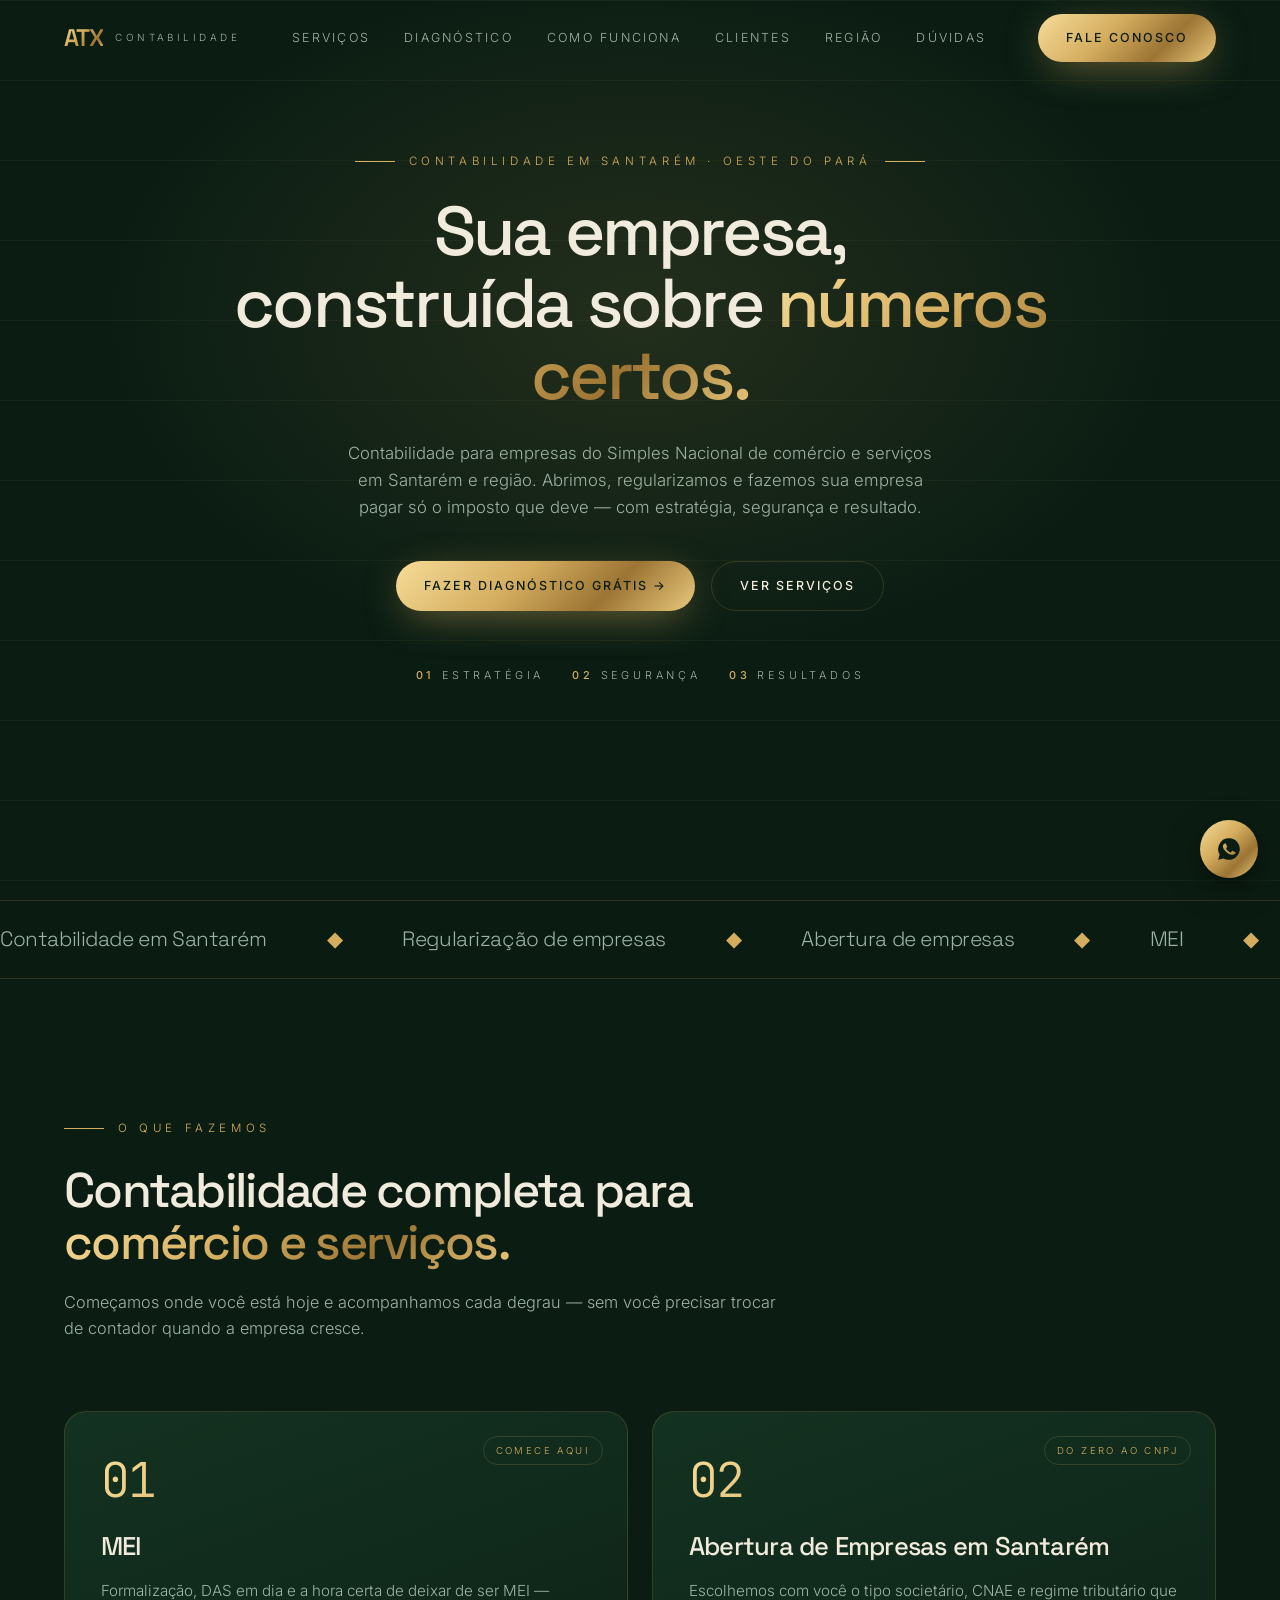
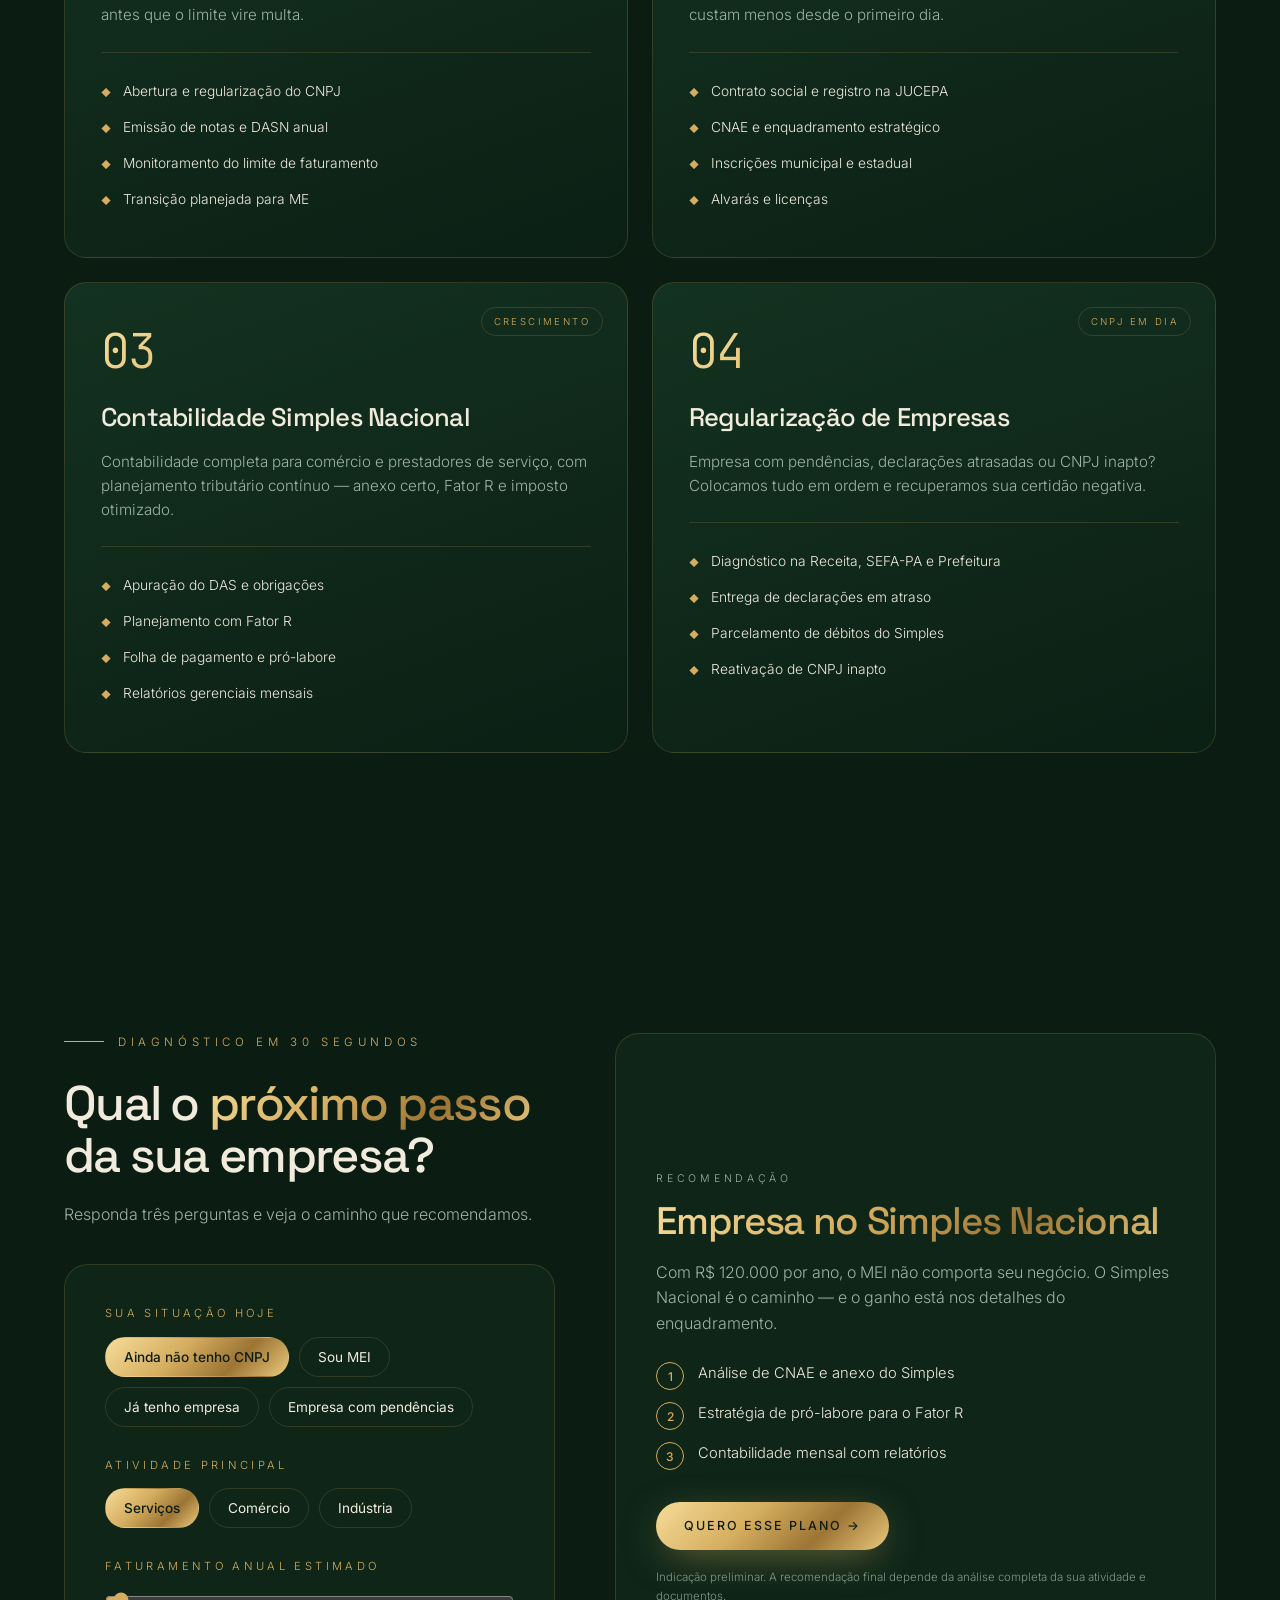
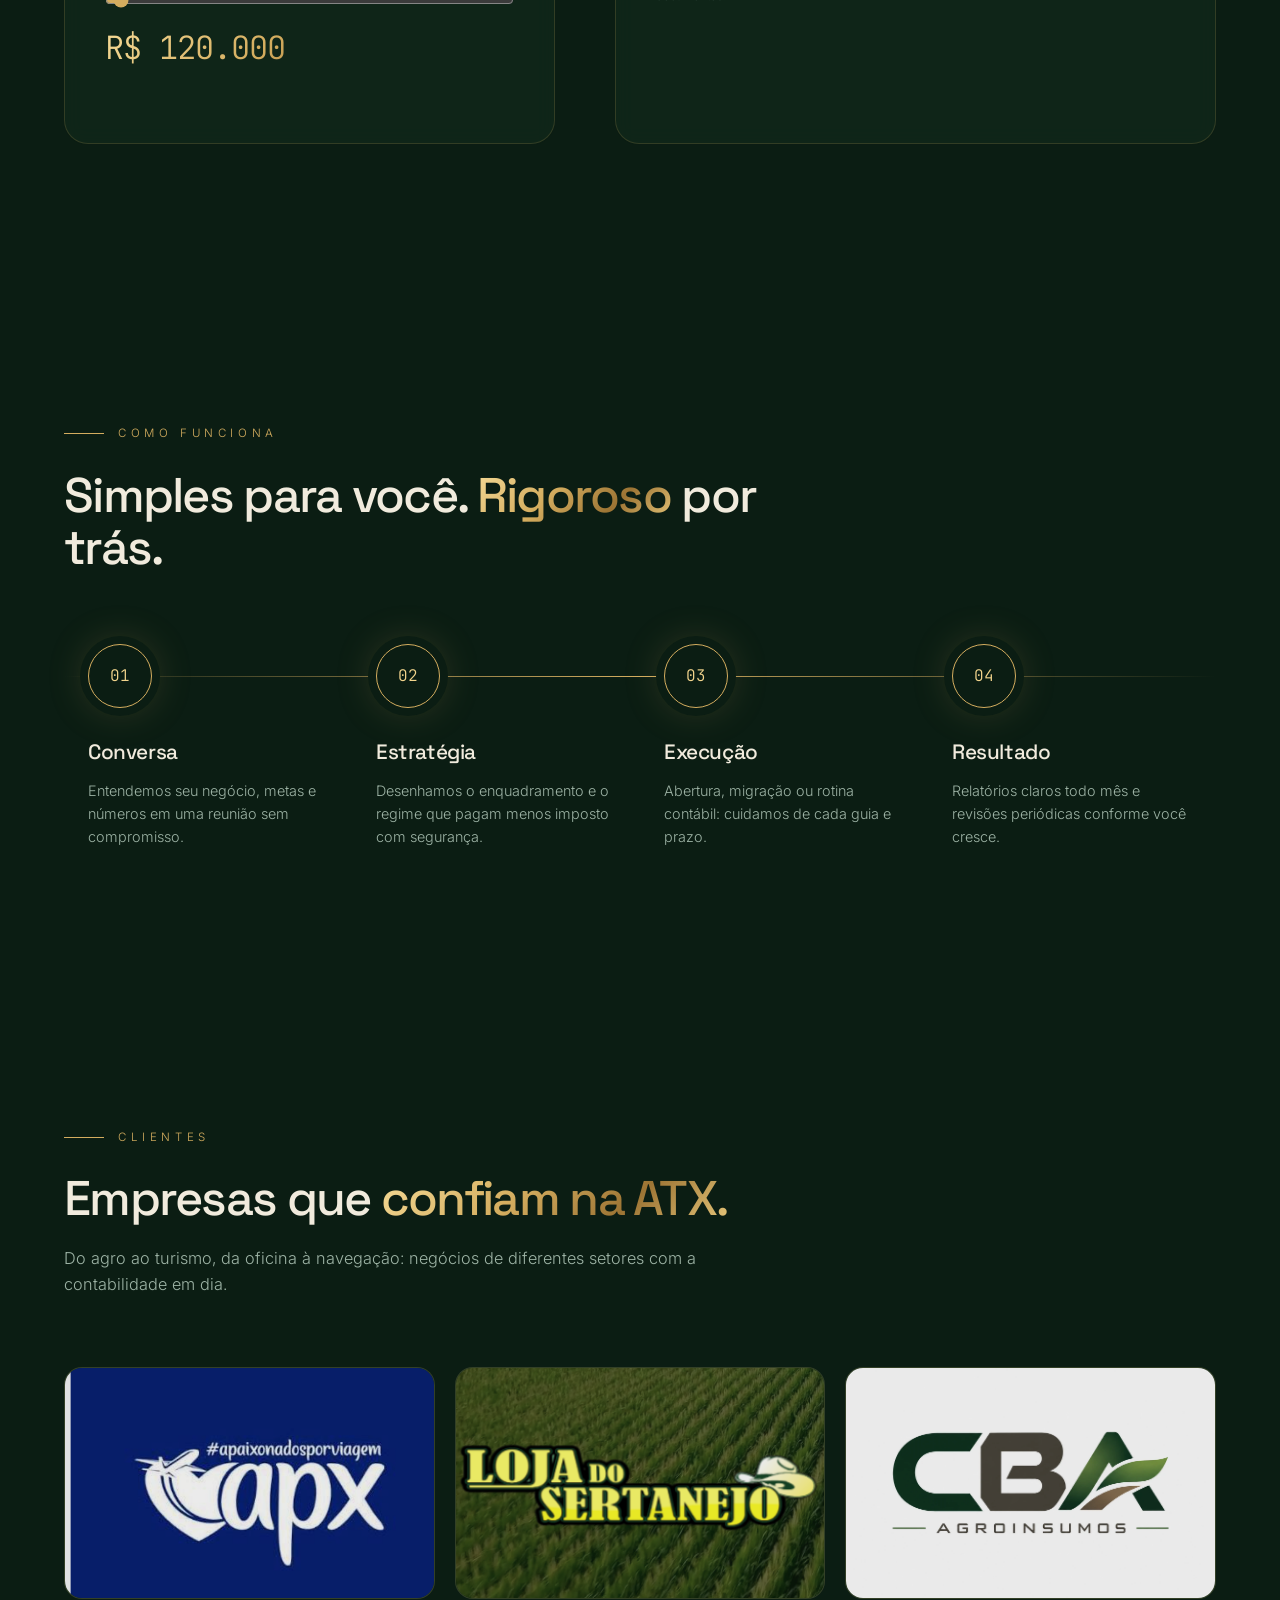
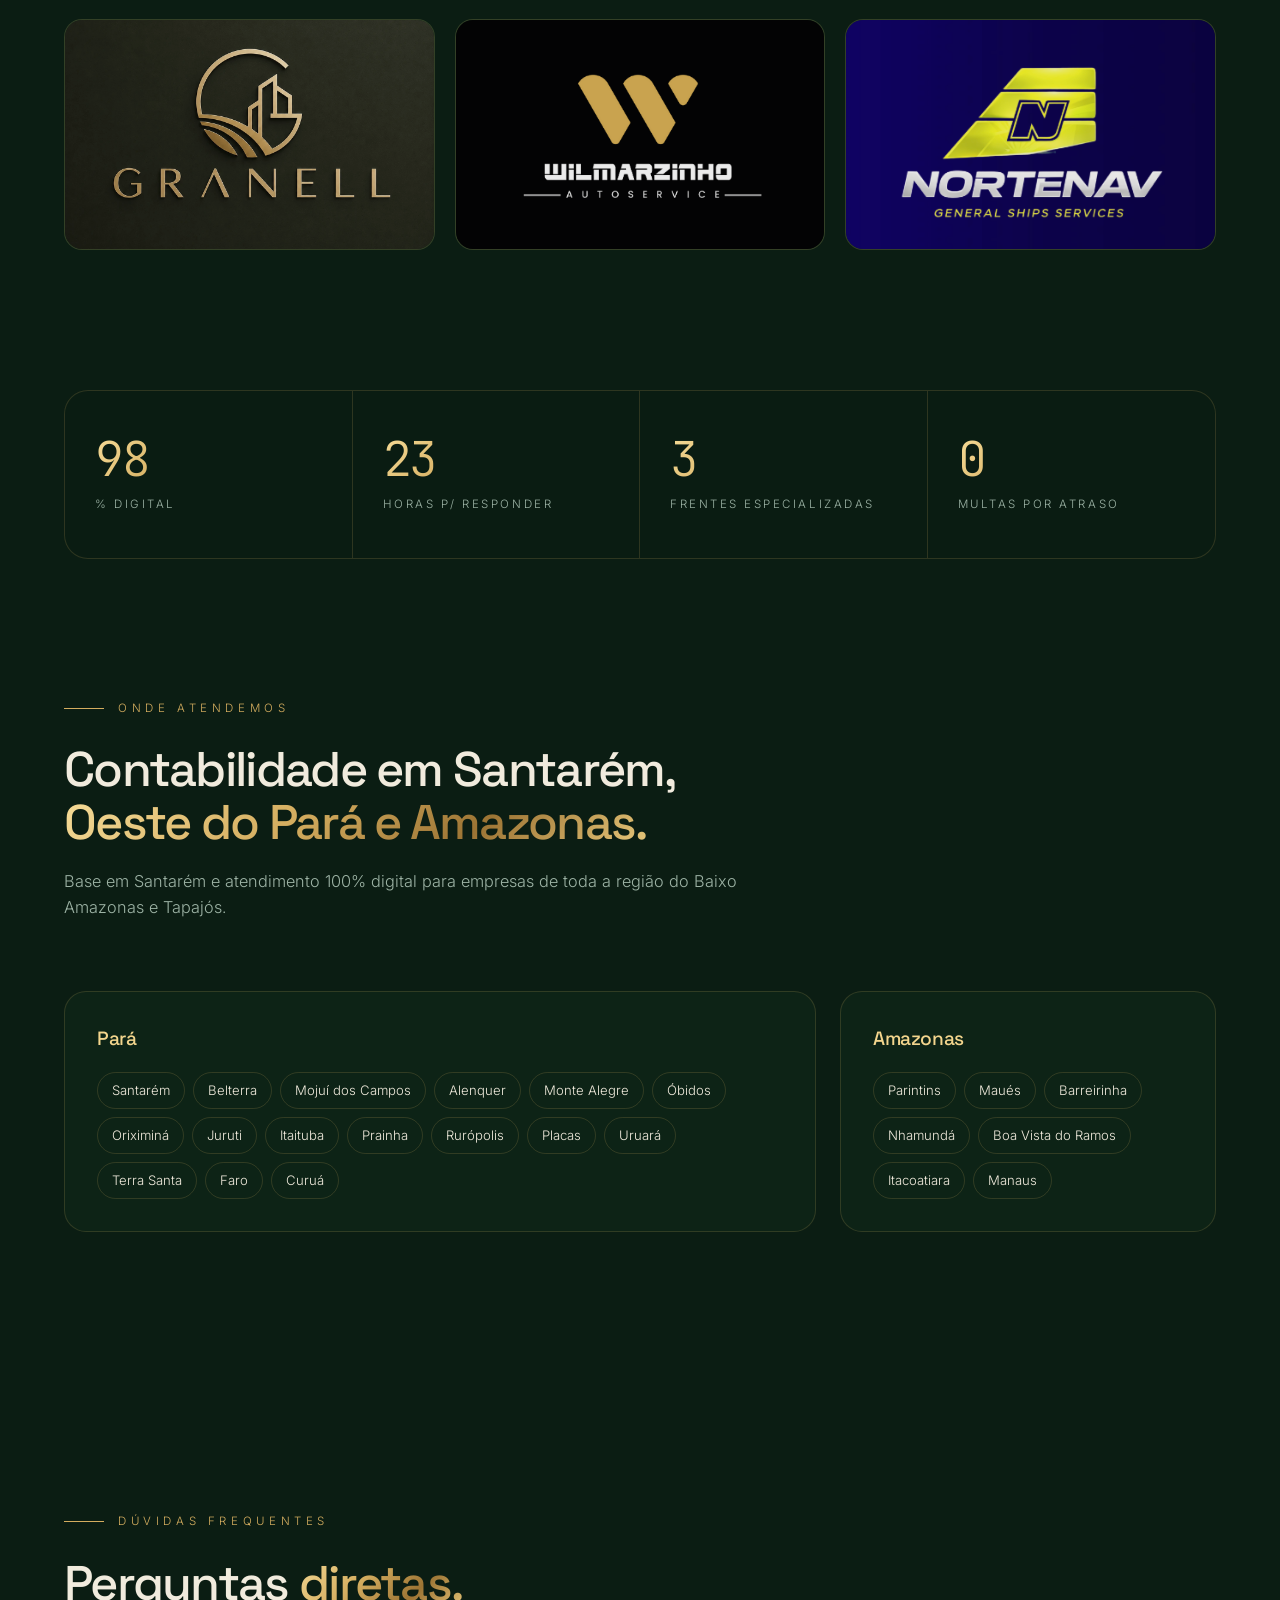
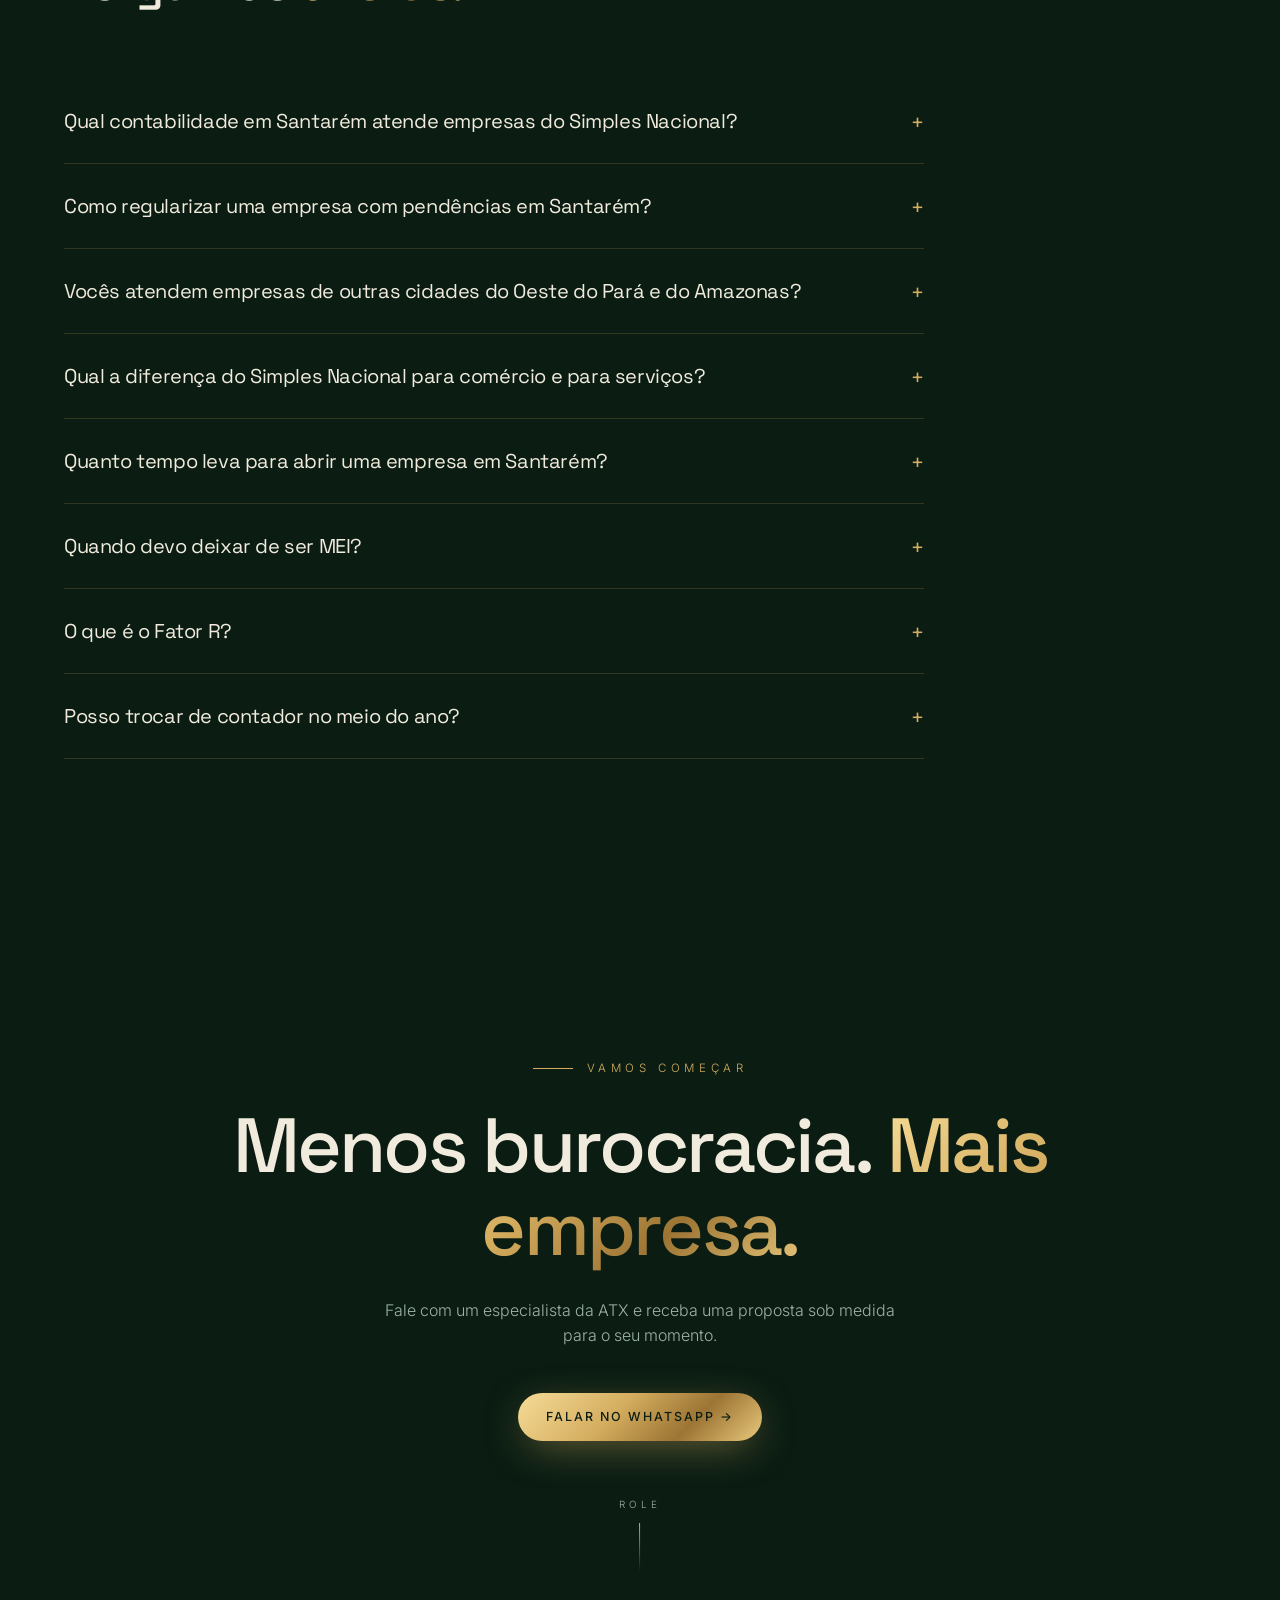
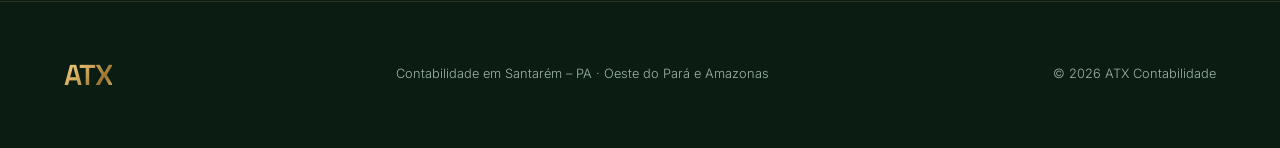
==== index.html @ 2098c134 "SEO local para Santarém, Oeste do Pará e Amazonas Co-Authored-By: Claude Opus 5.5 <noreply@anthropic" ====
<!doctype html>
<html lang="pt-BR">
<head>
<meta charset="utf-8">
<meta name="viewport" content="width=device-width, initial-scale=1">
<title>Contabilidade em Santarém-PA | Simples Nacional e Regularização de Empresas | ATX</title>
<meta name="description" content="Contabilidade em Santarém para empresas do Simples Nacional, comércio e serviços. Regularização de empresas, abertura de CNPJ e MEI no Oeste do Pará e Amazonas. Fale com a ATX.">
<meta name="keywords" content="contabilidade Santarém, contador Santarém, contabilidade Simples Nacional, regularização de empresa Santarém, abrir empresa Santarém, contabilidade Oeste do Pará, contabilidade Parintins, contabilidade comércio, contabilidade prestador de serviço, MEI Santarém">
<meta name="robots" content="index, follow">
<meta name="geo.region" content="BR-PA">
<meta name="geo.placename" content="Santarém">
<meta name="geo.position" content="-2.4430;-54.7083">
<meta name="ICBM" content="-2.4430, -54.7083">
<meta property="og:type" content="website">
<meta property="og:locale" content="pt_BR">
<meta property="og:site_name" content="ATX Contabilidade">
<meta property="og:title" content="Contabilidade em Santarém-PA | Simples Nacional e Regularização | ATX">
<meta property="og:description" content="Contabilidade para comércio e serviços no Simples Nacional, regularização e abertura de empresas em Santarém, Oeste do Pará e Amazonas.">
<meta name="theme-color" content="#0b1d13">
<script type="application/ld+json">[{"@context": "https://schema.org", "@type": "AccountingService", "name": "ATX Contabilidade", "description": "Escritório de contabilidade em Santarém-PA especializado em Simples Nacional para comércio e serviços, MEI, abertura e regularização de empresas no Oeste do Pará e Amazonas.", "address": {"@type": "PostalAddress", "addressLocality": "Santarém", "addressRegion": "PA", "addressCountry": "BR"}, "geo": {"@type": "GeoCoordinates", "latitude": -2.443, "longitude": -54.7083}, "areaServed": [{"@type": "City", "name": "Santarém, PA"}, {"@type": "City", "name": "Belterra, PA"}, {"@type": "City", "name": "Mojuí dos Campos, PA"}, {"@type": "City", "name": "Alenquer, PA"}, {"@type": "City", "name": "Monte Alegre, PA"}, {"@type": "City", "name": "Óbidos, PA"}, {"@type": "City", "name": "Oriximiná, PA"}, {"@type": "City", "name": "Juruti, PA"}, {"@type": "City", "name": "Itaituba, PA"}, {"@type": "City", "name": "Prainha, PA"}, {"@type": "City", "name": "Rurópolis, PA"}, {"@type": "City", "name": "Placas, PA"}, {"@type": "City", "name": "Uruará, PA"}, {"@type": "City", "name": "Terra Santa, PA"}, {"@type": "City", "name": "Faro, PA"}, {"@type": "City", "name": "Curuá, PA"}, {"@type": "City", "name": "Parintins, AM"}, {"@type": "City", "name": "Maués, AM"}, {"@type": "City", "name": "Barreirinha, AM"}, {"@type": "City", "name": "Nhamundá, AM"}, {"@type": "City", "name": "Boa Vista do Ramos, AM"}, {"@type": "City", "name": "Itacoatiara, AM"}, {"@type": "City", "name": "Manaus, AM"}, {"@type": "State", "name": "Pará"}, {"@type": "State", "name": "Amazonas"}], "knowsAbout": ["Simples Nacional", "Contabilidade para comércio", "Contabilidade para prestadores de serviço", "Regularização de empresas", "Abertura de empresas", "MEI", "Fator R", "Planejamento tributário"], "hasOfferCatalog": {"@type": "OfferCatalog", "name": "Serviços contábeis", "itemListElement": [{"@type": "Offer", "itemOffered": {"@type": "Service", "name": "Contabilidade para empresas do Simples Nacional"}}, {"@type": "Offer", "itemOffered": {"@type": "Service", "name": "Regularização de empresas e CNPJ"}}, {"@type": "Offer", "itemOffered": {"@type": "Service", "name": "Abertura de empresas"}}, {"@type": "Offer", "itemOffered": {"@type": "Service", "name": "Contabilidade para MEI"}}]}}, {"@context": "https://schema.org", "@type": "FAQPage", "mainEntity": [{"@type": "Question", "name": "Qual contabilidade em Santarém atende empresas do Simples Nacional?", "acceptedAnswer": {"@type": "Answer", "text": "A ATX é especializada em contabilidade para empresas do Simples Nacional em Santarém e no Oeste do Pará, com foco em comércio e prestação de serviços: apuração do DAS, enquadramento no anexo correto, Fator R, folha e relatórios mensais."}}, {"@type": "Question", "name": "Como regularizar uma empresa com pendências em Santarém?", "acceptedAnswer": {"@type": "Answer", "text": "Fazemos o diagnóstico completo do CNPJ: declarações em atraso, DAS em aberto, débitos na Receita Federal, SEFA-PA e Prefeitura, CNPJ inapto ou baixado. Depois montamos o plano de regularização, incluindo parcelamentos, e cuidamos de cada etapa até a certidão negativa."}}, {"@type": "Question", "name": "Vocês atendem empresas de outras cidades do Oeste do Pará e do Amazonas?", "acceptedAnswer": {"@type": "Answer", "text": "Sim. Atendemos Santarém, Belterra, Mojuí dos Campos, Alenquer, Monte Alegre, Óbidos, Oriximiná, Juruti, Itaituba e região, além de Parintins, Maués e outras cidades do Amazonas. O atendimento é 100% digital, por WhatsApp e videochamada."}}, {"@type": "Question", "name": "Qual a diferença do Simples Nacional para comércio e para serviços?", "acceptedAnswer": {"@type": "Answer", "text": "O comércio é tributado pelo Anexo I e precisa de atenção ao ICMS e à substituição tributária. Já os serviços podem cair nos Anexos III, IV ou V, e o Fator R pode reduzir bastante o imposto. Analisamos o CNAE de cada empresa para que ela pague só o que deve."}}, {"@type": "Question", "name": "Quanto tempo leva para abrir uma empresa em Santarém?", "acceptedAnswer": {"@type": "Answer", "text": "Depende da atividade e das licenças, mas na maioria dos casos o CNPJ sai em poucos dias úteis. Cuidamos do registro na JUCEPA, das inscrições municipal e estadual e dos alvarás."}}]}]</script>
<link rel="preconnect" href="https://fonts.googleapis.com">
<link rel="preconnect" href="https://fonts.gstatic.com" crossorigin>
<link href="https://fonts.googleapis.com/css2?family=Space+Grotesk:wght@300;400;500;600&family=Inter:wght@300;400;500;600&family=JetBrains+Mono:wght@400;500&display=swap" rel="stylesheet">
<style>
  :root{
    --bg:#0b1d13; --bg2:#10281a; --card:#143120;
    --gold:#d4ad5f; --gold2:#f3d58d; --gold3:#9c7434;
    --text:#f1ebdd; --muted:#9db3a5; --line:rgba(212,173,95,.18);
    --grad:linear-gradient(135deg,#f6dc98 0%,#d4ad5f 40%,#9c7434 70%,#e9c97c 100%);
  }
  *{box-sizing:border-box;margin:0;padding:0}
  html{scroll-behavior:smooth}
  body{background:var(--bg);color:var(--text);font-family:Inter,sans-serif;font-weight:300;line-height:1.6;overflow-x:hidden}
  a{color:inherit;text-decoration:none}
  .mono{font-family:"JetBrains Mono",monospace}
  .gold{background:var(--grad);-webkit-background-clip:text;background-clip:text;color:transparent}
  .wrap{max-width:1200px;margin:0 auto;padding:0 24px}
  main,header,footer{position:relative;z-index:1}

  /* nav */
  header{position:fixed;top:0;left:0;right:0;z-index:20;transition:.4s}
  header.scrolled{background:rgba(11,29,19,.75);backdrop-filter:blur(14px);border-bottom:1px solid var(--line)}
  nav{display:flex;align-items:center;justify-content:space-between;height:76px}
  .brand{display:flex;align-items:center;gap:12px}
  .logo,.brand .logo{letter-spacing:-.04em;text-transform:none;font-family:"Space Grotesk",sans-serif;font-weight:600;font-size:1.5rem;letter-spacing:-.04em;background:var(--grad);-webkit-background-clip:text;background-clip:text;color:transparent}
  .brand span{font-size:.62rem;letter-spacing:.35em;color:var(--muted);text-transform:uppercase}
  .links{display:flex;gap:34px;font-size:.78rem;letter-spacing:.18em;text-transform:uppercase}
  .links a{color:var(--muted);transition:.3s;white-space:nowrap}.links a:hover{color:var(--gold2)}
  .btn{display:inline-flex;align-items:center;gap:10px;padding:14px 28px;border-radius:999px;font-size:.78rem;letter-spacing:.16em;text-transform:uppercase;font-weight:500;cursor:pointer;border:0;transition:.35s;white-space:nowrap}
  .btn-gold{background:var(--grad);color:#0b1d13;box-shadow:0 10px 40px -10px rgba(212,173,95,.6)}
  .btn-gold:hover{transform:translateY(-2px);box-shadow:0 18px 50px -10px rgba(212,173,95,.8)}
  .btn-ghost{border:1px solid var(--line);color:var(--text)}
  .btn-ghost:hover{border-color:var(--gold)}

  /* hero */
  .hero{min-height:100vh;min-height:100svh;display:flex;align-items:center;padding-top:76px}
  .hero-grid{max-width:920px;text-align:center}
  .hero .eyebrow{justify-content:center}
  .hero .eyebrow:after{content:"";width:40px;height:1px;background:var(--gold)}
  .hero .lead{margin-left:auto;margin-right:auto;max-width:600px}
  .hero .cta-row,.hero .pillars{justify-content:center}
  .hero{background:radial-gradient(60% 55% at 50% 35%,rgba(212,173,95,.12),transparent 70%),linear-gradient(rgba(212,173,95,.05) 1px,transparent 1px) 0 0/100% 80px}
  .eyebrow{font-size:.72rem;letter-spacing:.4em;text-transform:uppercase;color:var(--gold);display:flex;align-items:center;gap:14px;margin-bottom:26px}
  .eyebrow:before{content:"";width:40px;height:1px;background:var(--gold)}
  h1{font-family:"Space Grotesk",sans-serif;font-weight:500;font-size:clamp(2.4rem,5.4vw,4.6rem);line-height:1.04;letter-spacing:-.04em}
  .lead{margin:28px 0 40px;max-width:520px;color:var(--muted);font-size:1.05rem}
  .cta-row{display:flex;gap:16px;flex-wrap:wrap}
  .pillars{display:flex;gap:28px;margin-top:56px;font-size:.68rem;letter-spacing:.35em;text-transform:uppercase;color:var(--muted)}
  .pillars b{color:var(--gold);font-weight:500}
  .scroll-hint{position:absolute;bottom:30px;left:50%;transform:translateX(-50%);font-size:.62rem;letter-spacing:.4em;color:var(--muted);text-transform:uppercase;display:flex;flex-direction:column;align-items:center;gap:10px}
  .scroll-hint i{width:1px;height:48px;background:linear-gradient(var(--gold),transparent);animation:drip 2s infinite}
  @keyframes drip{0%{transform:scaleY(0);transform-origin:top}50%{transform:scaleY(1);transform-origin:top}51%{transform-origin:bottom}100%{transform:scaleY(0);transform-origin:bottom}}

  section{padding:140px 0}
  .sec-head{max-width:720px;margin-bottom:70px}
  h2{font-family:"Space Grotesk",sans-serif;font-weight:500;font-size:clamp(1.9rem,3.8vw,3.2rem);line-height:1.08;letter-spacing:-.035em}
  .sec-head p{color:var(--muted);margin-top:20px;font-size:1.02rem}

  /* ticker */
  .ticker{border-block:1px solid var(--line);overflow:hidden;padding:22px 0;background:rgba(11,29,19,.6);backdrop-filter:blur(6px)}
  .ticker-track{display:flex;gap:60px;white-space:nowrap;animation:tick 40s linear infinite;width:max-content}
  .ticker span{font-family:"Space Grotesk",sans-serif;font-size:1.3rem;letter-spacing:-.02em;color:var(--muted)}
  .ticker span em{font-style:normal;color:var(--gold);margin-left:60px}
  @keyframes tick{to{transform:translateX(-50%)}}

  /* services */
  .cards{display:grid;grid-template-columns:repeat(2,1fr);gap:24px;perspective:1200px}
  .card{position:relative;padding:44px 36px 40px;border-radius:22px;background:linear-gradient(160deg,rgba(22,54,36,.85),rgba(12,32,21,.85));border:1px solid var(--line);transform-style:preserve-3d;transition:transform .2s ease-out,border-color .4s;backdrop-filter:blur(8px);overflow:hidden}
  .card:hover{border-color:rgba(212,173,95,.5)}
  .card:after{content:"";position:absolute;inset:0;background:radial-gradient(500px circle at var(--mx,50%) var(--my,50%),rgba(243,213,141,.14),transparent 40%);pointer-events:none;opacity:0;transition:.3s}
  .card:hover:after{opacity:1}
  .card .num{font-family:"JetBrains Mono",monospace;font-size:3rem;letter-spacing:-.05em;line-height:1;transform:translateZ(50px)}
  .card h3{font-family:"Space Grotesk",sans-serif;font-size:1.6rem;font-weight:500;letter-spacing:-.03em;margin:22px 0 12px;transform:translateZ(40px)}
  .card p{color:var(--muted);font-size:.95rem;transform:translateZ(25px)}
  .card ul{list-style:none;margin-top:24px;border-top:1px solid var(--line);padding-top:20px;transform:translateZ(20px)}
  .card li{font-size:.86rem;padding:7px 0;display:flex;gap:12px}
  .card li:before{content:"◆";color:var(--gold);font-size:.6rem;margin-top:5px}
  .tag{position:absolute;top:24px;right:24px;font-size:.6rem;letter-spacing:.25em;text-transform:uppercase;padding:6px 12px;border:1px solid var(--line);border-radius:999px;color:var(--gold)}

  /* diagnostic */
  .diag{display:grid;grid-template-columns:.9fr 1.1fr;gap:60px;align-items:start}
  .panel{border:1px solid var(--line);border-radius:24px;padding:40px;background:rgba(16,40,26,.82);backdrop-filter:blur(10px)}
  .q{margin-bottom:30px}
  .q label{display:block;font-size:.7rem;letter-spacing:.3em;text-transform:uppercase;color:var(--gold);margin-bottom:14px}
  .opts{display:flex;flex-wrap:wrap;gap:10px}
  .opt{padding:11px 18px;border-radius:999px;border:1px solid var(--line);font-size:.85rem;cursor:pointer;transition:.25s;background:transparent;color:var(--text);font-family:inherit}
  .opt:hover{border-color:var(--gold)}
  .opt.on{background:var(--grad);color:#0b1d13;border-color:transparent;font-weight:500}
  input[type=range]{width:100%;accent-color:var(--gold)}
  .rev{font-family:"JetBrains Mono",monospace;font-size:2rem;letter-spacing:-.03em;margin-top:6px}
  .result{min-height:100%;display:flex;flex-direction:column;justify-content:center}
  .result .badge{font-size:.66rem;letter-spacing:.35em;text-transform:uppercase;color:var(--muted)}
  .result h3{font-family:"Space Grotesk",sans-serif;font-size:2.4rem;font-weight:500;line-height:1.08;letter-spacing:-.035em;margin:12px 0 18px}
  .result p{color:var(--muted)}
  .result .steps{margin:26px 0 32px;display:grid;gap:12px}
  .result .steps div{display:flex;gap:14px;align-items:flex-start;font-size:.92rem}
  .result .steps b{min-width:28px;height:28px;border-radius:50%;border:1px solid var(--gold);display:grid;place-items:center;font-weight:500;font-size:.75rem;color:var(--gold)}
  .fine{font-size:.72rem;color:var(--muted);margin-top:18px;opacity:.8}

  /* process */
  .timeline{display:grid;grid-template-columns:repeat(4,1fr);gap:0;position:relative}
  .timeline:before{content:"";position:absolute;top:32px;left:0;right:0;height:1px;background:linear-gradient(90deg,transparent,var(--gold),transparent)}
  .step{padding:0 24px}
  .dot{width:64px;height:64px;border-radius:50%;border:1px solid var(--gold);background:var(--bg);display:grid;place-items:center;font-family:"JetBrains Mono",monospace;font-size:1rem;color:var(--gold2);margin-bottom:28px;position:relative;box-shadow:0 0 0 8px var(--bg),0 0 40px rgba(212,173,95,.25)}
  .step h4{font-family:"Space Grotesk",sans-serif;font-size:1.3rem;font-weight:500;letter-spacing:-.02em;margin-bottom:10px}
  .step p{color:var(--muted);font-size:.9rem}

  /* clients */
  .clients{display:grid;grid-template-columns:repeat(3,1fr);gap:20px}
  .client{aspect-ratio:16/10;border-radius:18px;overflow:hidden;border:1px solid var(--line);background:var(--bg2);transition:.4s}
  .client img{width:100%;height:100%;object-fit:cover;display:block;filter:saturate(.85) brightness(.92);transition:.5s}
  .client:hover{border-color:rgba(212,173,95,.55);transform:translateY(-4px)}
  .client:hover img{filter:none;transform:scale(1.04)}

  /* stats */
  .stats{display:grid;grid-template-columns:repeat(4,1fr);border:1px solid var(--line);border-radius:24px;overflow:hidden;background:rgba(11,29,19,.7);backdrop-filter:blur(8px)}
  .stat{padding:44px 30px;border-right:1px solid var(--line)}
  .stat:last-child{border-right:0}
  .stat .v{font-family:"JetBrains Mono",monospace;font-size:3rem;letter-spacing:-.05em;line-height:1}
  .stat .l{font-size:.72rem;letter-spacing:.22em;text-transform:uppercase;color:var(--muted);margin-top:12px}

  /* region */
  .region{display:grid;grid-template-columns:2fr 1fr;gap:24px}
  .region>div{border:1px solid var(--line);border-radius:22px;padding:32px;background:rgba(16,40,26,.6)}
  .region h3{font-family:"Space Grotesk",sans-serif;font-weight:500;font-size:1.2rem;letter-spacing:-.02em;color:var(--gold2);margin-bottom:18px}
  .region ul{list-style:none;display:flex;flex-wrap:wrap;gap:8px}
  .region li{font-size:.82rem;padding:7px 14px;border:1px solid var(--line);border-radius:999px;color:var(--text)}

  /* faq */
  .faq{max-width:860px}
  details{border-bottom:1px solid var(--line);padding:26px 0}
  summary{cursor:pointer;list-style:none;display:flex;justify-content:space-between;gap:20px;font-family:"Space Grotesk",sans-serif;font-size:1.25rem;font-weight:400;letter-spacing:-.02em}
  summary::-webkit-details-marker{display:none}
  summary:after{content:"+";color:var(--gold);transition:.3s;font-family:Inter}
  details[open] summary:after{transform:rotate(45deg)}
  details p{color:var(--muted);margin-top:14px;max-width:720px}

  /* cta */
  .final{text-align:center;padding:160px 0}
  .final h2{font-size:clamp(2.6rem,6vw,5.4rem);max-width:900px;margin:0 auto 28px}
  .final p{color:var(--muted);max-width:540px;margin:0 auto 44px}
  footer{border-top:1px solid var(--line);padding:50px 0;background:var(--bg)}
  .foot{display:flex;justify-content:space-between;align-items:center;gap:24px;flex-wrap:wrap;font-size:.8rem;color:var(--muted)}
  .wa{position:fixed;right:22px;bottom:22px;z-index:30;width:58px;height:58px;border-radius:50%;background:var(--grad);display:grid;place-items:center;box-shadow:0 10px 30px rgba(0,0,0,.5);transition:.3s}
  .wa:hover{transform:scale(1.08)}

  .reveal{opacity:0;transform:translateY(40px);transition:1s cubic-bezier(.2,.7,.2,1)}
  .reveal.in{opacity:1;transform:none}

  @media (max-width:1080px){.links{gap:22px}}
  @media (max-width:900px){
    .links{display:none}
    .diag{grid-template-columns:1fr}
    .cards{grid-template-columns:1fr}
    .clients{grid-template-columns:1fr 1fr;gap:12px}
    .region{grid-template-columns:1fr}
    .region>div{padding:22px}
    .client{border-radius:14px}
    .timeline{grid-template-columns:1fr 1fr;row-gap:50px}
    .timeline:before{display:none}
    .stats{grid-template-columns:1fr 1fr}
    .stat:nth-child(2){border-right:0}
    .stat:nth-child(-n+2){border-bottom:1px solid var(--line)}
    section{padding:100px 0}
    .panel{padding:28px}
    .pillars{gap:16px;flex-wrap:wrap}
    .nav-cta{display:none}
  }
  @media (max-width:640px){
    .wrap{padding:0 20px}
    nav{height:64px}
    header{background:rgba(11,29,19,.8);backdrop-filter:blur(14px);border-bottom:1px solid var(--line)}
    .hero{padding:96px 0 90px;min-height:auto;min-height:100svh}
    .eyebrow{font-size:.62rem;letter-spacing:.28em;gap:10px;margin-bottom:20px}
    .eyebrow:before,.hero .eyebrow:after{width:24px}
    h1{font-size:2.35rem;line-height:1.08}
    .hero h1 br{display:none}
    .lead{font-size:.98rem;margin:22px auto 32px}
    .hero .cta-row{flex-direction:column;gap:12px}
    .hero .cta-row .btn{justify-content:center;width:100%;white-space:normal;text-align:center}
    .btn{letter-spacing:.1em}
    .pillars{margin-top:40px;font-size:.6rem;letter-spacing:.2em;gap:14px;justify-content:center}
    .scroll-hint{display:none}
    section{padding:72px 0}
    .sec-head{margin-bottom:40px}
    h2{font-size:1.9rem}
    .ticker{padding:16px 0}.ticker span{font-size:1.05rem}
    .card{padding:32px 24px 28px}
    .card .num{font-size:2.4rem}
    .tag{top:20px;right:20px}
    .panel{padding:22px;border-radius:18px}
    .opt{padding:10px 14px;font-size:.8rem}
    .result h3{font-size:1.8rem}
    .result .btn{width:100%;justify-content:center}
    .timeline{grid-template-columns:1fr;row-gap:36px}
    .step{padding:0;display:grid;grid-template-columns:52px 1fr;column-gap:18px}
    .step .dot{width:52px;height:52px;margin:0;grid-row:span 2;font-size:.85rem}
    .stat{padding:28px 20px}.stat .v{font-size:2.2rem}.stat .l{font-size:.62rem;letter-spacing:.15em}
    summary{font-size:1.05rem}details{padding:20px 0}
    .final{padding:96px 0}.final h2{font-size:2.3rem}
    .final .btn{width:100%;justify-content:center}
    .foot{flex-direction:column;text-align:center;gap:12px}
    .wa{width:52px;height:52px;right:16px;bottom:16px}
  }
</style>
</head>
<body>

<header id="top">
  <div class="wrap">
    <nav>
      <a href="#" class="brand"><span class="logo">ATX</span><span>Contabilidade</span></a>
      <div class="links">
        <a href="#servicos">Serviços</a><a href="#diagnostico">Diagnóstico</a><a href="#processo">Como funciona</a><a href="#clientes">Clientes</a><a href="#regiao">Região</a><a href="#faq">Dúvidas</a>
      </div>
      <a class="btn btn-gold nav-cta" href="#contato">Fale conosco</a>
    </nav>
  </div>
</header>

<main>
  <section class="hero">
    <div class="wrap hero-grid">
      <div>
        <div class="eyebrow reveal">Contabilidade em Santarém · Oeste do Pará</div>
        <h1 class="reveal">Sua empresa, <br>construída sobre <span class="gold">números certos.</span></h1>
        <p class="lead reveal">Contabilidade para empresas do Simples Nacional de comércio e serviços em Santarém e região. Abrimos, regularizamos e fazemos sua empresa pagar só o imposto que deve — com estratégia, segurança e resultado.</p>
        <div class="cta-row reveal">
          <a class="btn btn-gold" href="#diagnostico">Fazer diagnóstico grátis →</a>
          <a class="btn btn-ghost" href="#servicos">Ver serviços</a>
        </div>
        <div class="pillars reveal"><span><b>01</b> Estratégia</span><span><b>02</b> Segurança</span><span><b>03</b> Resultados</span></div>
      </div>
    </div>
    <div class="scroll-hint">Role<i></i></div>
  </section>

  <div class="ticker"><div class="ticker-track" id="ticker"></div></div>

  <section id="servicos">
    <div class="wrap">
      <div class="sec-head reveal">
        <div class="eyebrow">O que fazemos</div>
        <h2>Contabilidade completa para <span class="gold">comércio e serviços.</span></h2>
        <p>Começamos onde você está hoje e acompanhamos cada degrau — sem você precisar trocar de contador quando a empresa cresce.</p>
      </div>
      <div class="cards">
        <article class="card reveal">
          <span class="tag">Comece aqui</span>
          <div class="num gold">01</div>
          <h3>MEI</h3>
          <p>Formalização, DAS em dia e a hora certa de deixar de ser MEI — antes que o limite vire multa.</p>
          <ul><li>Abertura e regularização do CNPJ</li><li>Emissão de notas e DASN anual</li><li>Monitoramento do limite de faturamento</li><li>Transição planejada para ME</li></ul>
        </article>
        <article class="card reveal">
          <span class="tag">Do zero ao CNPJ</span>
          <div class="num gold">02</div>
          <h3>Abertura de Empresas em Santarém</h3>
          <p>Escolhemos com você o tipo societário, CNAE e regime tributário que custam menos desde o primeiro dia.</p>
          <ul><li>Contrato social e registro na JUCEPA</li><li>CNAE e enquadramento estratégico</li><li>Inscrições municipal e estadual</li><li>Alvarás e licenças</li></ul>
        </article>
        <article class="card reveal">
          <span class="tag">Crescimento</span>
          <div class="num gold">03</div>
          <h3>Contabilidade Simples Nacional</h3>
          <p>Contabilidade completa para comércio e prestadores de serviço, com planejamento tributário contínuo — anexo certo, Fator R e imposto otimizado.</p>
          <ul><li>Apuração do DAS e obrigações</li><li>Planejamento com Fator R</li><li>Folha de pagamento e pró-labore</li><li>Relatórios gerenciais mensais</li></ul>
        </article>
        <article class="card reveal">
          <span class="tag">CNPJ em dia</span>
          <div class="num gold">04</div>
          <h3>Regularização de Empresas</h3>
          <p>Empresa com pendências, declarações atrasadas ou CNPJ inapto? Colocamos tudo em ordem e recuperamos sua certidão negativa.</p>
          <ul><li>Diagnóstico na Receita, SEFA-PA e Prefeitura</li><li>Entrega de declarações em atraso</li><li>Parcelamento de débitos do Simples</li><li>Reativação de CNPJ inapto</li></ul>
        </article>
      </div>
    </div>
  </section>

  <section id="diagnostico">
    <div class="wrap diag">
      <div class="reveal">
        <div class="eyebrow">Diagnóstico em 30 segundos</div>
        <h2>Qual o <span class="gold">próximo passo</span> da sua empresa?</h2>
        <p style="color:var(--muted);margin:20px 0 36px">Responda três perguntas e veja o caminho que recomendamos.</p>
        <div class="panel">
          <div class="q"><label>Sua situação hoje</label>
            <div class="opts" data-q="sit">
              <button class="opt on" data-v="ideia">Ainda não tenho CNPJ</button>
              <button class="opt" data-v="mei">Sou MEI</button>
              <button class="opt" data-v="me">Já tenho empresa</button>
              <button class="opt" data-v="irreg">Empresa com pendências</button>
            </div></div>
          <div class="q"><label>Atividade principal</label>
            <div class="opts" data-q="atv">
              <button class="opt on" data-v="servico">Serviços</button>
              <button class="opt" data-v="comercio">Comércio</button>
              <button class="opt" data-v="industria">Indústria</button>
            </div></div>
          <div class="q"><label>Faturamento anual estimado</label>
            <input type="range" id="fat" min="20000" max="4800000" step="10000" value="120000">
            <div class="rev gold" id="fatv">R$ 120.000</div></div>
        </div>
      </div>
      <div class="panel result reveal" id="result"></div>
    </div>
  </section>

  <section id="processo">
    <div class="wrap">
      <div class="sec-head reveal">
        <div class="eyebrow">Como funciona</div>
        <h2>Simples para você. <span class="gold">Rigoroso</span> por trás.</h2>
      </div>
      <div class="timeline">
        <div class="step reveal"><div class="dot">01</div><h4>Conversa</h4><p>Entendemos seu negócio, metas e números em uma reunião sem compromisso.</p></div>
        <div class="step reveal"><div class="dot">02</div><h4>Estratégia</h4><p>Desenhamos o enquadramento e o regime que pagam menos imposto com segurança.</p></div>
        <div class="step reveal"><div class="dot">03</div><h4>Execução</h4><p>Abertura, migração ou rotina contábil: cuidamos de cada guia e prazo.</p></div>
        <div class="step reveal"><div class="dot">04</div><h4>Resultado</h4><p>Relatórios claros todo mês e revisões periódicas conforme você cresce.</p></div>
      </div>
    </div>
  </section>

  <section id="clientes">
    <div class="wrap">
      <div class="sec-head reveal">
        <div class="eyebrow">Clientes</div>
        <h2>Empresas que <span class="gold">confiam na ATX.</span></h2>
        <p>Do agro ao turismo, da oficina à navegação: negócios de diferentes setores com a contabilidade em dia.</p>
      </div>
      <div class="clients">
        <div class="client reveal"><img src="assets/clientes/apx.png" alt="APX Apaixonados por Viagem" loading="lazy"></div>
        <div class="client reveal"><img src="assets/clientes/loja-do-sertanejo.png" alt="Loja do Sertanejo" loading="lazy"></div>
        <div class="client reveal"><img src="assets/clientes/cba.webp" alt="CBA Agroinsumos" loading="lazy"></div>
        <div class="client reveal"><img src="assets/clientes/granell.webp" alt="Granell" loading="lazy"></div>
        <div class="client reveal"><img src="assets/clientes/wilmarzinho.png" alt="Wilmarzinho Autoservice" loading="lazy"></div>
        <div class="client reveal"><img src="assets/clientes/nortenav.png" alt="Nortenav General Ships Services" loading="lazy"></div>
      </div>
    </div>
  </section>

  <section style="padding-top:0">
    <div class="wrap">
      <div class="stats reveal">
        <div class="stat"><div class="v gold" data-count="100">0</div><div class="l">% digital</div></div>
        <div class="stat"><div class="v gold" data-count="24">0</div><div class="l">horas p/ responder</div></div>
        <div class="stat"><div class="v gold" data-count="3">0</div><div class="l">frentes especializadas</div></div>
        <div class="stat"><div class="v gold" data-count="0">0</div><div class="l">multas por atraso</div></div>
      </div>
    </div>
  </section>

  <section id="regiao" style="padding-top:0">
    <div class="wrap">
      <div class="sec-head reveal">
        <div class="eyebrow">Onde atendemos</div>
        <h2>Contabilidade em Santarém, <span class="gold">Oeste do Pará e Amazonas.</span></h2>
        <p>Base em Santarém e atendimento 100% digital para empresas de toda a região do Baixo Amazonas e Tapajós.</p>
      </div>
      <div class="region reveal">
        <div><h3>Pará</h3><ul><li>Santarém</li><li>Belterra</li><li>Mojuí dos Campos</li><li>Alenquer</li><li>Monte Alegre</li><li>Óbidos</li><li>Oriximiná</li><li>Juruti</li><li>Itaituba</li><li>Prainha</li><li>Rurópolis</li><li>Placas</li><li>Uruará</li><li>Terra Santa</li><li>Faro</li><li>Curuá</li></ul></div>
        <div><h3>Amazonas</h3><ul><li>Parintins</li><li>Maués</li><li>Barreirinha</li><li>Nhamundá</li><li>Boa Vista do Ramos</li><li>Itacoatiara</li><li>Manaus</li></ul></div>
      </div>
    </div>
  </section>

  <section id="faq">
    <div class="wrap">
      <div class="sec-head reveal"><div class="eyebrow">Dúvidas frequentes</div><h2>Perguntas <span class="gold">diretas.</span></h2></div>
      <div class="faq reveal">
        <details><summary>Qual contabilidade em Santarém atende empresas do Simples Nacional?</summary><p>A ATX é especializada em contabilidade para empresas do Simples Nacional em Santarém e no Oeste do Pará, com foco em comércio e prestação de serviços: apuração do DAS, enquadramento no anexo correto, Fator R, folha e relatórios mensais.</p></details>
        <details><summary>Como regularizar uma empresa com pendências em Santarém?</summary><p>Fazemos o diagnóstico completo do CNPJ: declarações em atraso, DAS em aberto, débitos na Receita Federal, SEFA-PA e Prefeitura, CNPJ inapto ou baixado. Depois montamos o plano de regularização, incluindo parcelamentos, e cuidamos de cada etapa até a certidão negativa.</p></details>
        <details><summary>Vocês atendem empresas de outras cidades do Oeste do Pará e do Amazonas?</summary><p>Sim. Atendemos Santarém, Belterra, Mojuí dos Campos, Alenquer, Monte Alegre, Óbidos, Oriximiná, Juruti, Itaituba e região, além de Parintins, Maués e outras cidades do Amazonas. O atendimento é 100% digital, por WhatsApp e videochamada.</p></details>
        <details><summary>Qual a diferença do Simples Nacional para comércio e para serviços?</summary><p>O comércio é tributado pelo Anexo I e precisa de atenção ao ICMS e à substituição tributária. Já os serviços podem cair nos Anexos III, IV ou V, e o Fator R pode reduzir bastante o imposto. Analisamos o CNAE de cada empresa para que ela pague só o que deve.</p></details>
        <details><summary>Quanto tempo leva para abrir uma empresa em Santarém?</summary><p>Depende da atividade e das licenças, mas na maioria dos casos o CNPJ sai em poucos dias úteis. Cuidamos do registro na JUCEPA, das inscrições municipal e estadual e dos alvarás.</p></details>
        <details><summary>Quando devo deixar de ser MEI?</summary><p>Quando o faturamento se aproxima do limite anual, quando você precisa contratar mais de um funcionário ou entrar com sócio, ou quando sua atividade não é permitida no MEI. Planejar a migração antes evita cobrança retroativa.</p></details>
        <details><summary>O que é o Fator R?</summary><p>É a relação entre folha de pagamento (incluindo pró-labore) e faturamento. Para várias atividades de serviço, manter esse índice em 28% ou mais leva a empresa do Anexo V para o Anexo III do Simples, com alíquotas menores.</p></details>
        <details><summary>Posso trocar de contador no meio do ano?</summary><p>Sim. Fazemos a transição com o escritório atual, revisamos o histórico e corrigimos o que for necessário, sem interromper suas obrigações.</p></details>
      </div>
    </div>
  </section>

  <section class="final" id="contato">
    <div class="wrap reveal">
      <div class="eyebrow" style="justify-content:center">Vamos começar</div>
      <h2>Menos burocracia. <span class="gold">Mais empresa.</span></h2>
      <p>Fale com um especialista da ATX e receba uma proposta sob medida para o seu momento.</p>
      <a class="btn btn-gold" href="https://wa.me/5500000000000" target="_blank" rel="noopener">Falar no WhatsApp →</a>
    </div>
  </section>
</main>

<footer>
  <div class="wrap foot">
    <span class="logo" style="font-size:1.8rem">ATX</span>
    <span>Contabilidade em Santarém – PA · Oeste do Pará e Amazonas</span>
    <span>© <span id="yr"></span> ATX Contabilidade</span>
  </div>
</footer>

<a class="wa" href="https://wa.me/5500000000000" target="_blank" rel="noopener" aria-label="WhatsApp">
  <svg width="26" height="26" viewBox="0 0 24 24" fill="#0b1d13"><path d="M12 2a10 10 0 0 0-8.6 15.1L2 22l5-1.3A10 10 0 1 0 12 2zm5.3 14.1c-.2.6-1.3 1.2-1.8 1.2-.5.1-1 .2-3.3-.7-2.8-1.1-4.5-3.9-4.7-4.1-.1-.2-1.1-1.5-1.1-2.9s.7-2 1-2.3c.3-.3.6-.3.8-.3h.6c.2 0 .4 0 .6.5l.9 2.1c.1.2.1.4 0 .5l-.4.6-.4.4c-.1.1-.3.3-.1.6.2.3.7 1.2 1.6 2 1.1 1 2 1.3 2.3 1.4.3.1.5.1.6-.1l.9-1.1c.2-.3.4-.2.7-.1l2 1c.3.1.5.2.5.3.1.2.1.7-.1 1.4z"/></svg>
</a>

<script>
  // ticker
  const words=["Contabilidade em Santarém","Regularização de empresas","Abertura de empresas","MEI","Simples Nacional","Comércio e serviços","Fator R","Planejamento tributário","Folha e pró-labore","Relatórios gerenciais"];
  document.getElementById('ticker').innerHTML=[...words,...words].map(w=>`<span>${w}<em>◆</em></span>`).join('');
  document.getElementById('yr').textContent=new Date().getFullYear();

  // header
  addEventListener('scroll',()=>document.getElementById('top').classList.toggle('scrolled',scrollY>30));

  // reveal + counters
  const io=new IntersectionObserver(es=>es.forEach(e=>{if(e.isIntersecting){e.target.classList.add('in');io.unobserve(e.target);
    e.target.querySelectorAll('[data-count]').forEach(el=>{const t=+el.dataset.count;let s=null;const f=ts=>{s??=ts;const p=Math.min((ts-s)/1400,1);el.textContent=Math.round(t*(1-Math.pow(1-p,3)));if(p<1)requestAnimationFrame(f)};requestAnimationFrame(f)})}}),{threshold:.15});
  document.querySelectorAll('.reveal').forEach((el,i)=>{el.style.transitionDelay=(i%4)*90+'ms';io.observe(el)});
  setTimeout(()=>document.querySelectorAll('.hero .reveal').forEach(el=>el.classList.add('in')),100);

  // 3D tilt cards
  if(matchMedia('(hover:hover)').matches)document.querySelectorAll('.card').forEach(c=>{
    c.addEventListener('mousemove',e=>{const r=c.getBoundingClientRect(),x=(e.clientX-r.left)/r.width,y=(e.clientY-r.top)/r.height;
      c.style.transform=`rotateY(${(x-.5)*14}deg) rotateX(${(.5-y)*14}deg) translateY(-6px)`;c.style.setProperty('--mx',x*100+'%');c.style.setProperty('--my',y*100+'%')});
    c.addEventListener('mouseleave',()=>c.style.transform='');
  });

  // diagnostic
  const st={sit:'ideia',atv:'servico',fat:120000};
  const brl=v=>v.toLocaleString('pt-BR',{style:'currency',currency:'BRL',maximumFractionDigits:0});
  document.querySelectorAll('.opts').forEach(g=>g.addEventListener('click',e=>{const b=e.target.closest('.opt');if(!b)return;
    g.querySelectorAll('.opt').forEach(o=>o.classList.remove('on'));b.classList.add('on');st[g.dataset.q]=b.dataset.v;render()}));
  const fat=document.getElementById('fat');
  fat.addEventListener('input',()=>{st.fat=+fat.value;document.getElementById('fatv').textContent=brl(st.fat);render()});
  function render(){
    const MEI=81000;let badge,title,text,steps;
    if(st.sit==='irreg'){badge='Recomendação';title='Regularizar sua empresa';text='Pendências travam crédito, licitações e notas fiscais. Primeiro colocamos o CNPJ em dia; depois, ajustamos o regime para você pagar menos.';steps=['Diagnóstico na Receita, SEFA-PA e Prefeitura','Declarações em atraso e parcelamento de débitos','Certidão negativa e contabilidade mensal'];document.getElementById('result').innerHTML=`<div class="badge">${badge}</div><h3 class="gold">${title}</h3><p>${text}</p><div class="steps">${steps.map((s,i)=>`<div><b>${i+1}</b><span>${s}</span></div>`).join('')}</div><a class="btn btn-gold" href="#contato" style="align-self:flex-start">Quero regularizar →</a><p class="fine">Indicação preliminar. A recomendação final depende da análise completa da sua empresa.</p>`;return}
    if(st.fat>MEI||st.atv==='industria'&&st.fat>MEI){
      badge='Recomendação';title=st.sit==='me'?'Otimizar seu Simples Nacional':'Empresa no Simples Nacional';
      text=`Com ${brl(st.fat)} por ano, o MEI não comporta seu negócio. O Simples Nacional é o caminho — e o ganho está nos detalhes do enquadramento.`;
      steps=st.atv==='servico'?['Análise de CNAE e anexo do Simples','Estratégia de pró-labore para o Fator R','Contabilidade mensal com relatórios']:['Revisão de CNAE e anexo correto','Segregação de receitas e ICMS-ST','Contabilidade mensal com relatórios'];
      if(st.sit==='mei'){steps.unshift('Desenquadramento planejado do MEI')}
    }else{
      if(st.sit==='me'){badge='Recomendação';title='Revisar seu regime atual';text='Seu faturamento é compatível com o MEI. Vale analisar se sua atividade e estrutura permitem reduzir custos.';steps=['Diagnóstico da empresa atual','Comparativo MEI × Simples','Plano de ação sem riscos']}
      else if(st.sit==='mei'){badge='Recomendação';title='MEI organizado e pronto para crescer';text=`Você está ${st.fat>MEI*.8?'perto do limite':'dentro do limite'} do MEI. Nosso papel é manter tudo em dia e preparar a virada no momento certo.`;steps=['DAS e declaração anual em dia','Alerta automático de limite','Transição para ME quando fizer sentido']}
      else{badge='Recomendação';title='Abrir como MEI';text='Para começar com custo mínimo, o MEI costuma ser o melhor ponto de partida — se sua atividade for permitida.';steps=['Validação da atividade no MEI','Abertura do CNPJ','Primeiras notas fiscais com orientação']}
    }
    document.getElementById('result').innerHTML=`<div class="badge">${badge}</div><h3 class="gold">${title}</h3><p>${text}</p>
      <div class="steps">${steps.map((s,i)=>`<div><b>${i+1}</b><span>${s}</span></div>`).join('')}</div>
      <a class="btn btn-gold" href="#contato" style="align-self:flex-start">Quero esse plano →</a>
      <p class="fine">Indicação preliminar. A recomendação final depende da análise completa da sua atividade e documentos.</p>`;
  }
  render();
</script>

</body>
</html>
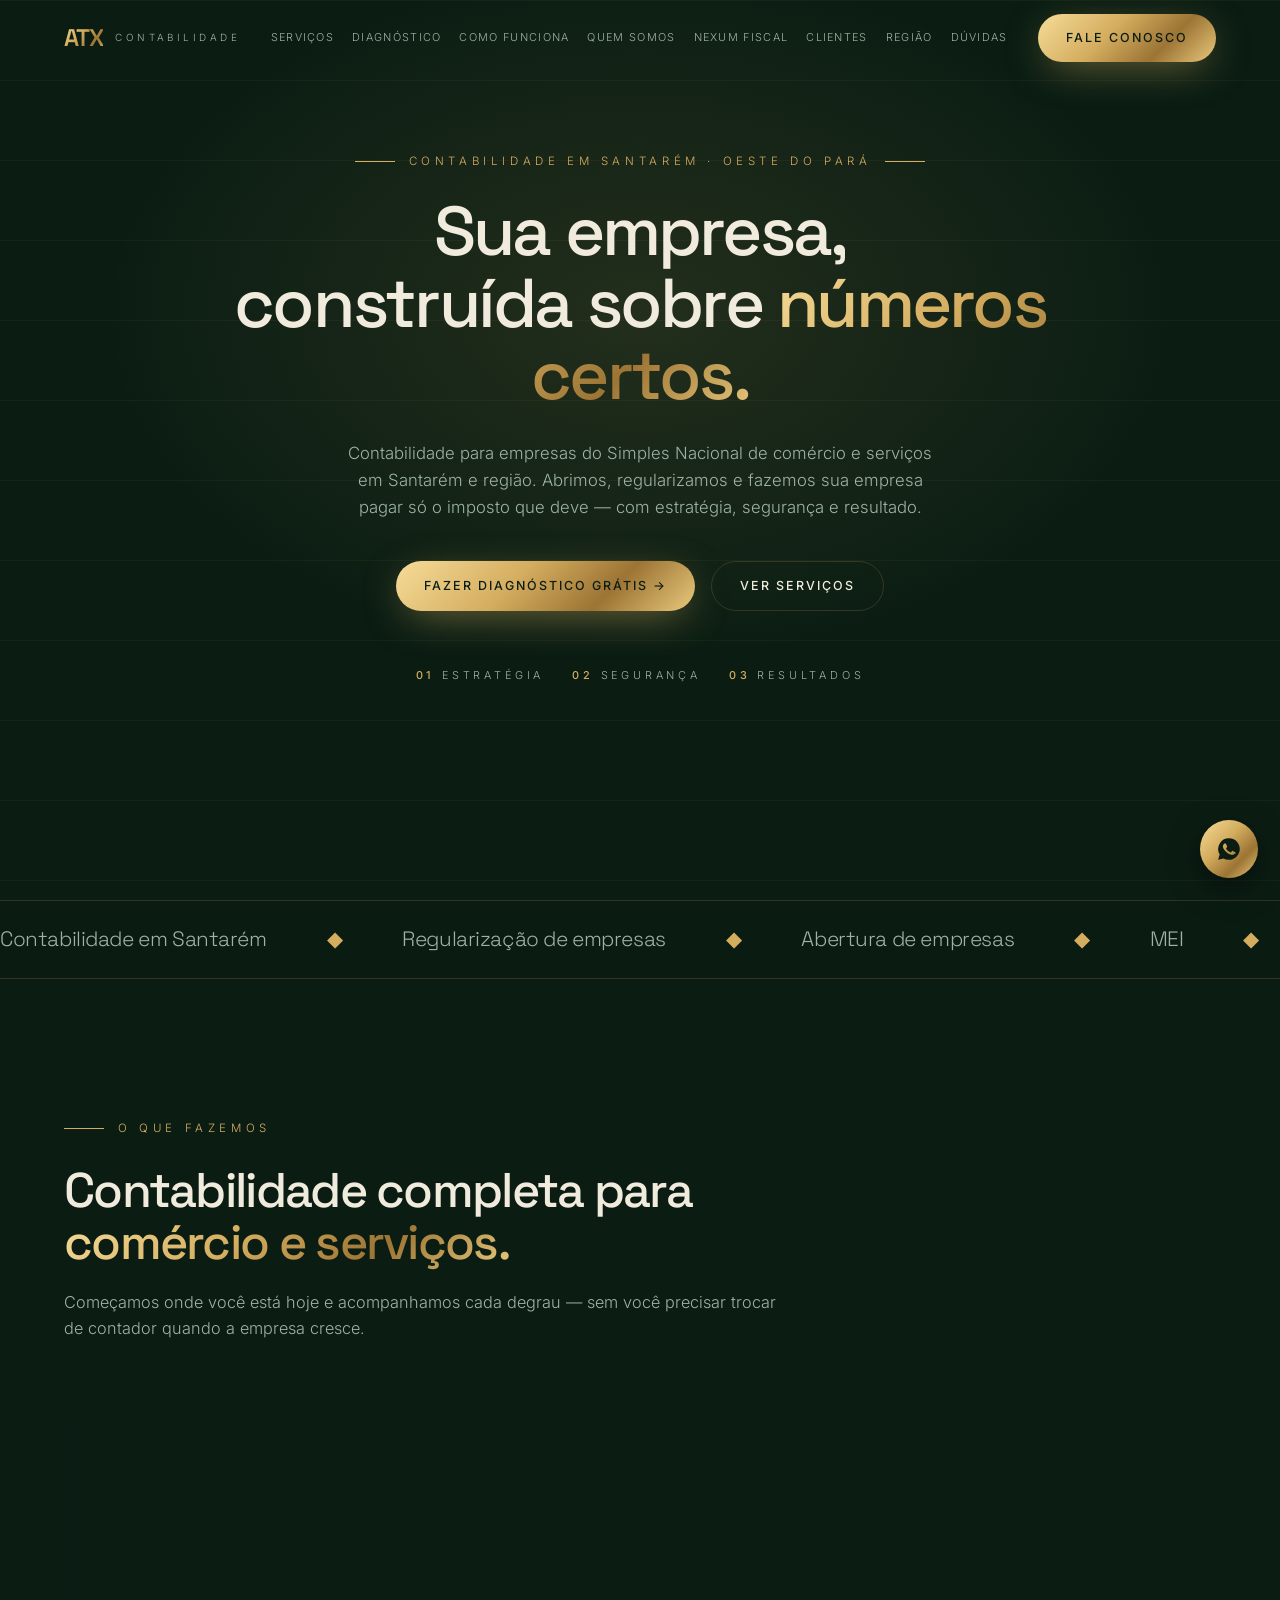
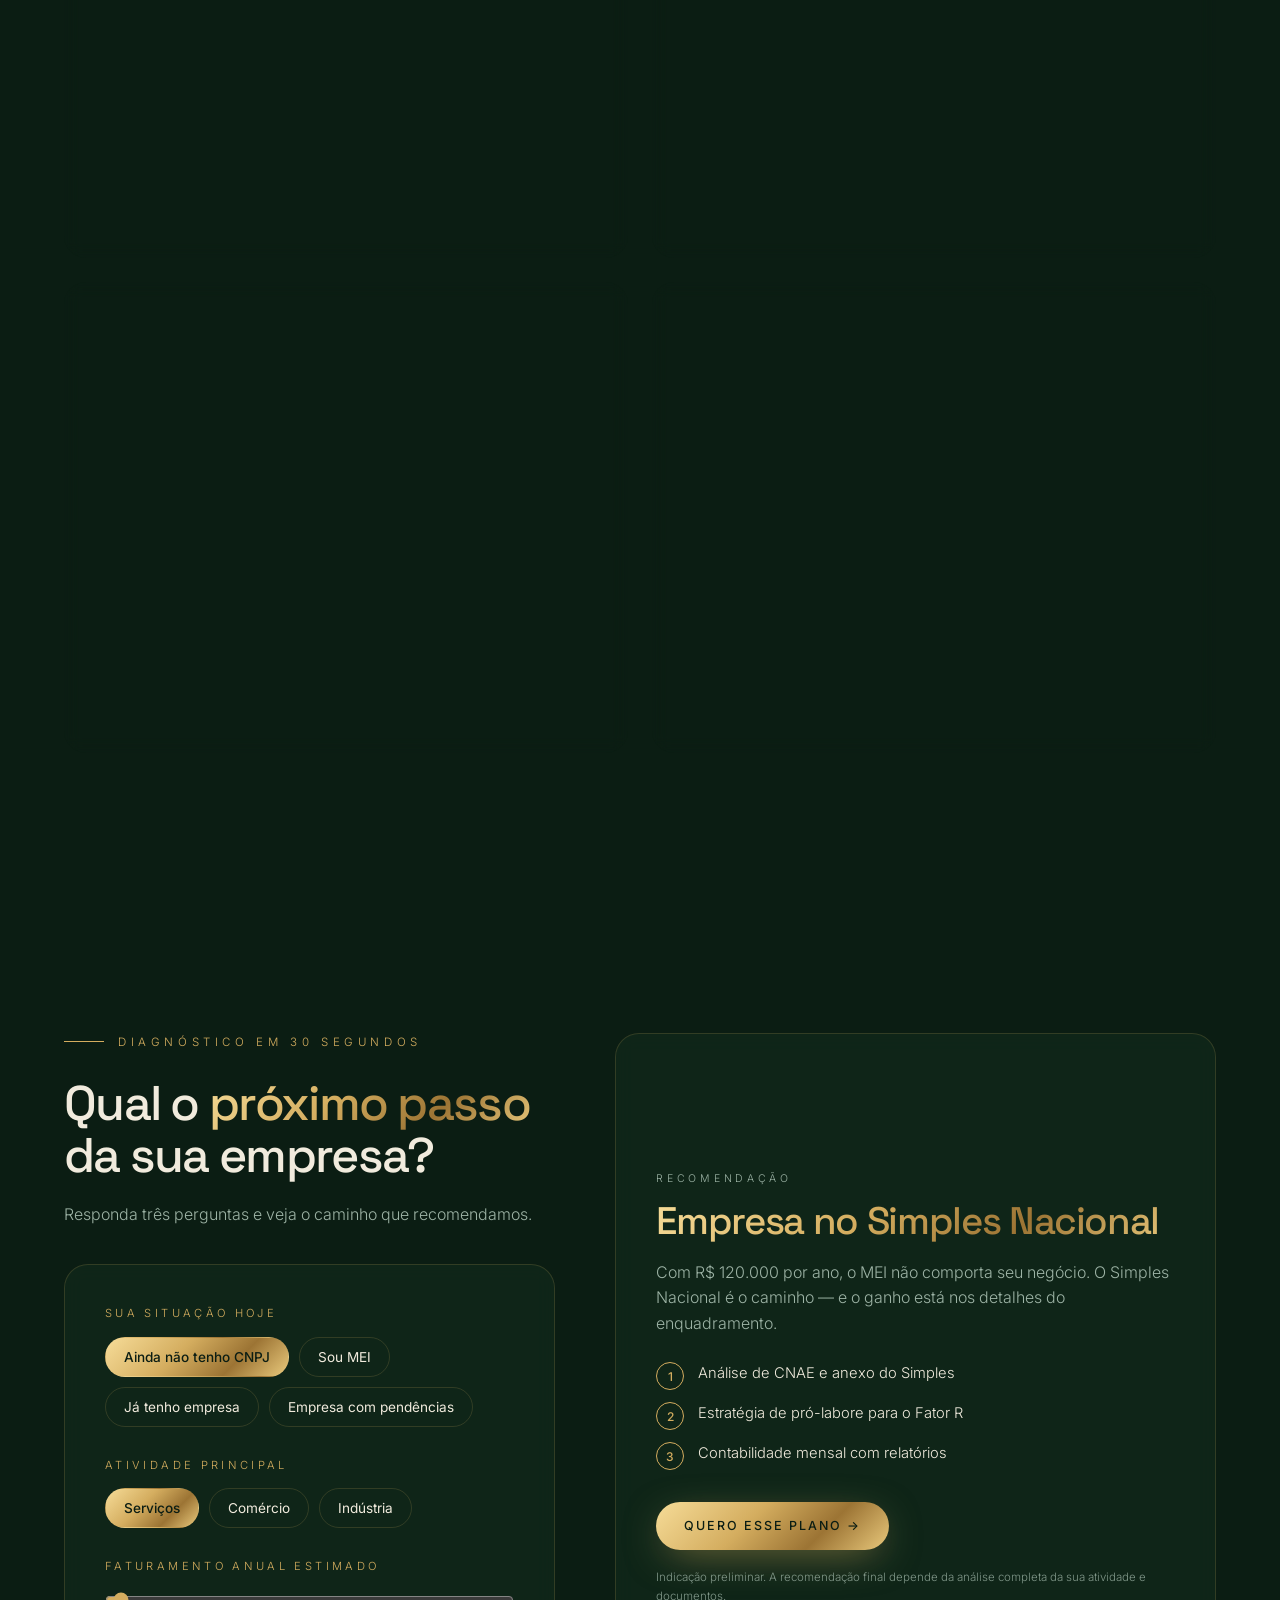
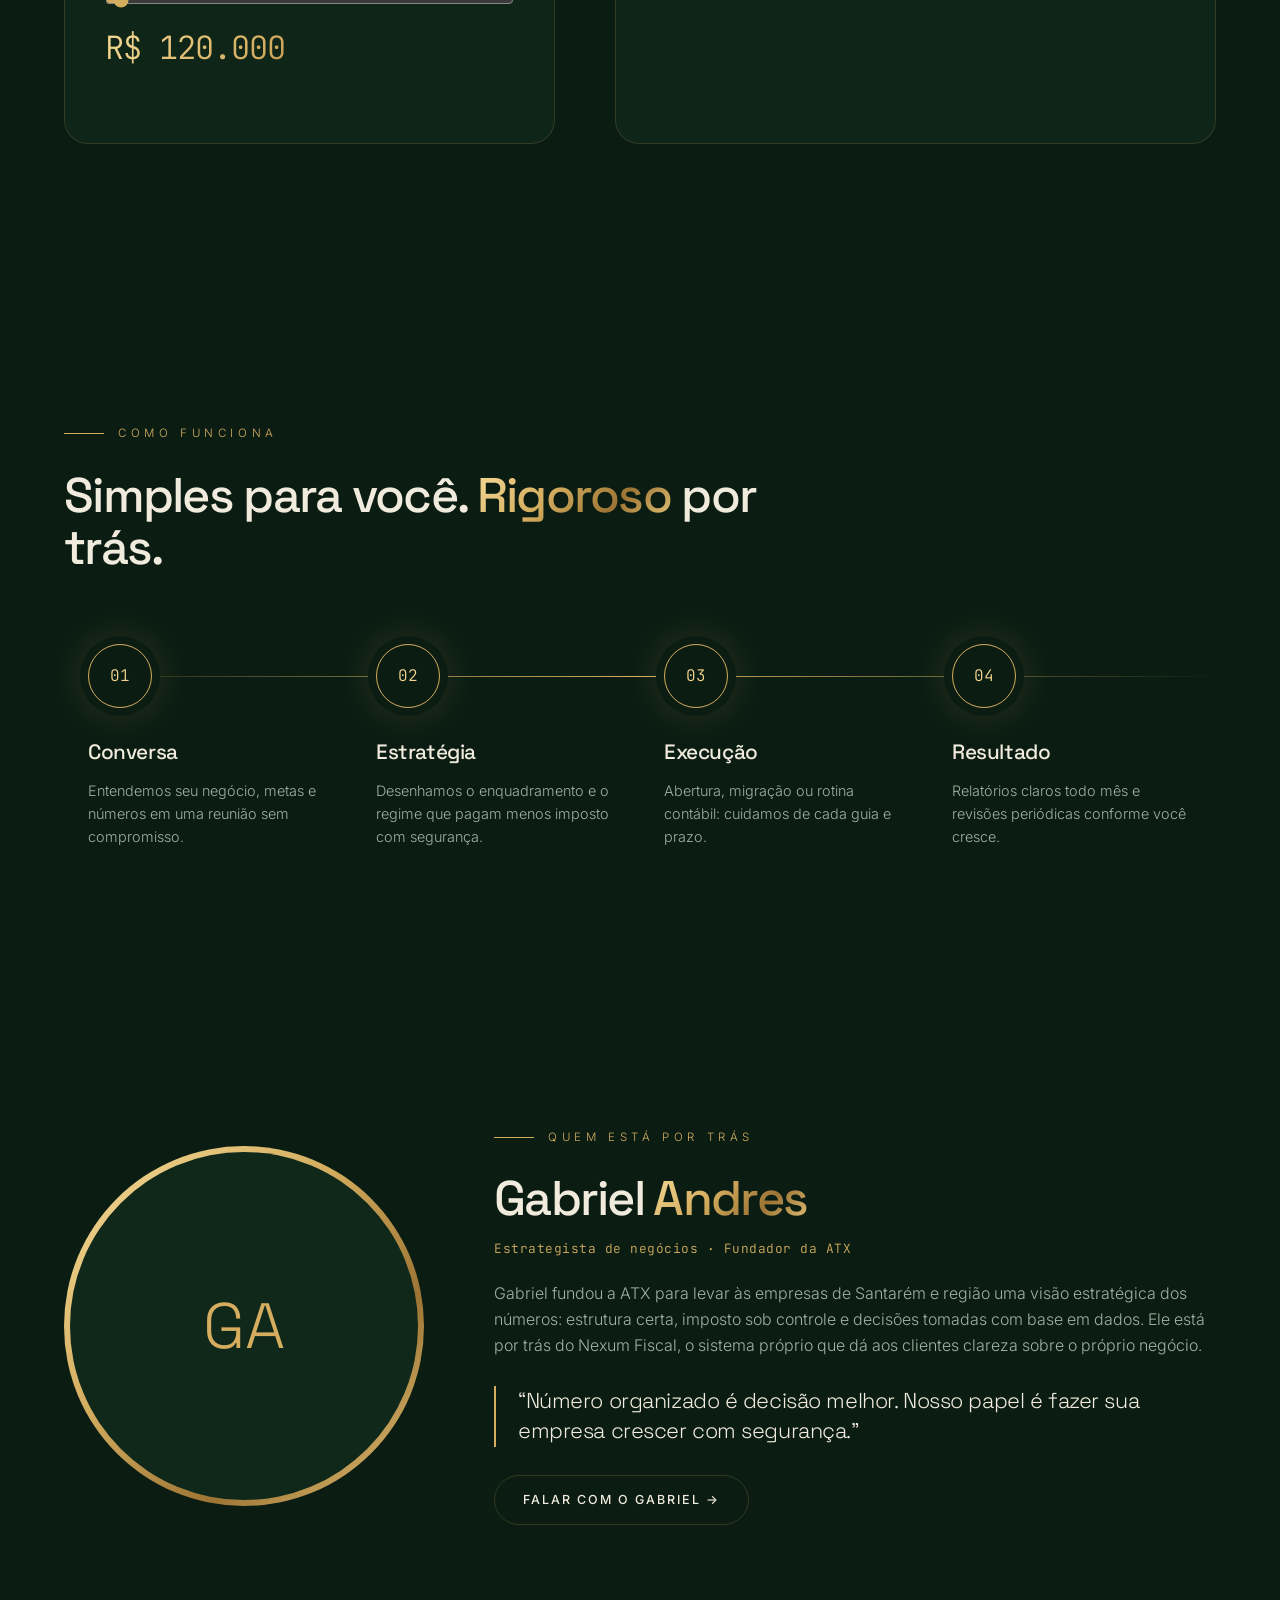
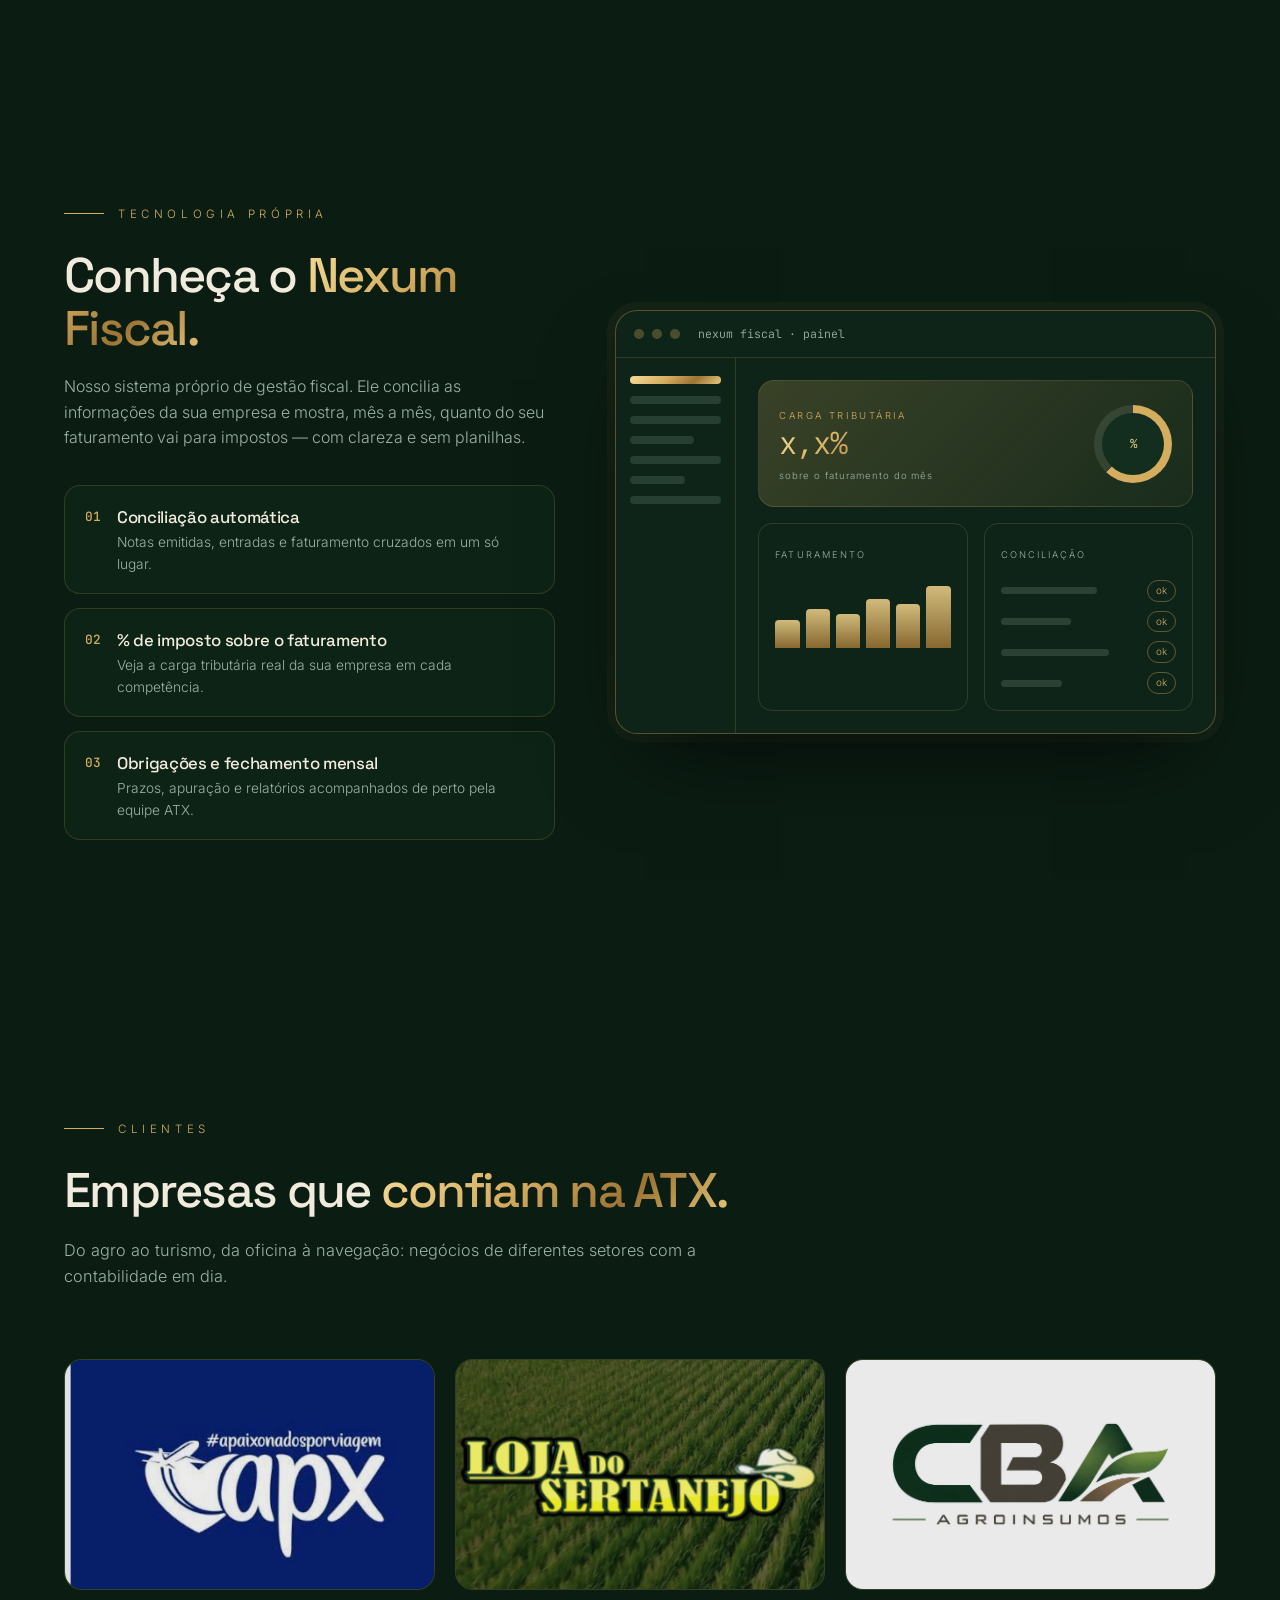
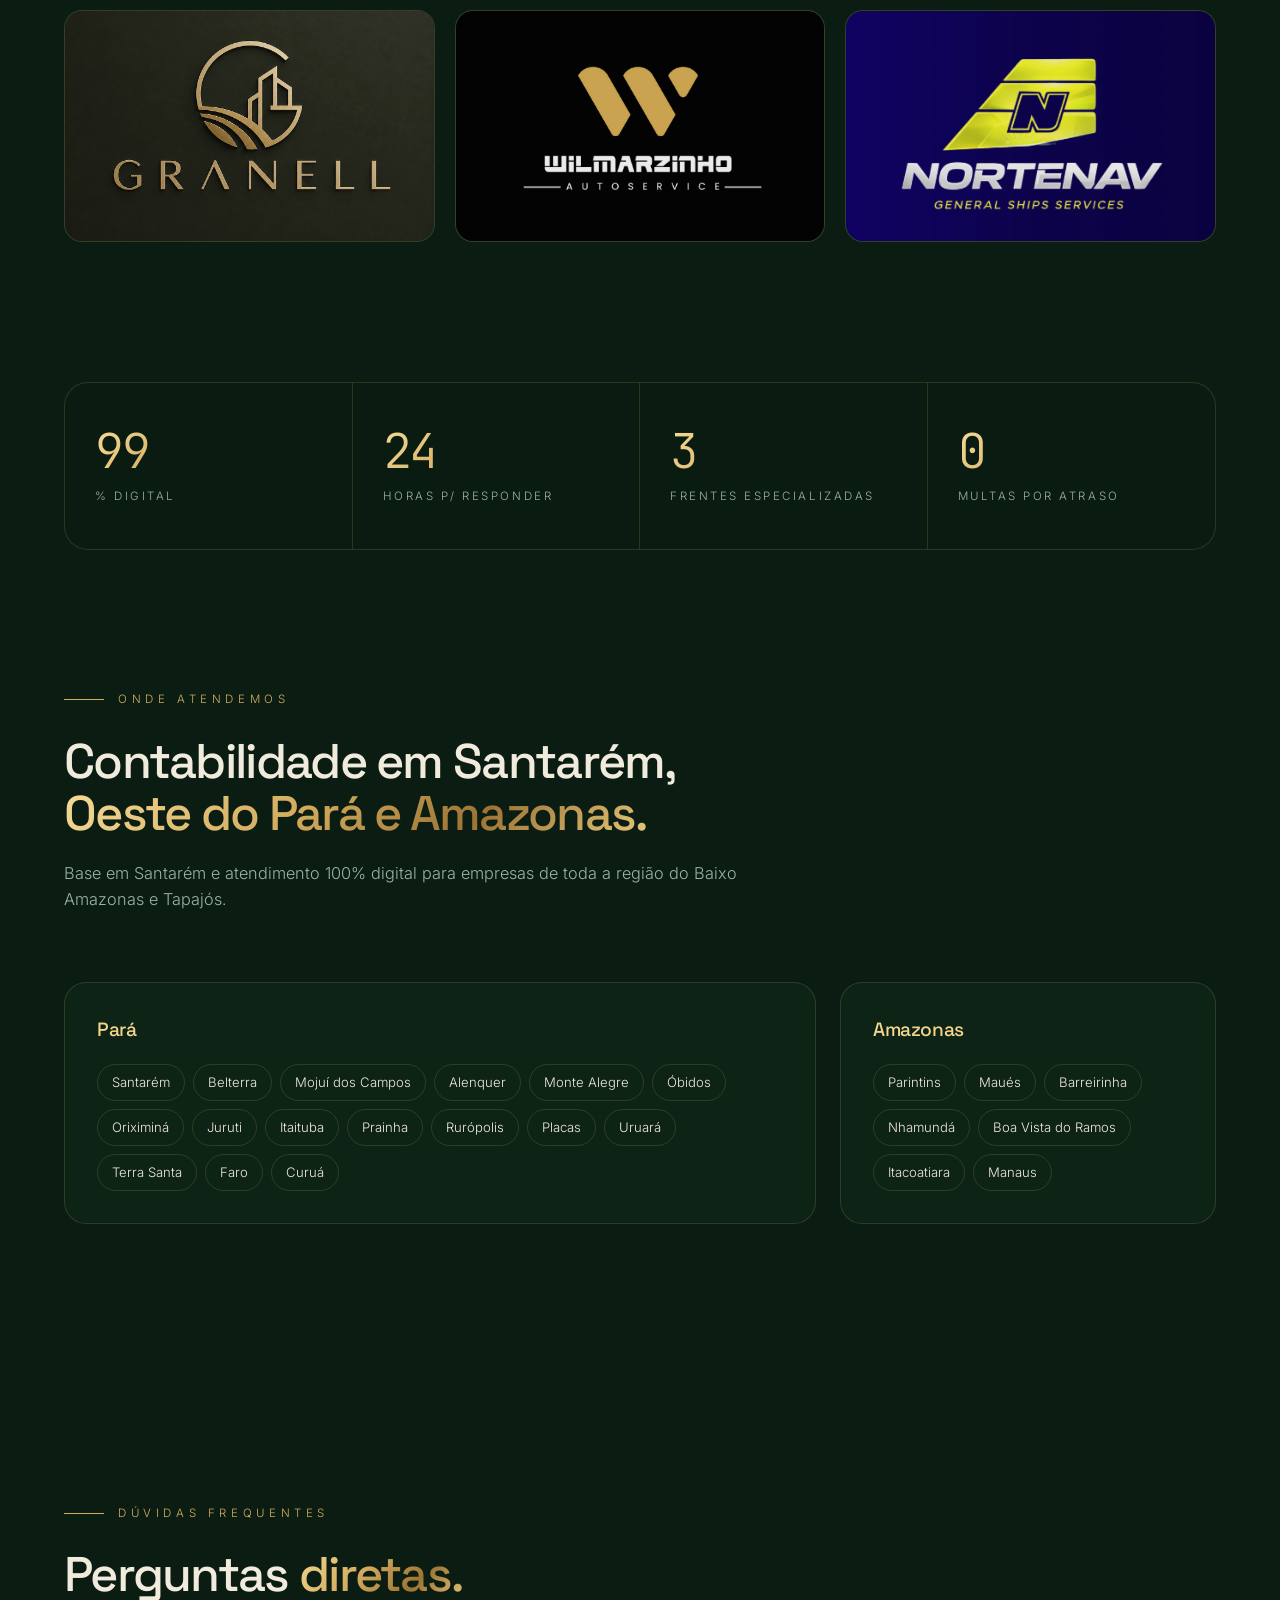
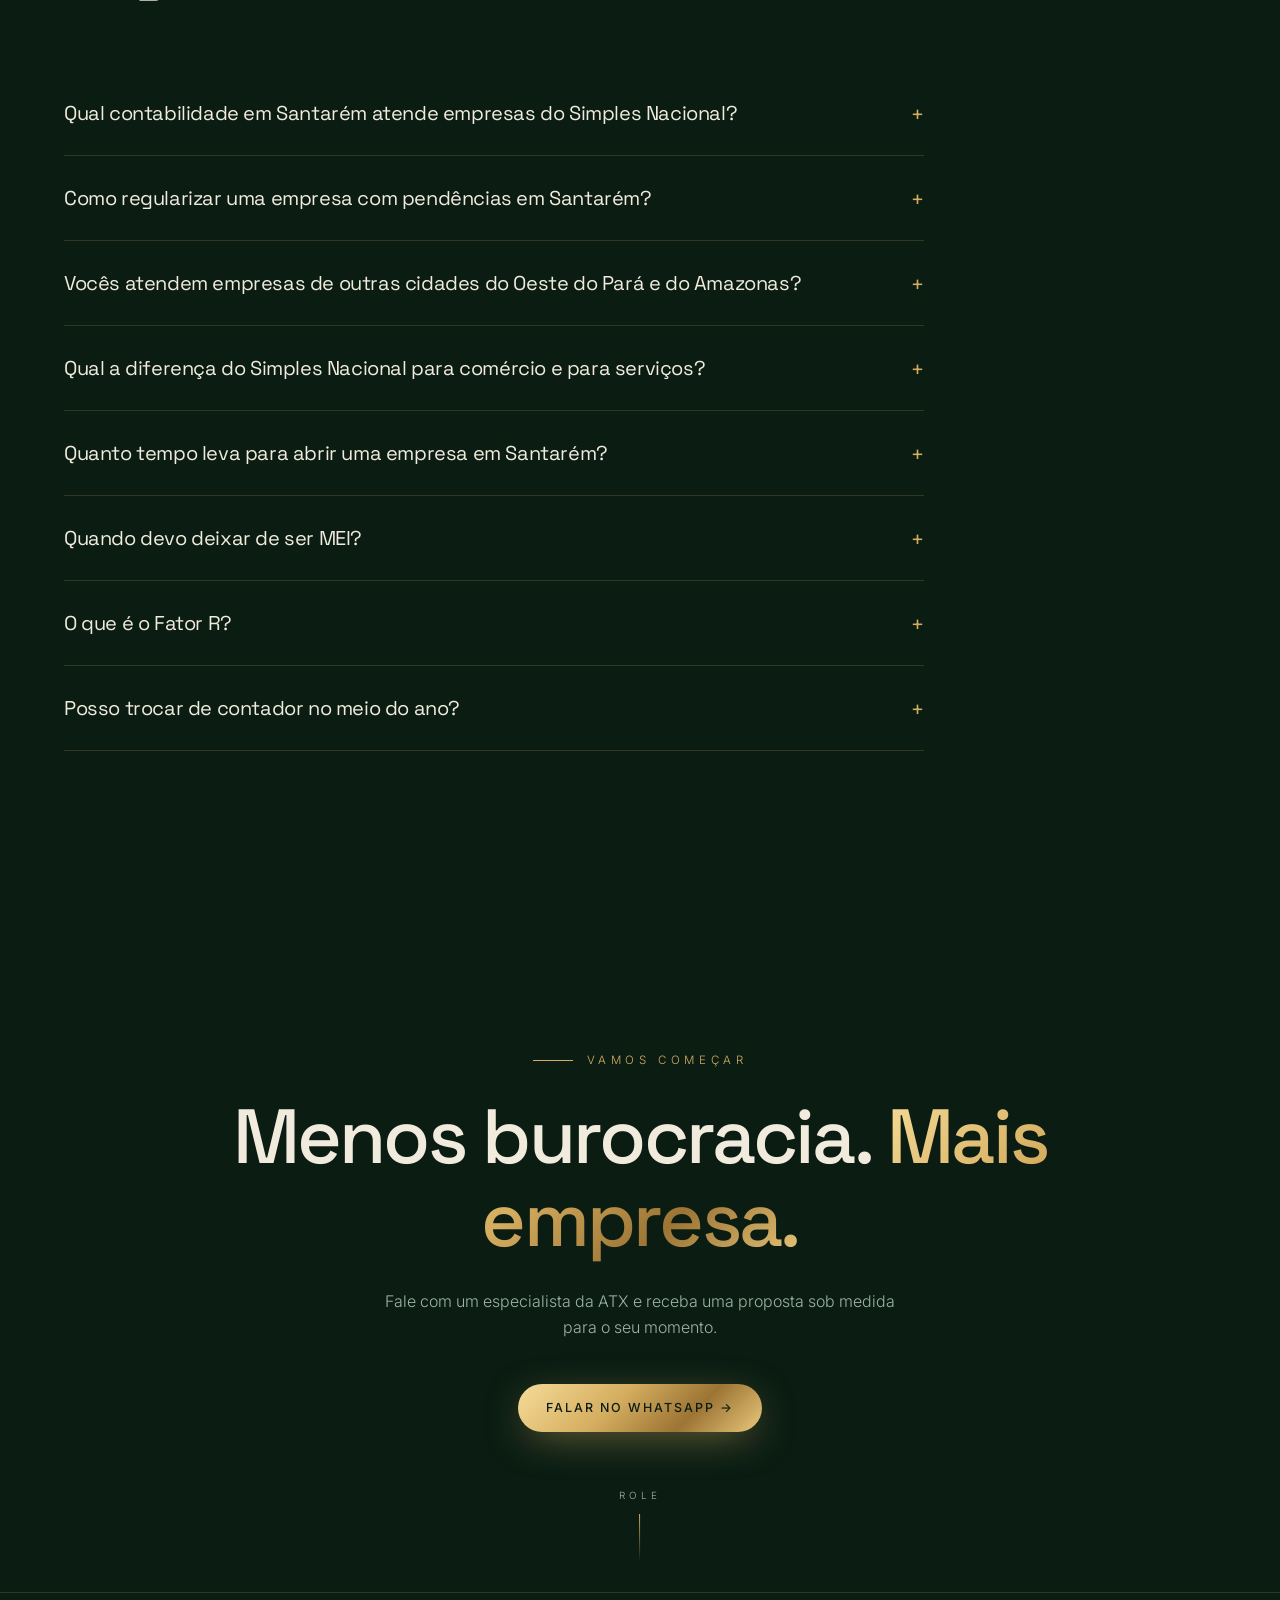
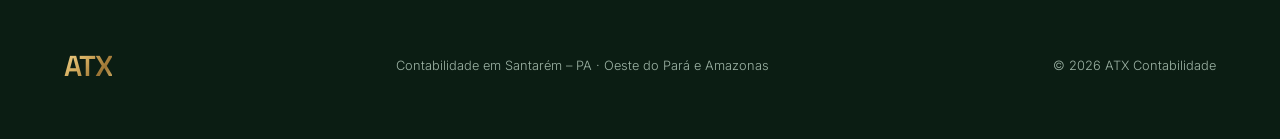
==== commit 0a1aa639: "Adiciona seções Nexum Fiscal e Gabriel Andres Co-Authored-By: Claude Opus 5.5 <noreply@anthropic.com" ====
--- a/index.html
+++ b/index.html
@@ -125,6 +125,45 @@
   .step h4{font-family:"Space Grotesk",sans-serif;font-size:1.3rem;font-weight:500;letter-spacing:-.02em;margin-bottom:10px}
   .step p{color:var(--muted);font-size:.9rem}
 
+  /* nexum */
+  .nx{display:grid;grid-template-columns:.9fr 1.1fr;gap:60px;align-items:center}
+  .nx-feats{display:grid;gap:14px;margin-top:34px}
+  .nx-feat{display:flex;gap:16px;padding:18px 20px;border:1px solid var(--line);border-radius:16px;background:rgba(16,40,26,.6)}
+  .nx-feat b{font-family:"JetBrains Mono",monospace;color:var(--gold);font-weight:500;font-size:.8rem;margin-top:3px}
+  .nx-feat h4{font-family:"Space Grotesk",sans-serif;font-weight:500;font-size:1.05rem;letter-spacing:-.02em}
+  .nx-feat p{color:var(--muted);font-size:.86rem}
+  .mock{border:1px solid rgba(212,173,95,.35);border-radius:22px;overflow:hidden;background:#0e2418;box-shadow:0 40px 90px -30px rgba(0,0,0,.7),0 0 0 8px rgba(212,173,95,.04)}
+  .mock-bar{display:flex;align-items:center;gap:8px;padding:14px 18px;border-bottom:1px solid var(--line)}
+  .mock-bar i{width:10px;height:10px;border-radius:50%;background:rgba(212,173,95,.3)}
+  .mock-bar span{margin-left:10px;font-family:"JetBrains Mono",monospace;font-size:.72rem;color:var(--muted)}
+  .mock-body{display:grid;grid-template-columns:120px 1fr}
+  .mock-side{border-right:1px solid var(--line);padding:18px 14px;display:grid;gap:12px;align-content:start}
+  .mock-side i{display:block;height:8px;border-radius:4px;background:rgba(157,179,165,.18)}
+  .mock-side i.on{background:var(--grad)}
+  .mock-main{padding:22px;display:grid;gap:16px}
+  .m-hero{border-radius:16px;padding:20px;background:linear-gradient(135deg,rgba(212,173,95,.22),rgba(212,173,95,.06));border:1px solid var(--line);display:flex;justify-content:space-between;align-items:center;gap:16px}
+  .m-hero small{font-size:.6rem;letter-spacing:.25em;text-transform:uppercase;color:var(--gold)}
+  .m-hero .big{font-family:"JetBrains Mono",monospace;font-size:1.9rem;letter-spacing:-.04em;line-height:1.1}
+  .m-ring{width:78px;height:78px;border-radius:50%;flex:none;background:conic-gradient(var(--gold) 0 var(--p,62%),rgba(157,179,165,.15) 0);display:grid;place-items:center}
+  .m-ring:after{content:attr(data-l);width:62px;height:62px;border-radius:50%;background:#132e1f;display:grid;place-items:center;font-family:"JetBrains Mono",monospace;font-size:.78rem;color:var(--gold2)}
+  .m-row{display:grid;grid-template-columns:1fr 1fr;gap:16px}
+  .m-card{border:1px solid var(--line);border-radius:14px;padding:16px}
+  .m-card small{font-size:.58rem;letter-spacing:.22em;text-transform:uppercase;color:var(--muted)}
+  .bars{display:flex;align-items:flex-end;gap:6px;height:70px;margin-top:12px}
+  .bars i{flex:1;border-radius:4px 4px 0 0;background:linear-gradient(var(--gold2),var(--gold3));opacity:.85}
+  .m-lines{display:grid;gap:9px;margin-top:14px}
+  .m-lines div{display:flex;align-items:center;gap:10px}
+  .m-lines i{height:7px;border-radius:4px;background:rgba(157,179,165,.2)}
+  .m-lines em{font-style:normal;font-size:.62rem;padding:2px 8px;border-radius:999px;border:1px solid rgba(212,173,95,.4);color:var(--gold);margin-left:auto}
+
+  /* founder */
+  .founder{display:grid;grid-template-columns:360px 1fr;gap:70px;align-items:center}
+  .f-photo{position:relative;aspect-ratio:1;border-radius:50%;padding:6px;background:var(--grad)}
+  .f-photo img,.f-photo .f-fb{width:100%;height:100%;border-radius:50%;object-fit:cover;display:block;background:var(--bg2)}
+  .f-fb{display:grid!important;place-items:center;font-family:"Space Grotesk",sans-serif;font-size:4rem;color:var(--gold)}
+  .f-role{font-family:"JetBrains Mono",monospace;font-size:.8rem;color:var(--gold);margin:14px 0 22px;letter-spacing:.04em}
+  .founder blockquote{font-family:"Space Grotesk",sans-serif;font-size:1.35rem;letter-spacing:-.02em;line-height:1.4;border-left:2px solid var(--gold);padding-left:22px;margin:28px 0}
+
   /* clients */
   .clients{display:grid;grid-template-columns:repeat(3,1fr);gap:20px}
   .client{aspect-ratio:16/10;border-radius:18px;overflow:hidden;border:1px solid var(--line);background:var(--bg2);transition:.4s}
@@ -167,12 +206,19 @@
   .reveal{opacity:0;transform:translateY(40px);transition:1s cubic-bezier(.2,.7,.2,1)}
   .reveal.in{opacity:1;transform:none}
 
-  @media (max-width:1080px){.links{gap:22px}}
+  @media (max-width:1280px){.links{gap:18px;font-size:.68rem;letter-spacing:.12em}}
+  @media (max-width:1080px){.links{display:none}}
   @media (max-width:900px){
     .links{display:none}
     .diag{grid-template-columns:1fr}
     .cards{grid-template-columns:1fr}
     .clients{grid-template-columns:1fr 1fr;gap:12px}
+    .nx{grid-template-columns:1fr;gap:40px}
+    .founder{grid-template-columns:1fr;gap:36px;text-align:center}
+    .f-photo{width:220px;margin:0 auto}
+    .founder blockquote{border-left:0;padding:0;font-size:1.1rem}
+    .mock-body{grid-template-columns:1fr}.mock-side{display:none}
+    .mock-main{padding:16px}.m-row{grid-template-columns:1fr}.m-hero .big{font-size:1.5rem}
     .region{grid-template-columns:1fr}
     .region>div{padding:22px}
     .client{border-radius:14px}
@@ -231,7 +277,7 @@
     <nav>
       <a href="#" class="brand"><span class="logo">ATX</span><span>Contabilidade</span></a>
       <div class="links">
-        <a href="#servicos">Serviços</a><a href="#diagnostico">Diagnóstico</a><a href="#processo">Como funciona</a><a href="#clientes">Clientes</a><a href="#regiao">Região</a><a href="#faq">Dúvidas</a>
+        <a href="#servicos">Serviços</a><a href="#diagnostico">Diagnóstico</a><a href="#processo">Como funciona</a><a href="#quem-somos">Quem somos</a><a href="#nexum">Nexum Fiscal</a><a href="#clientes">Clientes</a><a href="#regiao">Região</a><a href="#faq">Dúvidas</a>
       </div>
       <a class="btn btn-gold nav-cta" href="#contato">Fale conosco</a>
     </nav>
@@ -341,6 +387,48 @@
     </div>
   </section>
 
+  <section id="quem-somos">
+    <div class="wrap founder">
+      <div class="f-photo reveal"><img src="assets/gabriel-andres.webp" alt="Gabriel Andres, estrategista de negócios e fundador da ATX" loading="lazy" onerror="this.outerHTML='<div class=&quot;f-fb&quot;>GA</div>'"></div>
+      <div class="reveal">
+        <div class="eyebrow">Quem está por trás</div>
+        <h2>Gabriel <span class="gold">Andres</span></h2>
+        <div class="f-role">Estrategista de negócios · Fundador da ATX</div>
+        <p style="color:var(--muted)">Gabriel fundou a ATX para levar às empresas de Santarém e região uma visão estratégica dos números: estrutura certa, imposto sob controle e decisões tomadas com base em dados. Ele está por trás do Nexum Fiscal, o sistema próprio que dá aos clientes clareza sobre o próprio negócio.</p>
+        <blockquote>“Número organizado é decisão melhor. Nosso papel é fazer sua empresa crescer com segurança.”</blockquote>
+        <a class="btn btn-ghost" href="#contato">Falar com o Gabriel →</a>
+      </div>
+    </div>
+  </section>
+
+  <section id="nexum">
+    <div class="wrap nx">
+      <div class="reveal">
+        <div class="eyebrow">Tecnologia própria</div>
+        <h2>Conheça o <span class="gold">Nexum Fiscal.</span></h2>
+        <p style="color:var(--muted);margin-top:20px">Nosso sistema próprio de gestão fiscal. Ele concilia as informações da sua empresa e mostra, mês a mês, quanto do seu faturamento vai para impostos — com clareza e sem planilhas.</p>
+        <div class="nx-feats">
+          <div class="nx-feat"><b>01</b><div><h4>Conciliação automática</h4><p>Notas emitidas, entradas e faturamento cruzados em um só lugar.</p></div></div>
+          <div class="nx-feat"><b>02</b><div><h4>% de imposto sobre o faturamento</h4><p>Veja a carga tributária real da sua empresa em cada competência.</p></div></div>
+          <div class="nx-feat"><b>03</b><div><h4>Obrigações e fechamento mensal</h4><p>Prazos, apuração e relatórios acompanhados de perto pela equipe ATX.</p></div></div>
+        </div>
+      </div>
+      <div class="mock reveal" aria-label="Ilustração do painel do Nexum Fiscal">
+        <div class="mock-bar"><i></i><i></i><i></i><span>nexum fiscal · painel</span></div>
+        <div class="mock-body">
+          <div class="mock-side"><i class="on"></i><i></i><i></i><i style="width:70%"></i><i></i><i style="width:60%"></i><i></i></div>
+          <div class="mock-main">
+            <div class="m-hero"><div><small>Carga tributária</small><div class="big gold">x,x%</div><small style="color:var(--muted);letter-spacing:.1em;text-transform:none">sobre o faturamento do mês</small></div><div class="m-ring" data-l="%"></div></div>
+            <div class="m-row">
+              <div class="m-card"><small>Faturamento</small><div class="bars"><i style="height:40%"></i><i style="height:55%"></i><i style="height:48%"></i><i style="height:70%"></i><i style="height:62%"></i><i style="height:88%"></i></div></div>
+              <div class="m-card"><small>Conciliação</small><div class="m-lines"><div><i style="width:55%"></i><em>ok</em></div><div><i style="width:40%"></i><em>ok</em></div><div><i style="width:62%"></i><em>ok</em></div><div><i style="width:35%"></i><em>ok</em></div></div></div>
+            </div>
+          </div>
+        </div>
+      </div>
+    </div>
+  </section>
+
   <section id="clientes">
     <div class="wrap">
       <div class="sec-head reveal">
@@ -424,7 +512,7 @@
 
 <script>
   // ticker
-  const words=["Contabilidade em Santarém","Regularização de empresas","Abertura de empresas","MEI","Simples Nacional","Comércio e serviços","Fator R","Planejamento tributário","Folha e pró-labore","Relatórios gerenciais"];
+  const words=["Contabilidade em Santarém","Regularização de empresas","Abertura de empresas","MEI","Simples Nacional","Comércio e serviços","Nexum Fiscal","Fator R","Planejamento tributário","Folha e pró-labore","Relatórios gerenciais"];
   document.getElementById('ticker').innerHTML=[...words,...words].map(w=>`<span>${w}<em>◆</em></span>`).join('');
   document.getElementById('yr').textContent=new Date().getFullYear();
 
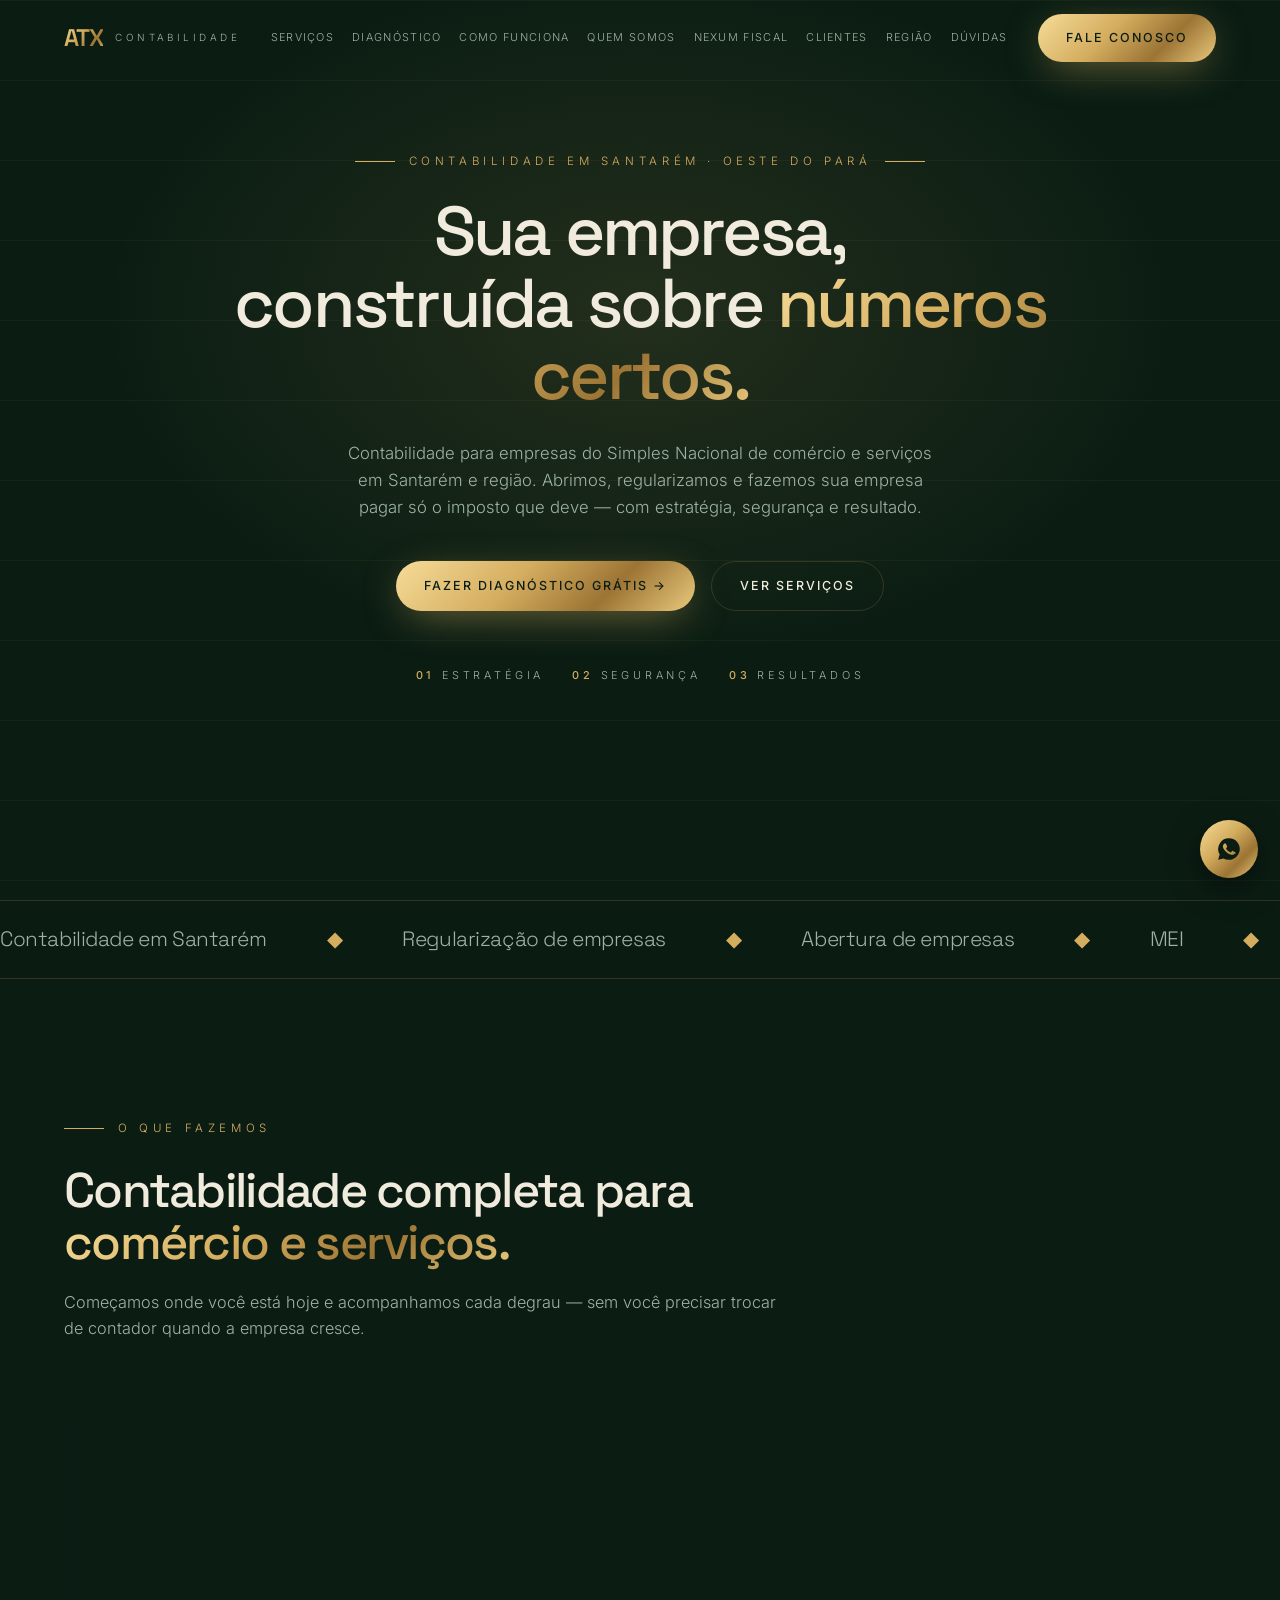
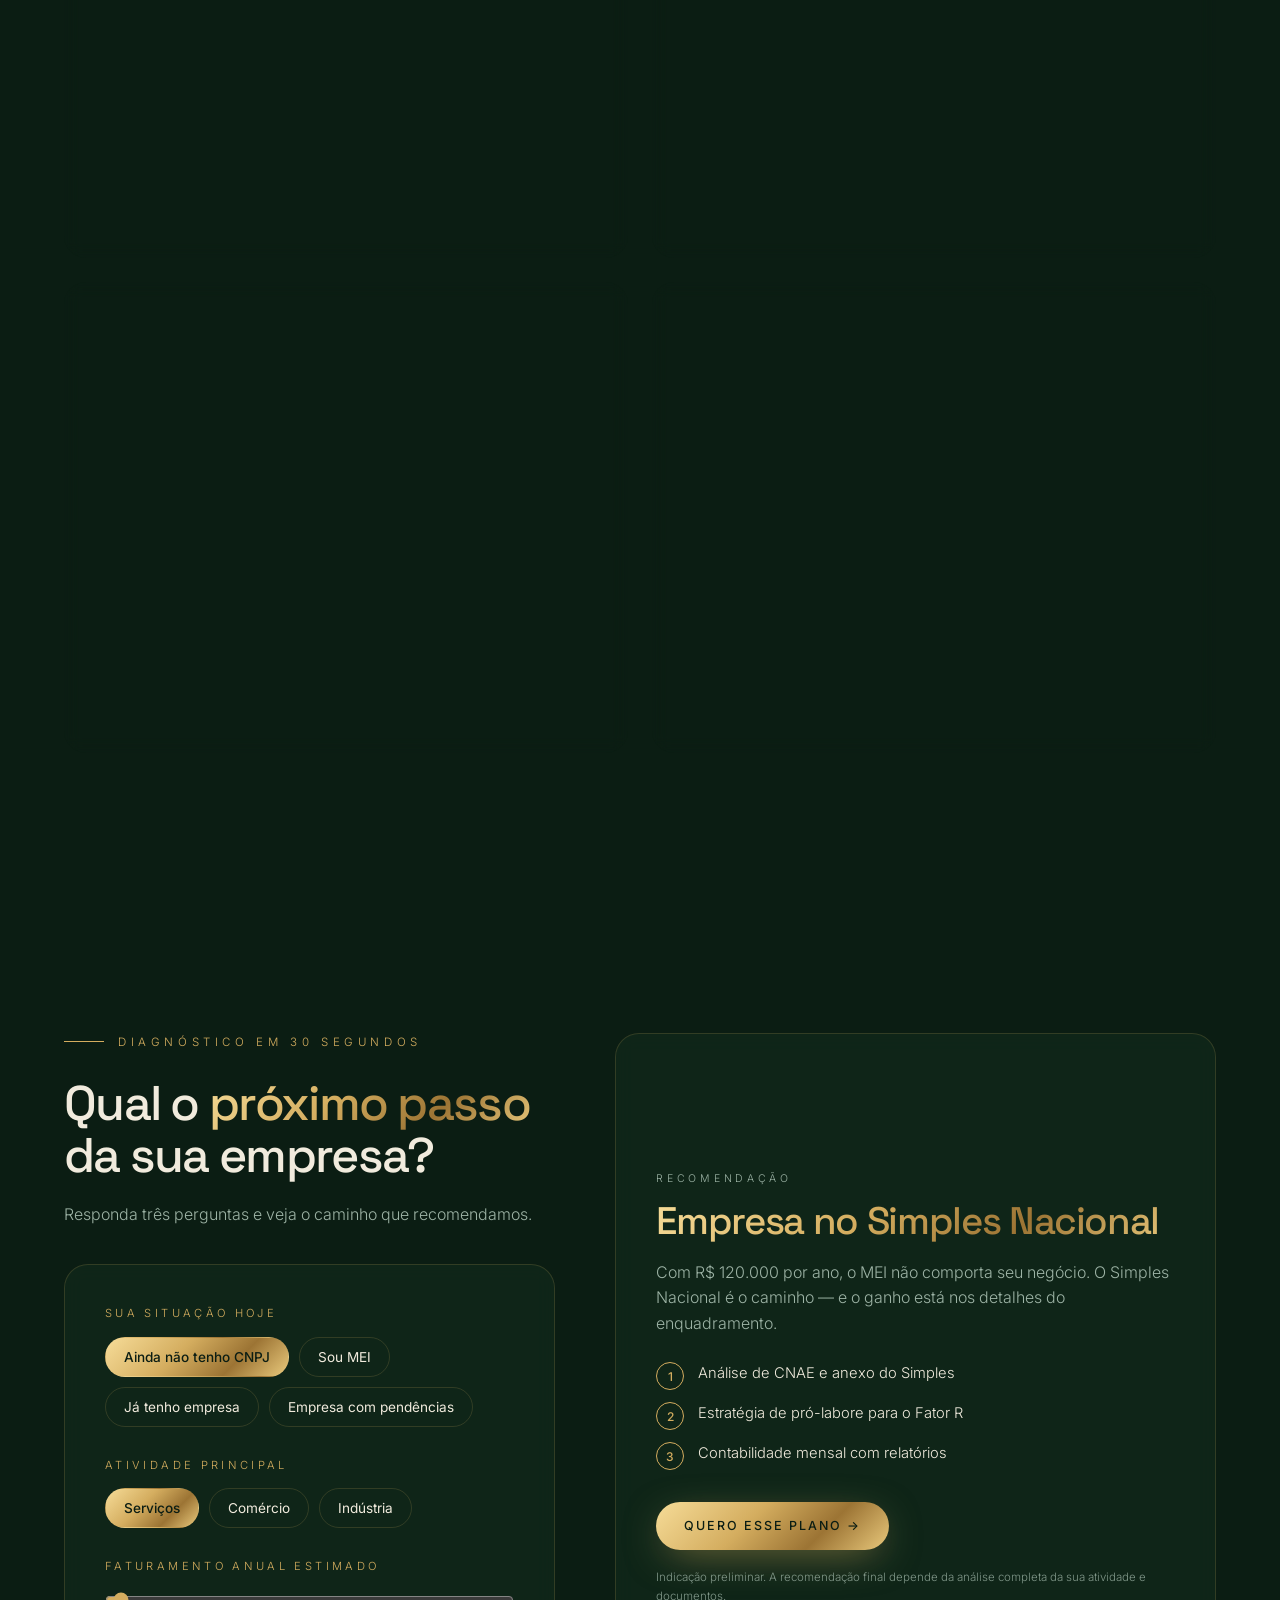
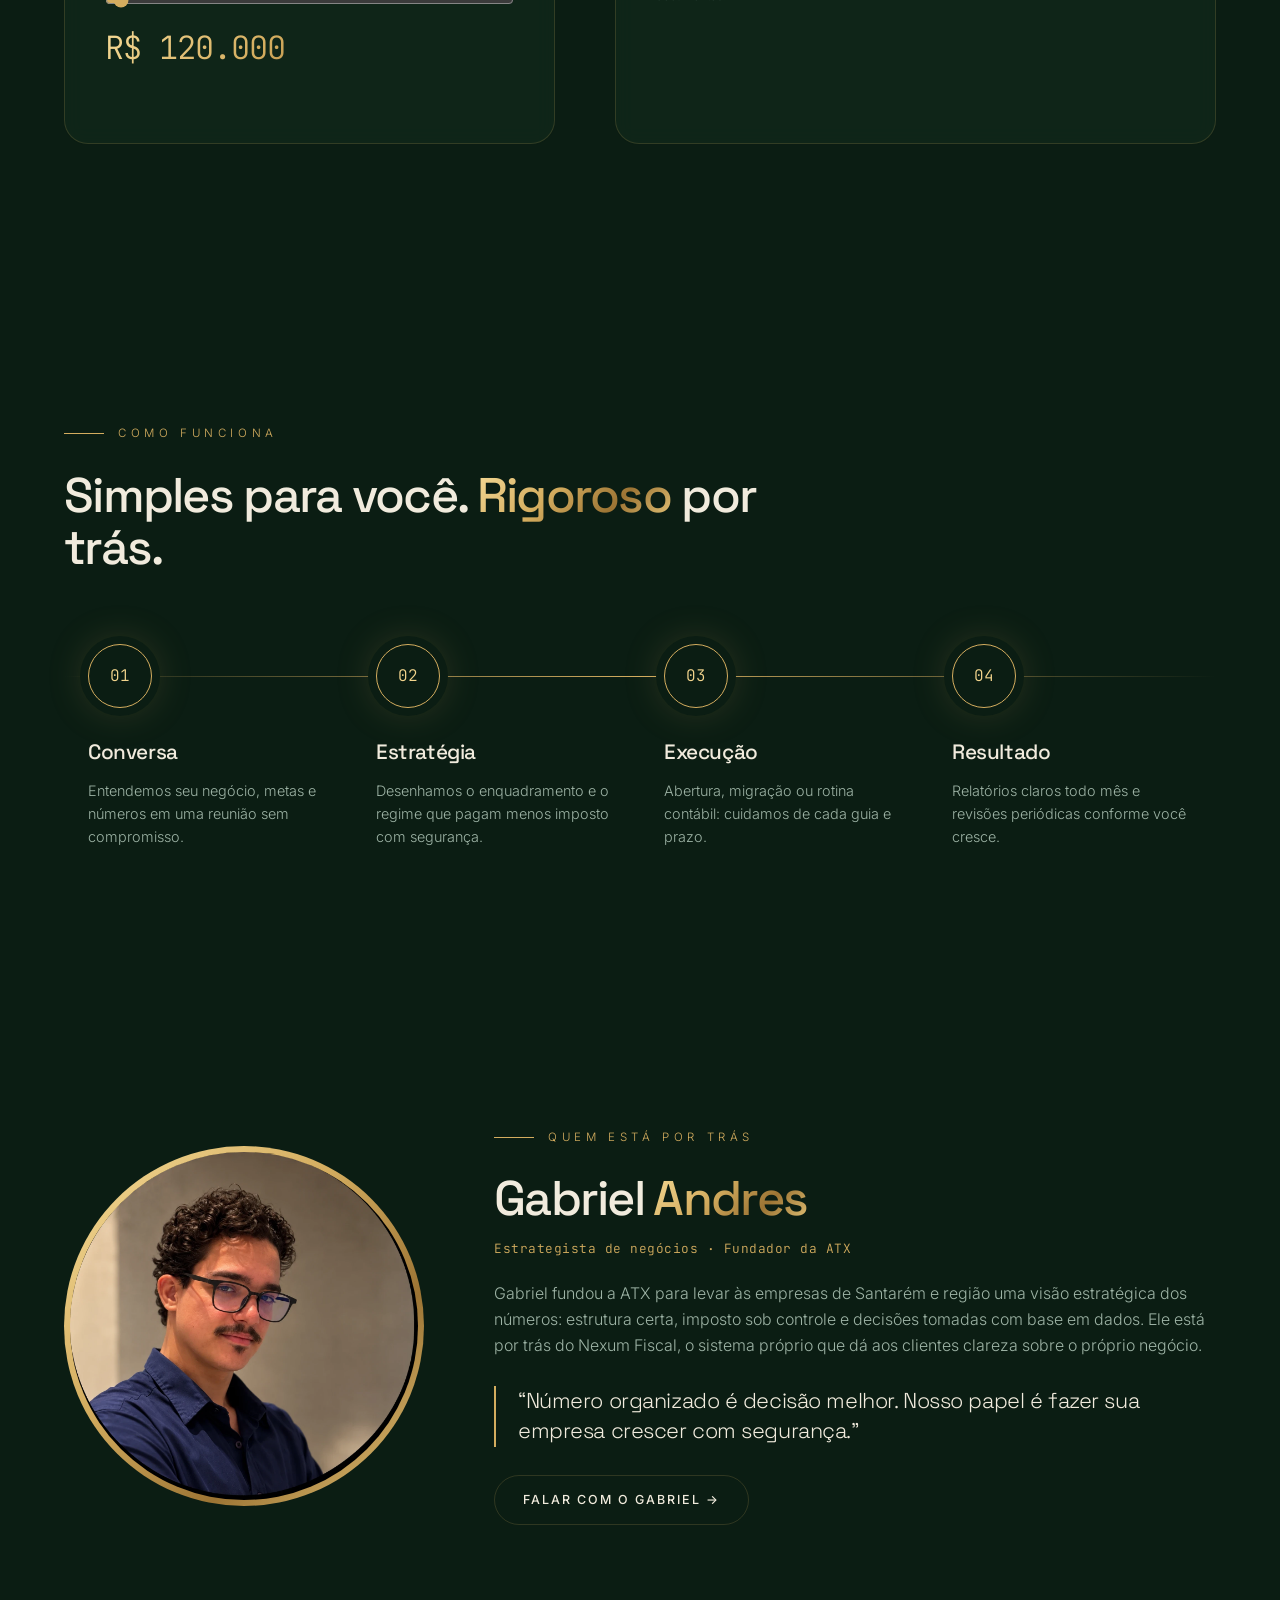
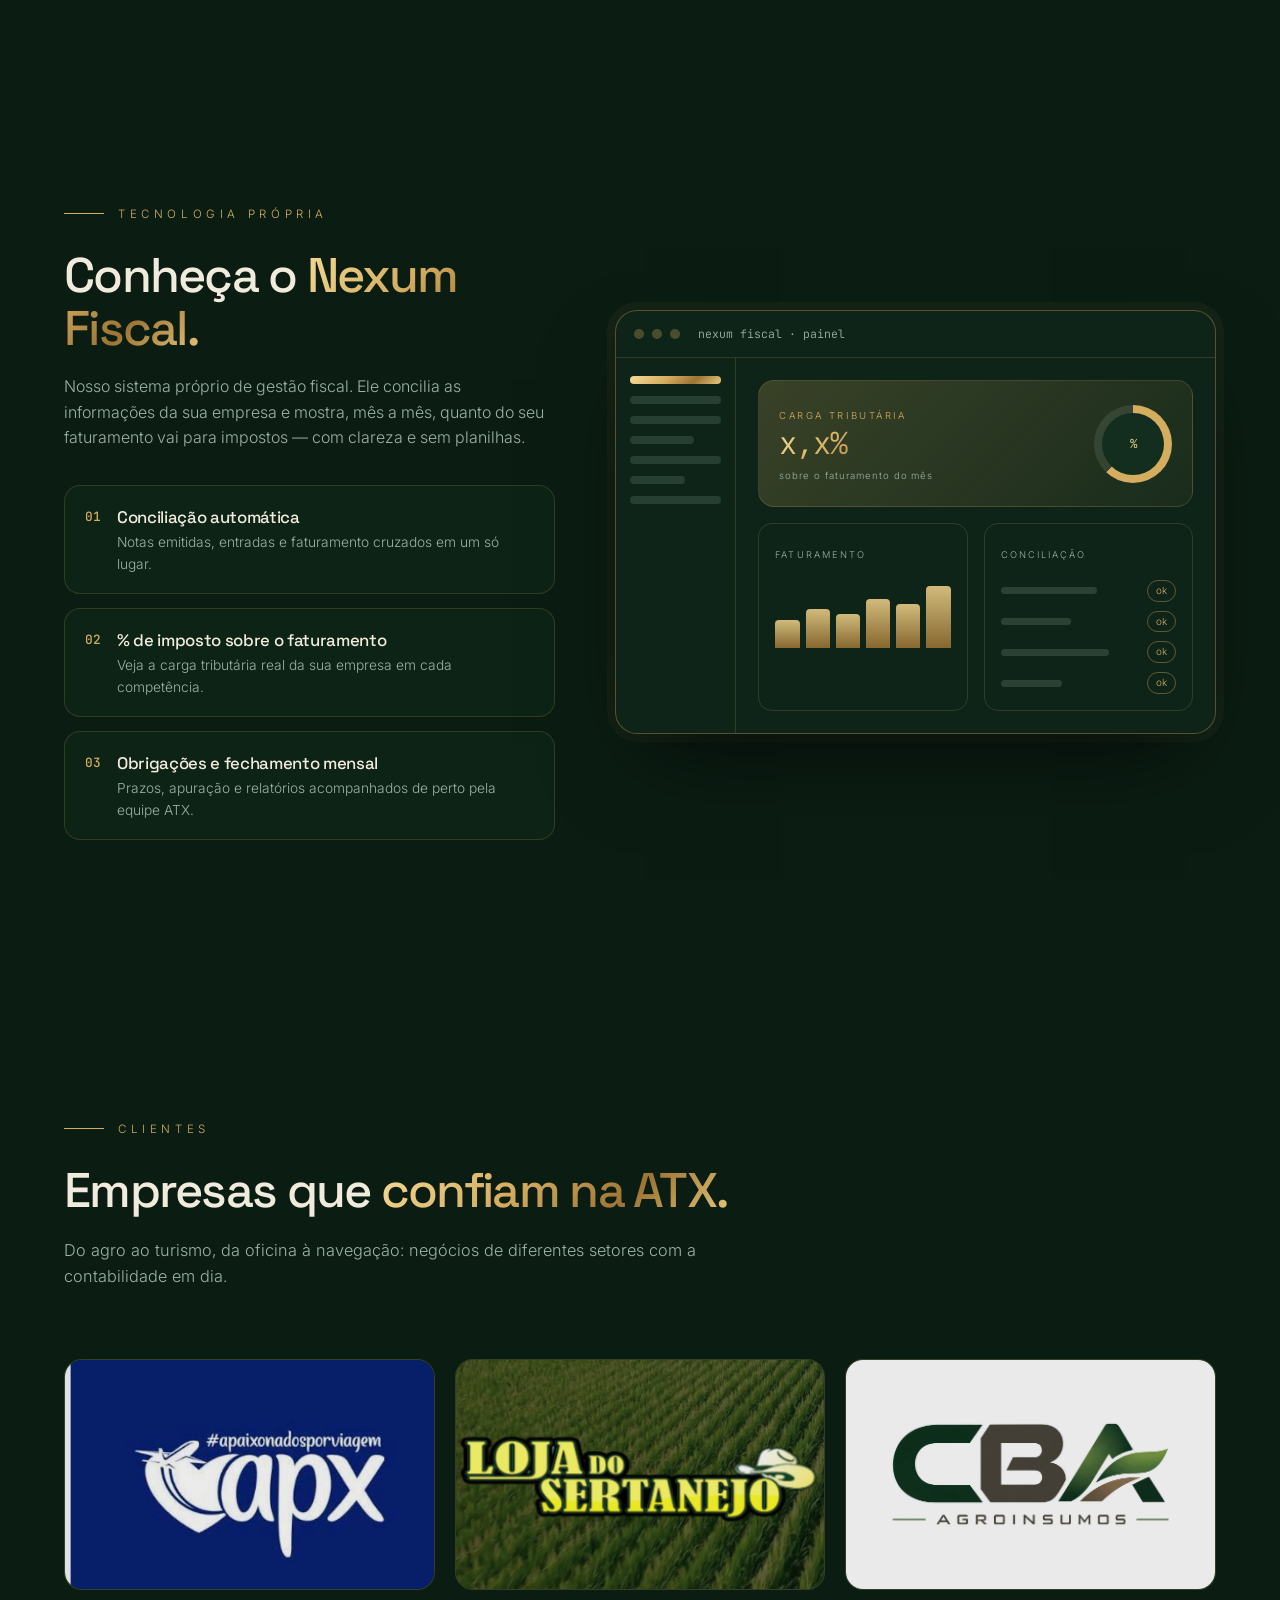
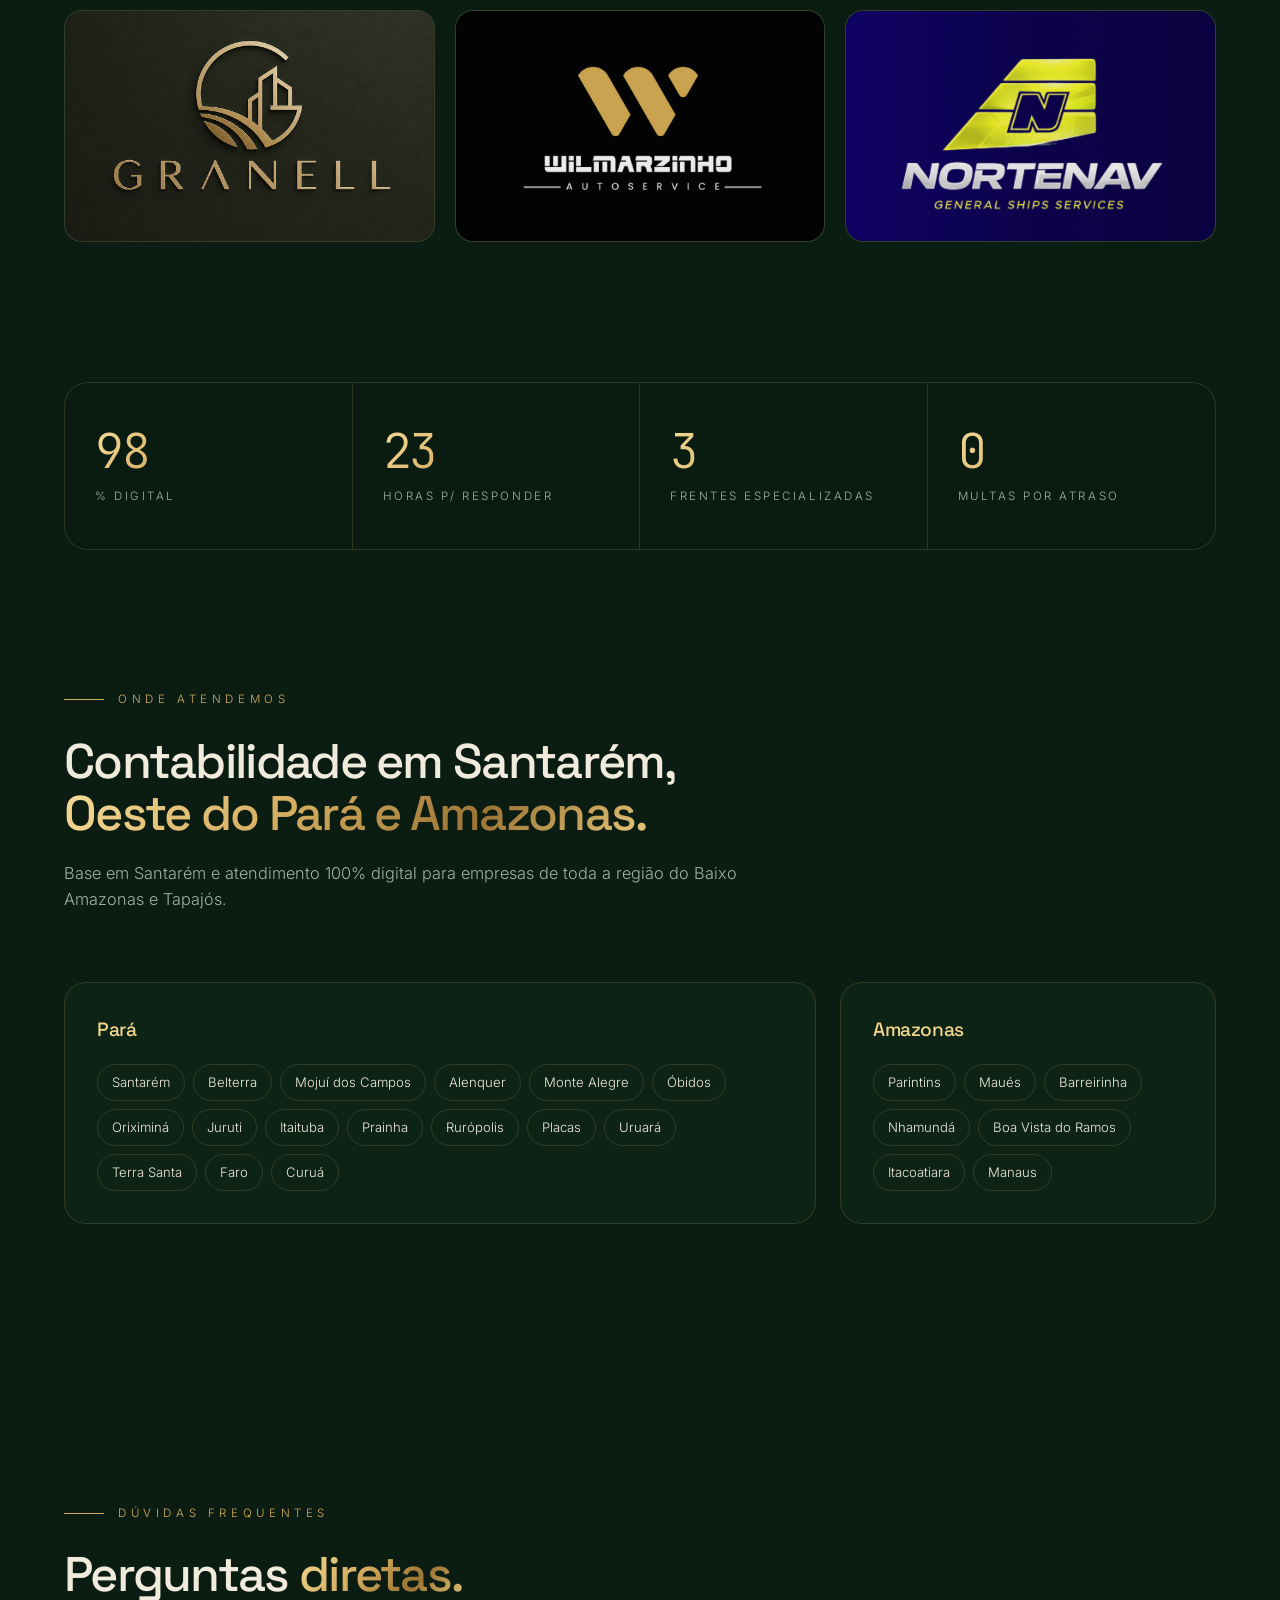
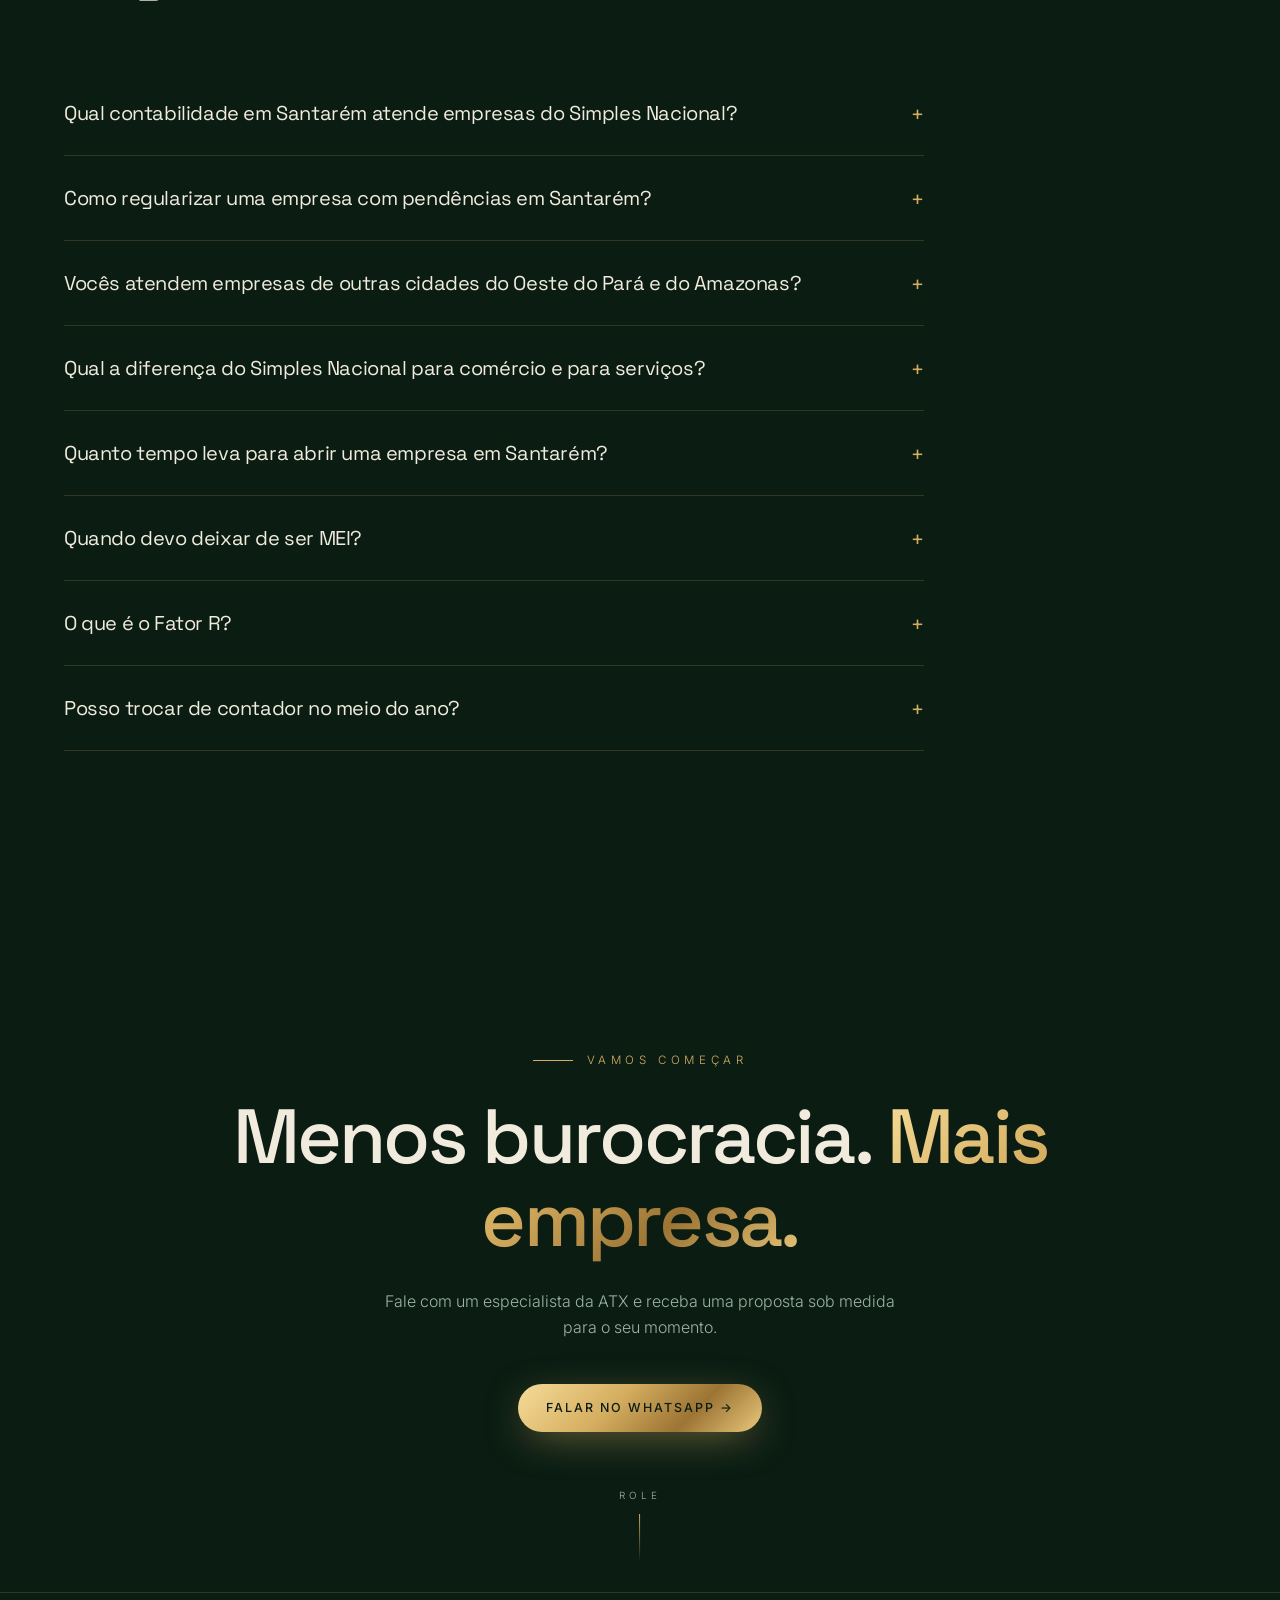
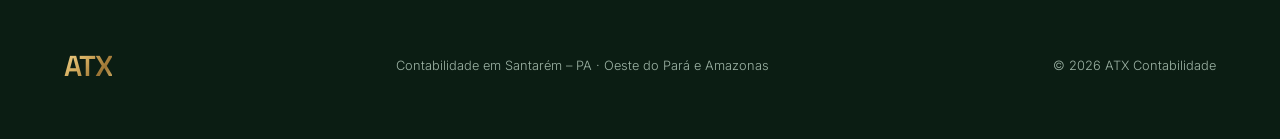
==== commit 130d2b7a: "Conecta botões ao WhatsApp com mensagem pronta Co-Authored-By: Claude Opus 5.5 <noreply@anthropic.co" ====
--- a/index.html
+++ b/index.html
@@ -17,7 +17,7 @@
 <meta property="og:title" content="Contabilidade em Santarém-PA | Simples Nacional e Regularização | ATX">
 <meta property="og:description" content="Contabilidade para comércio e serviços no Simples Nacional, regularização e abertura de empresas em Santarém, Oeste do Pará e Amazonas.">
 <meta name="theme-color" content="#0b1d13">
-<script type="application/ld+json">[{"@context": "https://schema.org", "@type": "AccountingService", "name": "ATX Contabilidade", "description": "Escritório de contabilidade em Santarém-PA especializado em Simples Nacional para comércio e serviços, MEI, abertura e regularização de empresas no Oeste do Pará e Amazonas.", "address": {"@type": "PostalAddress", "addressLocality": "Santarém", "addressRegion": "PA", "addressCountry": "BR"}, "geo": {"@type": "GeoCoordinates", "latitude": -2.443, "longitude": -54.7083}, "areaServed": [{"@type": "City", "name": "Santarém, PA"}, {"@type": "City", "name": "Belterra, PA"}, {"@type": "City", "name": "Mojuí dos Campos, PA"}, {"@type": "City", "name": "Alenquer, PA"}, {"@type": "City", "name": "Monte Alegre, PA"}, {"@type": "City", "name": "Óbidos, PA"}, {"@type": "City", "name": "Oriximiná, PA"}, {"@type": "City", "name": "Juruti, PA"}, {"@type": "City", "name": "Itaituba, PA"}, {"@type": "City", "name": "Prainha, PA"}, {"@type": "City", "name": "Rurópolis, PA"}, {"@type": "City", "name": "Placas, PA"}, {"@type": "City", "name": "Uruará, PA"}, {"@type": "City", "name": "Terra Santa, PA"}, {"@type": "City", "name": "Faro, PA"}, {"@type": "City", "name": "Curuá, PA"}, {"@type": "City", "name": "Parintins, AM"}, {"@type": "City", "name": "Maués, AM"}, {"@type": "City", "name": "Barreirinha, AM"}, {"@type": "City", "name": "Nhamundá, AM"}, {"@type": "City", "name": "Boa Vista do Ramos, AM"}, {"@type": "City", "name": "Itacoatiara, AM"}, {"@type": "City", "name": "Manaus, AM"}, {"@type": "State", "name": "Pará"}, {"@type": "State", "name": "Amazonas"}], "knowsAbout": ["Simples Nacional", "Contabilidade para comércio", "Contabilidade para prestadores de serviço", "Regularização de empresas", "Abertura de empresas", "MEI", "Fator R", "Planejamento tributário"], "hasOfferCatalog": {"@type": "OfferCatalog", "name": "Serviços contábeis", "itemListElement": [{"@type": "Offer", "itemOffered": {"@type": "Service", "name": "Contabilidade para empresas do Simples Nacional"}}, {"@type": "Offer", "itemOffered": {"@type": "Service", "name": "Regularização de empresas e CNPJ"}}, {"@type": "Offer", "itemOffered": {"@type": "Service", "name": "Abertura de empresas"}}, {"@type": "Offer", "itemOffered": {"@type": "Service", "name": "Contabilidade para MEI"}}]}}, {"@context": "https://schema.org", "@type": "FAQPage", "mainEntity": [{"@type": "Question", "name": "Qual contabilidade em Santarém atende empresas do Simples Nacional?", "acceptedAnswer": {"@type": "Answer", "text": "A ATX é especializada em contabilidade para empresas do Simples Nacional em Santarém e no Oeste do Pará, com foco em comércio e prestação de serviços: apuração do DAS, enquadramento no anexo correto, Fator R, folha e relatórios mensais."}}, {"@type": "Question", "name": "Como regularizar uma empresa com pendências em Santarém?", "acceptedAnswer": {"@type": "Answer", "text": "Fazemos o diagnóstico completo do CNPJ: declarações em atraso, DAS em aberto, débitos na Receita Federal, SEFA-PA e Prefeitura, CNPJ inapto ou baixado. Depois montamos o plano de regularização, incluindo parcelamentos, e cuidamos de cada etapa até a certidão negativa."}}, {"@type": "Question", "name": "Vocês atendem empresas de outras cidades do Oeste do Pará e do Amazonas?", "acceptedAnswer": {"@type": "Answer", "text": "Sim. Atendemos Santarém, Belterra, Mojuí dos Campos, Alenquer, Monte Alegre, Óbidos, Oriximiná, Juruti, Itaituba e região, além de Parintins, Maués e outras cidades do Amazonas. O atendimento é 100% digital, por WhatsApp e videochamada."}}, {"@type": "Question", "name": "Qual a diferença do Simples Nacional para comércio e para serviços?", "acceptedAnswer": {"@type": "Answer", "text": "O comércio é tributado pelo Anexo I e precisa de atenção ao ICMS e à substituição tributária. Já os serviços podem cair nos Anexos III, IV ou V, e o Fator R pode reduzir bastante o imposto. Analisamos o CNAE de cada empresa para que ela pague só o que deve."}}, {"@type": "Question", "name": "Quanto tempo leva para abrir uma empresa em Santarém?", "acceptedAnswer": {"@type": "Answer", "text": "Depende da atividade e das licenças, mas na maioria dos casos o CNPJ sai em poucos dias úteis. Cuidamos do registro na JUCEPA, das inscrições municipal e estadual e dos alvarás."}}]}]</script>
+<script type="application/ld+json">[{"@context": "https://schema.org", "@type": "AccountingService", "name": "ATX Contabilidade", "telephone": "+55 92 99509-6571", "description": "Escritório de contabilidade em Santarém-PA especializado em Simples Nacional para comércio e serviços, MEI, abertura e regularização de empresas no Oeste do Pará e Amazonas.", "address": {"@type": "PostalAddress", "addressLocality": "Santarém", "addressRegion": "PA", "addressCountry": "BR"}, "geo": {"@type": "GeoCoordinates", "latitude": -2.443, "longitude": -54.7083}, "areaServed": [{"@type": "City", "name": "Santarém, PA"}, {"@type": "City", "name": "Belterra, PA"}, {"@type": "City", "name": "Mojuí dos Campos, PA"}, {"@type": "City", "name": "Alenquer, PA"}, {"@type": "City", "name": "Monte Alegre, PA"}, {"@type": "City", "name": "Óbidos, PA"}, {"@type": "City", "name": "Oriximiná, PA"}, {"@type": "City", "name": "Juruti, PA"}, {"@type": "City", "name": "Itaituba, PA"}, {"@type": "City", "name": "Prainha, PA"}, {"@type": "City", "name": "Rurópolis, PA"}, {"@type": "City", "name": "Placas, PA"}, {"@type": "City", "name": "Uruará, PA"}, {"@type": "City", "name": "Terra Santa, PA"}, {"@type": "City", "name": "Faro, PA"}, {"@type": "City", "name": "Curuá, PA"}, {"@type": "City", "name": "Parintins, AM"}, {"@type": "City", "name": "Maués, AM"}, {"@type": "City", "name": "Barreirinha, AM"}, {"@type": "City", "name": "Nhamundá, AM"}, {"@type": "City", "name": "Boa Vista do Ramos, AM"}, {"@type": "City", "name": "Itacoatiara, AM"}, {"@type": "City", "name": "Manaus, AM"}, {"@type": "State", "name": "Pará"}, {"@type": "State", "name": "Amazonas"}], "knowsAbout": ["Simples Nacional", "Contabilidade para comércio", "Contabilidade para prestadores de serviço", "Regularização de empresas", "Abertura de empresas", "MEI", "Fator R", "Planejamento tributário"], "hasOfferCatalog": {"@type": "OfferCatalog", "name": "Serviços contábeis", "itemListElement": [{"@type": "Offer", "itemOffered": {"@type": "Service", "name": "Contabilidade para empresas do Simples Nacional"}}, {"@type": "Offer", "itemOffered": {"@type": "Service", "name": "Regularização de empresas e CNPJ"}}, {"@type": "Offer", "itemOffered": {"@type": "Service", "name": "Abertura de empresas"}}, {"@type": "Offer", "itemOffered": {"@type": "Service", "name": "Contabilidade para MEI"}}]}}, {"@context": "https://schema.org", "@type": "FAQPage", "mainEntity": [{"@type": "Question", "name": "Qual contabilidade em Santarém atende empresas do Simples Nacional?", "acceptedAnswer": {"@type": "Answer", "text": "A ATX é especializada em contabilidade para empresas do Simples Nacional em Santarém e no Oeste do Pará, com foco em comércio e prestação de serviços: apuração do DAS, enquadramento no anexo correto, Fator R, folha e relatórios mensais."}}, {"@type": "Question", "name": "Como regularizar uma empresa com pendências em Santarém?", "acceptedAnswer": {"@type": "Answer", "text": "Fazemos o diagnóstico completo do CNPJ: declarações em atraso, DAS em aberto, débitos na Receita Federal, SEFA-PA e Prefeitura, CNPJ inapto ou baixado. Depois montamos o plano de regularização, incluindo parcelamentos, e cuidamos de cada etapa até a certidão negativa."}}, {"@type": "Question", "name": "Vocês atendem empresas de outras cidades do Oeste do Pará e do Amazonas?", "acceptedAnswer": {"@type": "Answer", "text": "Sim. Atendemos Santarém, Belterra, Mojuí dos Campos, Alenquer, Monte Alegre, Óbidos, Oriximiná, Juruti, Itaituba e região, além de Parintins, Maués e outras cidades do Amazonas. O atendimento é 100% digital, por WhatsApp e videochamada."}}, {"@type": "Question", "name": "Qual a diferença do Simples Nacional para comércio e para serviços?", "acceptedAnswer": {"@type": "Answer", "text": "O comércio é tributado pelo Anexo I e precisa de atenção ao ICMS e à substituição tributária. Já os serviços podem cair nos Anexos III, IV ou V, e o Fator R pode reduzir bastante o imposto. Analisamos o CNAE de cada empresa para que ela pague só o que deve."}}, {"@type": "Question", "name": "Quanto tempo leva para abrir uma empresa em Santarém?", "acceptedAnswer": {"@type": "Answer", "text": "Depende da atividade e das licenças, mas na maioria dos casos o CNPJ sai em poucos dias úteis. Cuidamos do registro na JUCEPA, das inscrições municipal e estadual e dos alvarás."}}]}]</script>
 <link rel="preconnect" href="https://fonts.googleapis.com">
 <link rel="preconnect" href="https://fonts.gstatic.com" crossorigin>
 <link href="https://fonts.googleapis.com/css2?family=Space+Grotesk:wght@300;400;500;600&family=Inter:wght@300;400;500;600&family=JetBrains+Mono:wght@400;500&display=swap" rel="stylesheet">
@@ -493,7 +493,7 @@
       <div class="eyebrow" style="justify-content:center">Vamos começar</div>
       <h2>Menos burocracia. <span class="gold">Mais empresa.</span></h2>
       <p>Fale com um especialista da ATX e receba uma proposta sob medida para o seu momento.</p>
-      <a class="btn btn-gold" href="https://wa.me/5500000000000" target="_blank" rel="noopener">Falar no WhatsApp →</a>
+      <a class="btn btn-gold" href="https://wa.me/5592995096571?text=Oi%2C%20vim%20pelo%20Google%20e%20tenho%20interesse%20em%20servi%C3%A7os%20cont%C3%A1beis." target="_blank" rel="noopener">Falar no WhatsApp →</a>
     </div>
   </section>
 </main>
@@ -506,7 +506,7 @@
   </div>
 </footer>
 
-<a class="wa" href="https://wa.me/5500000000000" target="_blank" rel="noopener" aria-label="WhatsApp">
+<a class="wa" href="https://wa.me/5592995096571?text=Oi%2C%20vim%20pelo%20Google%20e%20tenho%20interesse%20em%20servi%C3%A7os%20cont%C3%A1beis." target="_blank" rel="noopener" aria-label="WhatsApp">
   <svg width="26" height="26" viewBox="0 0 24 24" fill="#0b1d13"><path d="M12 2a10 10 0 0 0-8.6 15.1L2 22l5-1.3A10 10 0 1 0 12 2zm5.3 14.1c-.2.6-1.3 1.2-1.8 1.2-.5.1-1 .2-3.3-.7-2.8-1.1-4.5-3.9-4.7-4.1-.1-.2-1.1-1.5-1.1-2.9s.7-2 1-2.3c.3-.3.6-.3.8-.3h.6c.2 0 .4 0 .6.5l.9 2.1c.1.2.1.4 0 .5l-.4.6-.4.4c-.1.1-.3.3-.1.6.2.3.7 1.2 1.6 2 1.1 1 2 1.3 2.3 1.4.3.1.5.1.6-.1l.9-1.1c.2-.3.4-.2.7-.1l2 1c.3.1.5.2.5.3.1.2.1.7-.1 1.4z"/></svg>
 </a>
 
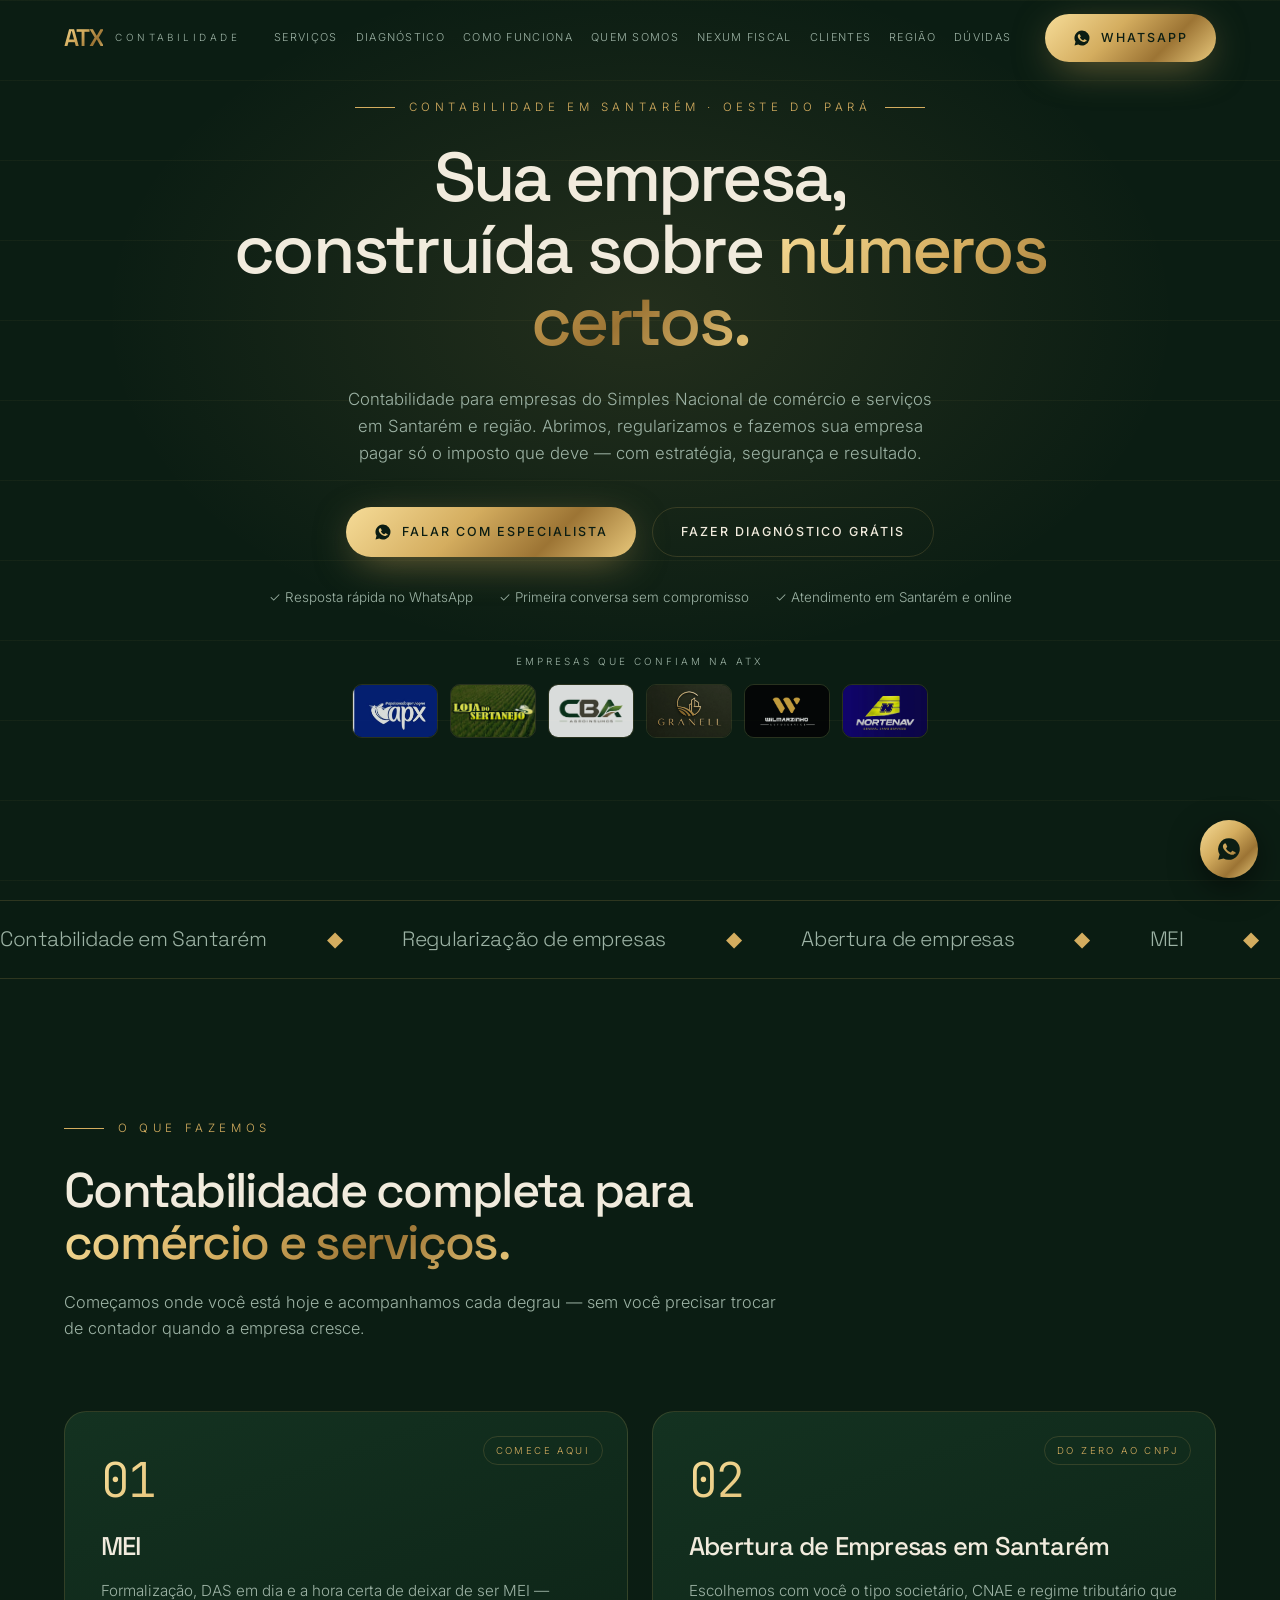
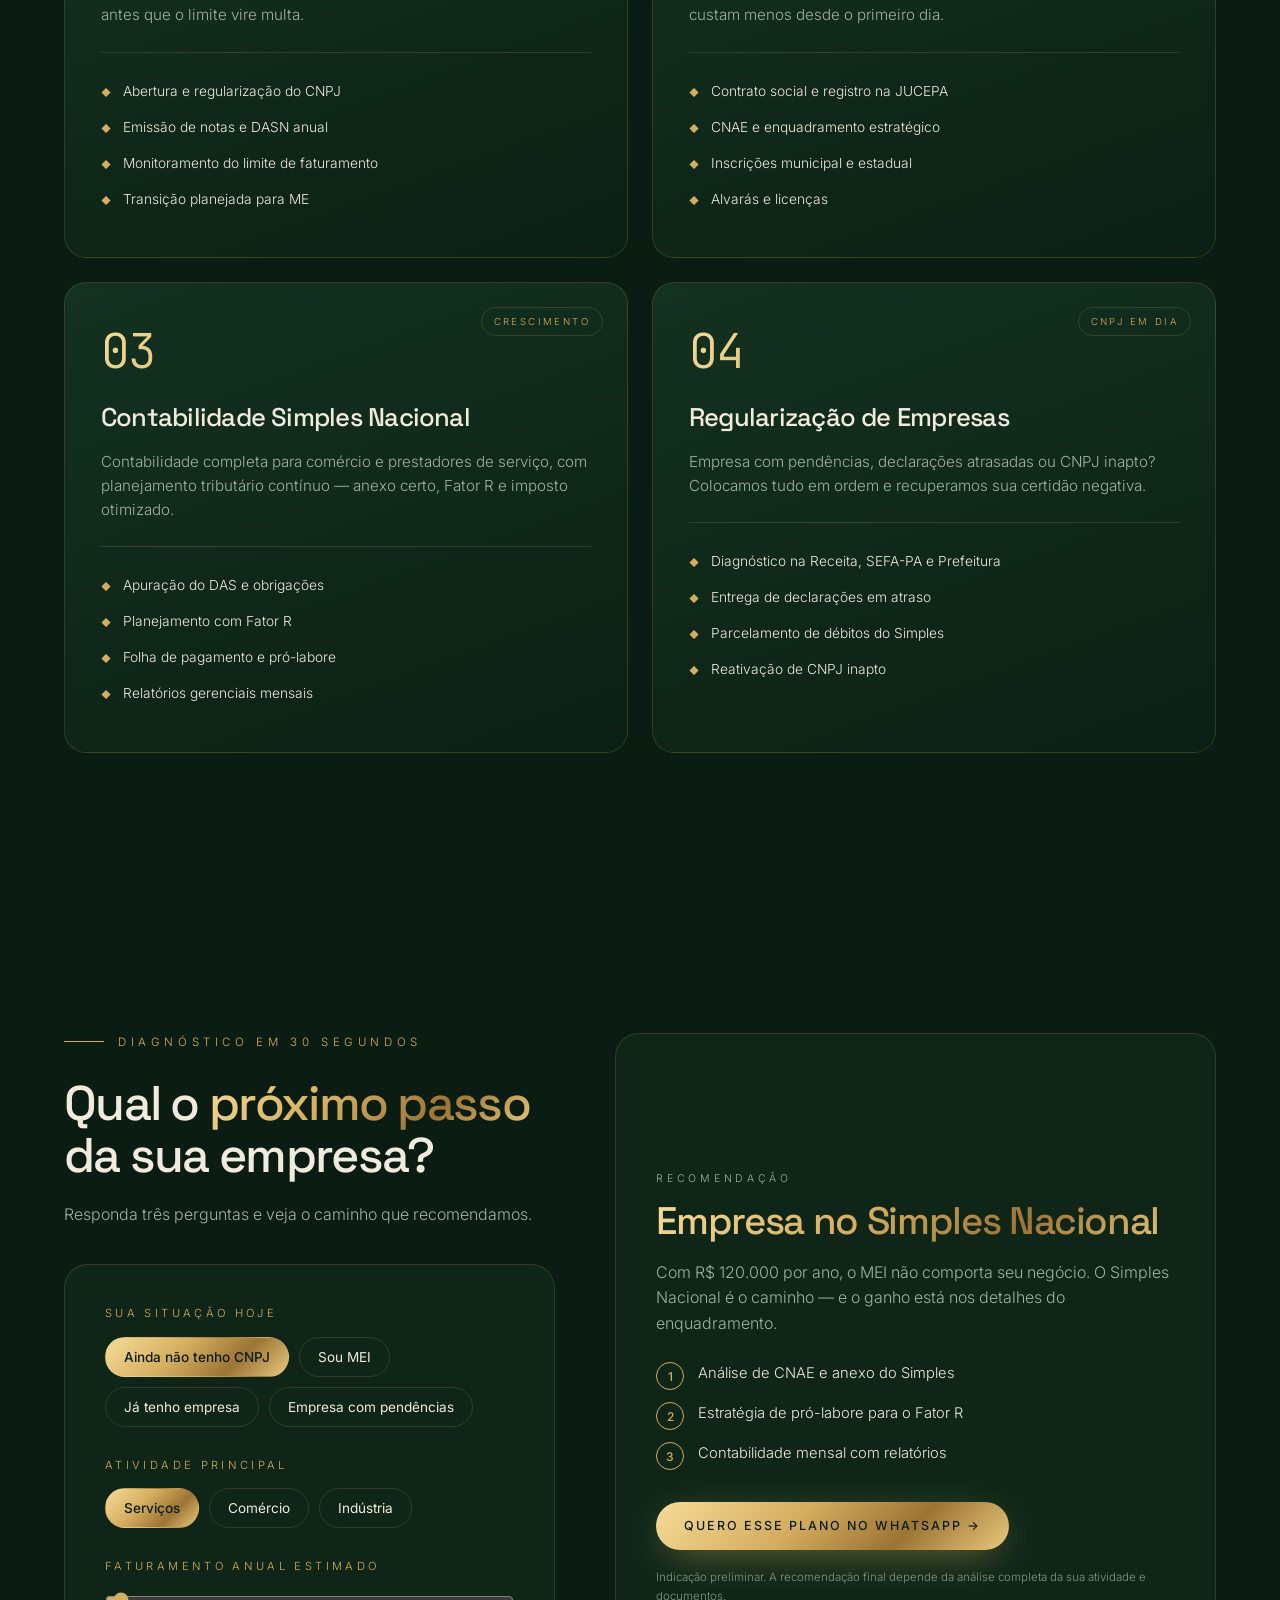
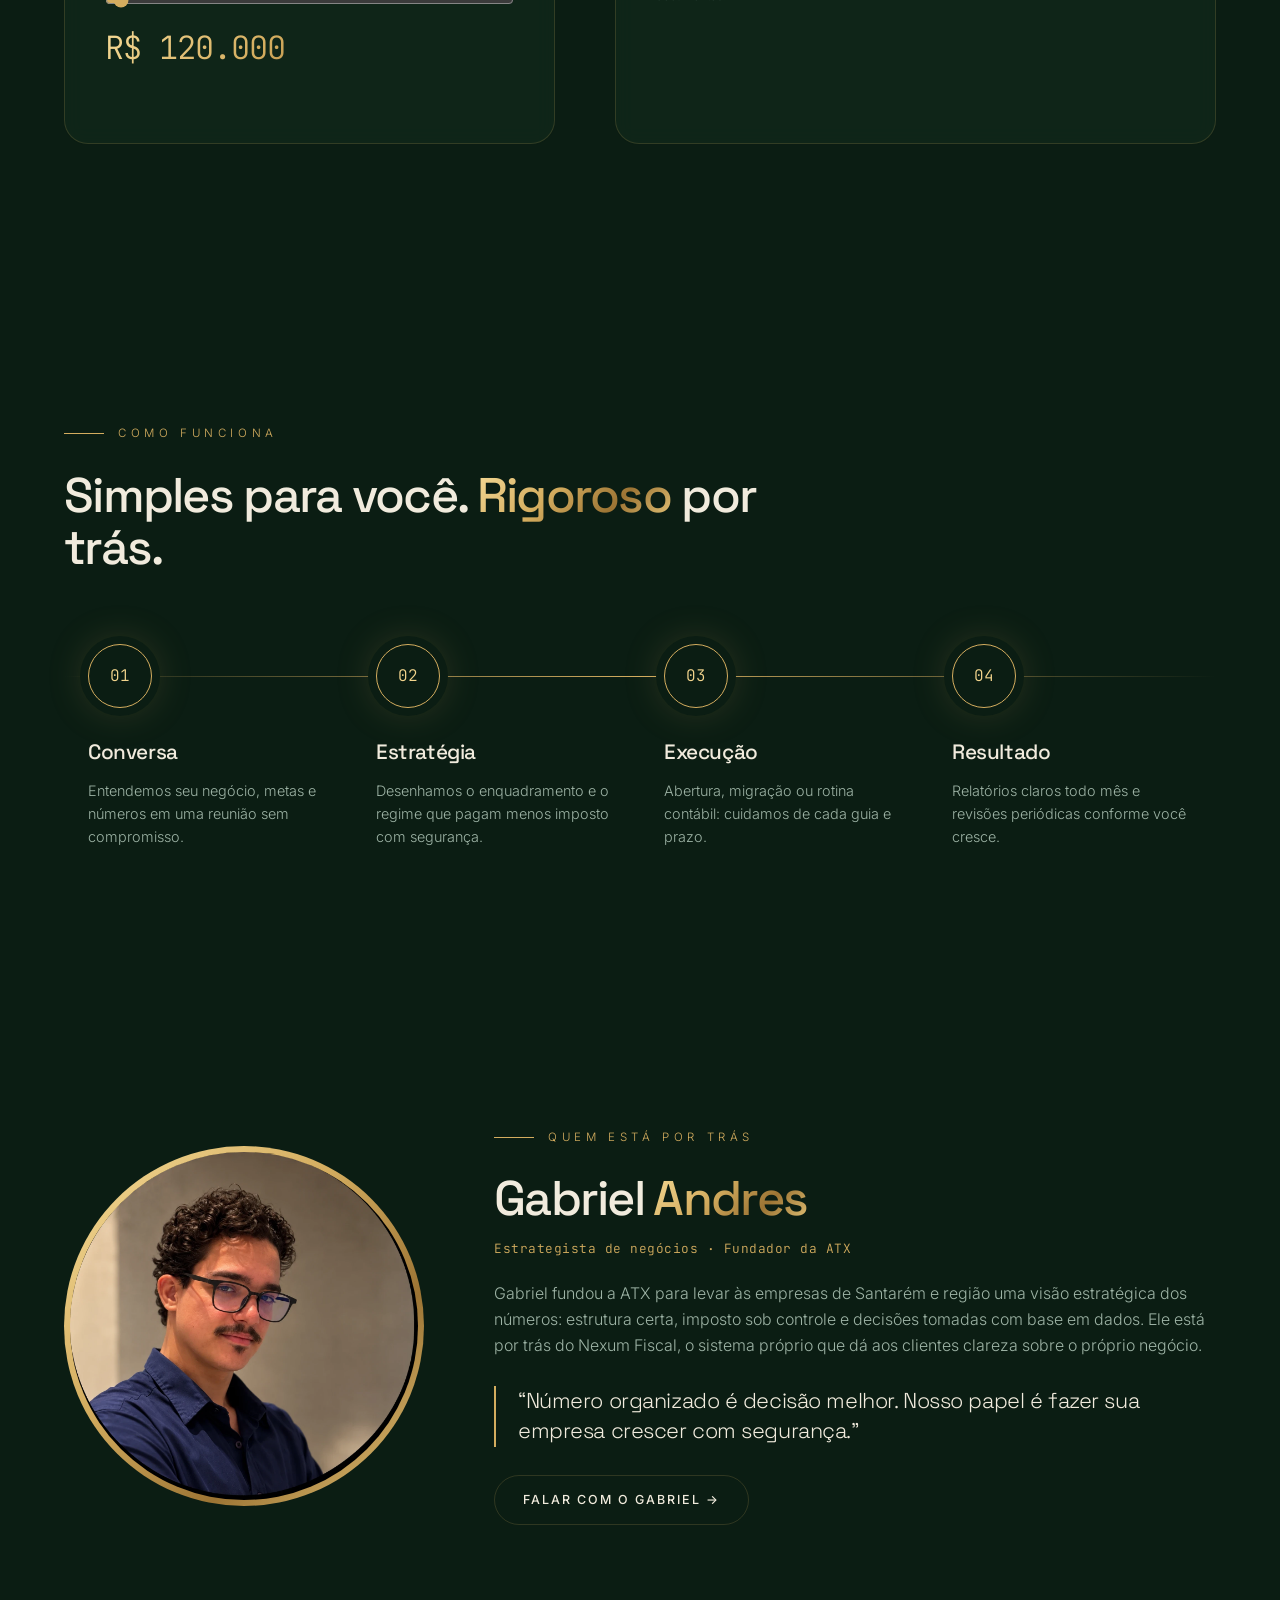
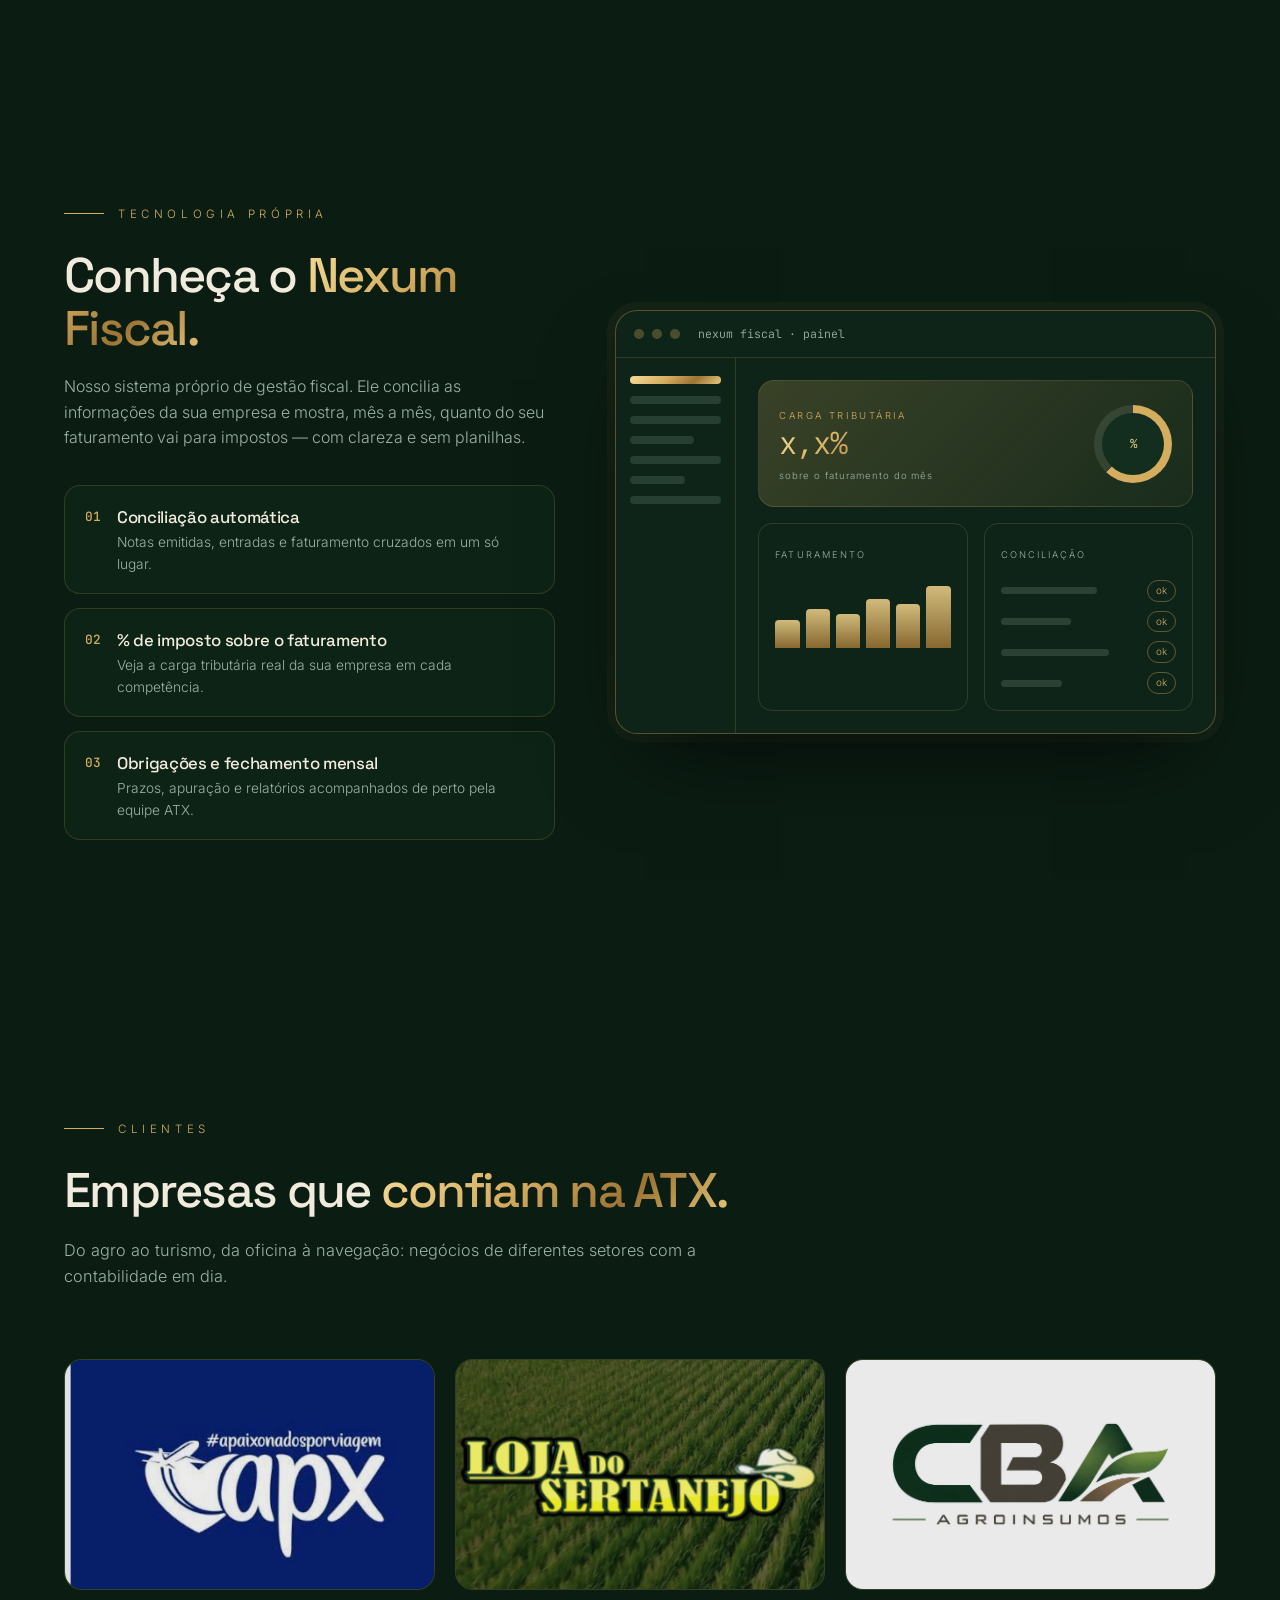
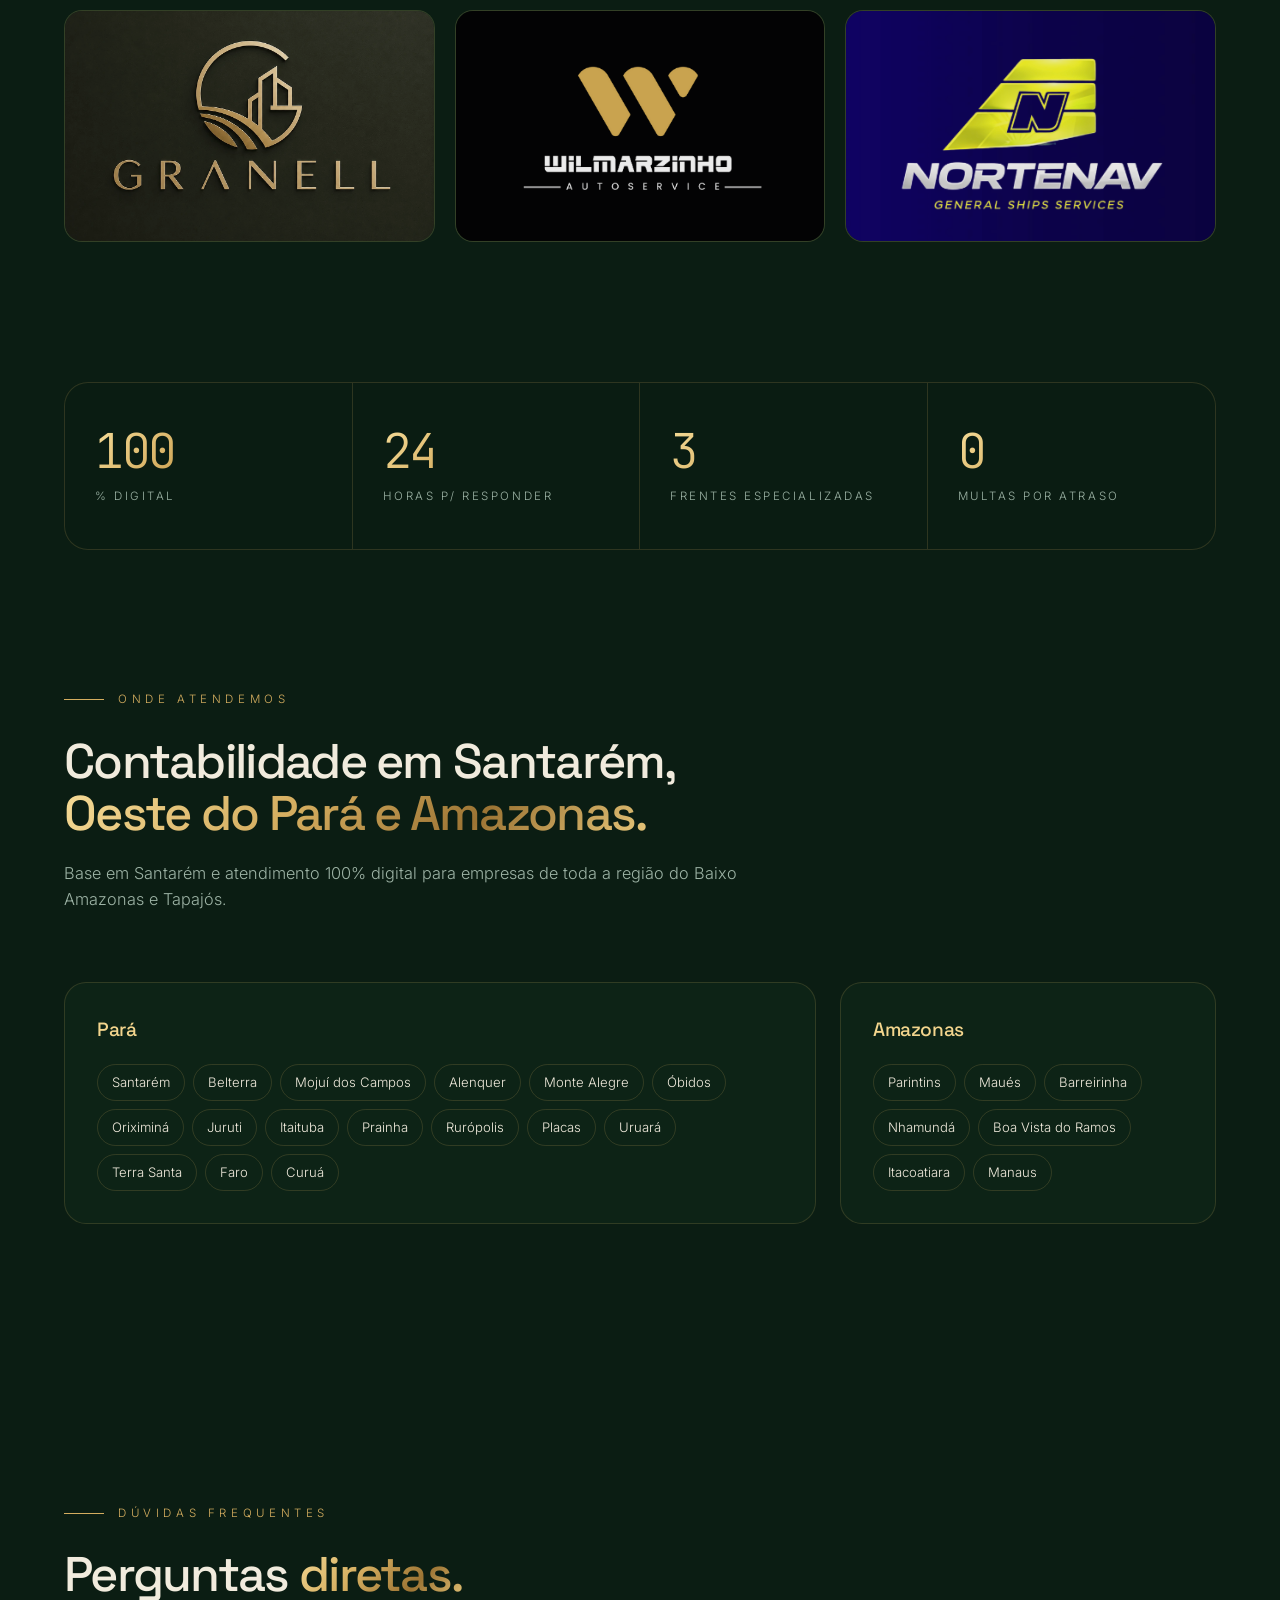
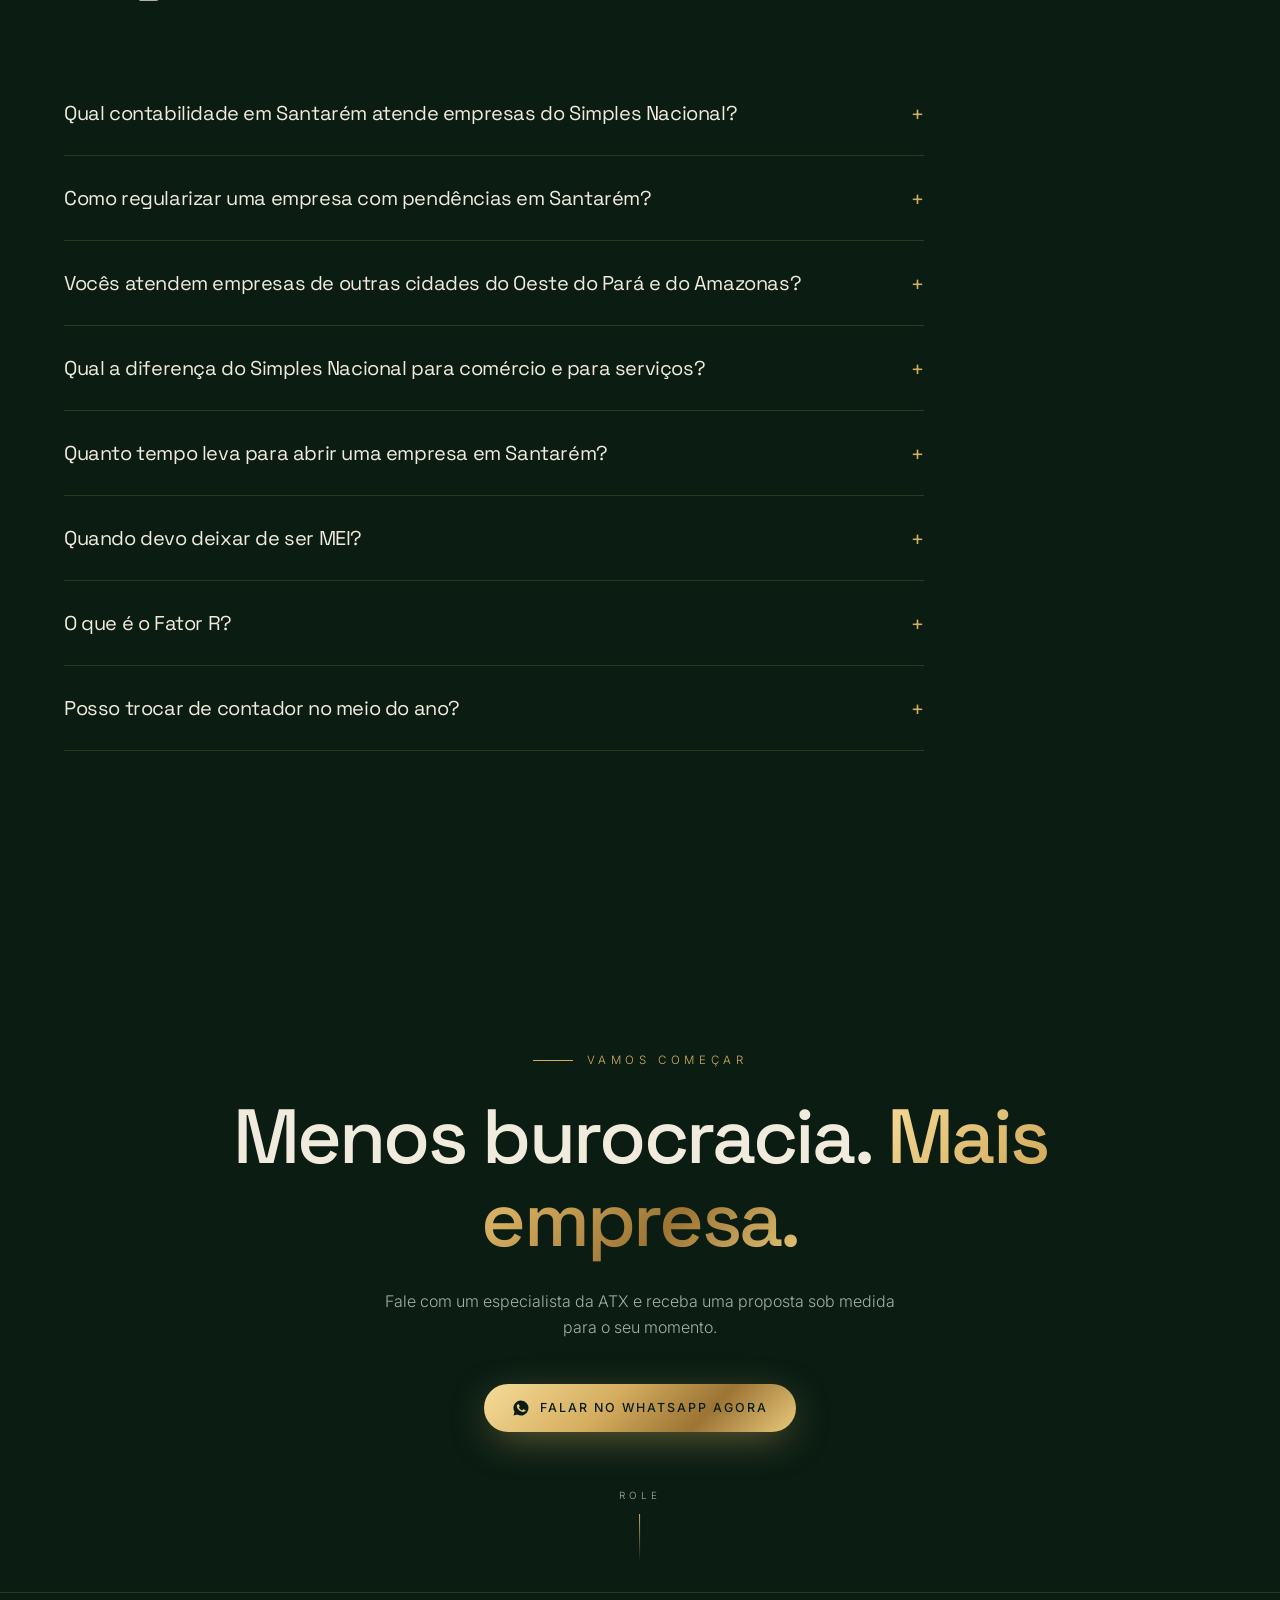
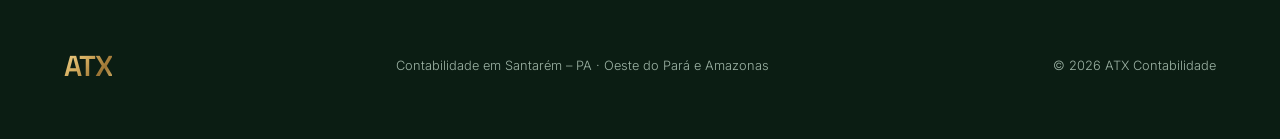
==== commit fd3b6bca: "Otimiza conversão: CTAs diretos ao WhatsApp, prova social, barra mobile e eventos Co-Authored-By: Cl" ====
--- a/index.html
+++ b/index.html
@@ -67,6 +67,12 @@
   .cta-row{display:flex;gap:16px;flex-wrap:wrap}
   .pillars{display:flex;gap:28px;margin-top:56px;font-size:.68rem;letter-spacing:.35em;text-transform:uppercase;color:var(--muted)}
   .pillars b{color:var(--gold);font-weight:500}
+  .trust{display:flex;flex-wrap:wrap;justify-content:center;gap:10px 26px;margin-top:30px;font-size:.84rem;color:var(--muted)}
+  .proof{margin-top:46px}
+  .proof small{display:block;font-size:.62rem;letter-spacing:.3em;text-transform:uppercase;color:var(--muted);margin-bottom:14px}
+  .proof-logos{display:flex;justify-content:center;gap:12px;flex-wrap:wrap}
+  .proof-logos img{width:86px;height:54px;object-fit:cover;border-radius:10px;border:1px solid var(--line);opacity:.85}
+  .mbar{display:none}
   .scroll-hint{position:absolute;bottom:30px;left:50%;transform:translateX(-50%);font-size:.62rem;letter-spacing:.4em;color:var(--muted);text-transform:uppercase;display:flex;flex-direction:column;align-items:center;gap:10px}
   .scroll-hint i{width:1px;height:48px;background:linear-gradient(var(--gold),transparent);animation:drip 2s infinite}
   @keyframes drip{0%{transform:scaleY(0);transform-origin:top}50%{transform:scaleY(1);transform-origin:top}51%{transform-origin:bottom}100%{transform:scaleY(0);transform-origin:bottom}}
@@ -247,6 +253,12 @@
     .btn{letter-spacing:.1em}
     .pillars{margin-top:40px;font-size:.6rem;letter-spacing:.2em;gap:14px;justify-content:center}
     .scroll-hint{display:none}
+    .trust{flex-direction:column;gap:6px;font-size:.8rem;margin-top:24px}
+    .proof{margin-top:34px}.proof-logos{gap:8px}.proof-logos img{width:calc(33% - 6px);height:auto;aspect-ratio:16/10}
+    .mbar{display:flex;position:fixed;left:0;right:0;bottom:0;z-index:40;padding:10px 14px calc(10px + env(safe-area-inset-bottom));background:rgba(11,29,19,.92);backdrop-filter:blur(14px);border-top:1px solid var(--line)}
+    .mbar .btn{width:100%;justify-content:center}
+    .wa{display:none}
+    footer{padding-bottom:110px}
     section{padding:72px 0}
     .sec-head{margin-bottom:40px}
     h2{font-size:1.9rem}
@@ -279,7 +291,7 @@
       <div class="links">
         <a href="#servicos">Serviços</a><a href="#diagnostico">Diagnóstico</a><a href="#processo">Como funciona</a><a href="#quem-somos">Quem somos</a><a href="#nexum">Nexum Fiscal</a><a href="#clientes">Clientes</a><a href="#regiao">Região</a><a href="#faq">Dúvidas</a>
       </div>
-      <a class="btn btn-gold nav-cta" href="#contato">Fale conosco</a>
+      <a class="btn btn-gold nav-cta js-wa" data-cta="topo" href="https://wa.me/5592995096571?text=Oi%2C%20vim%20pelo%20Google%20e%20tenho%20interesse%20em%20servi%C3%A7os%20cont%C3%A1beis." target="_blank" rel="noopener"><svg width="18" height="18" viewBox="0 0 24 24" fill="currentColor" aria-hidden="true"><path d="M12 2a10 10 0 0 0-8.6 15.1L2 22l5-1.3A10 10 0 1 0 12 2zm5.3 14.1c-.2.6-1.3 1.2-1.8 1.2-.5.1-1 .2-3.3-.7-2.8-1.1-4.5-3.9-4.7-4.1-.1-.2-1.1-1.5-1.1-2.9s.7-2 1-2.3c.3-.3.6-.3.8-.3h.6c.2 0 .4 0 .6.5l.9 2.1c.1.2.1.4 0 .5l-.4.6-.4.4c-.1.1-.3.3-.1.6.2.3.7 1.2 1.6 2 1.1 1 2 1.3 2.3 1.4.3.1.5.1.6-.1l.9-1.1c.2-.3.4-.2.7-.1l2 1c.3.1.5.2.5.3.1.2.1.7-.1 1.4z"/></svg> WhatsApp</a>
     </nav>
   </div>
 </header>
@@ -292,10 +304,11 @@
         <h1 class="reveal">Sua empresa, <br>construída sobre <span class="gold">números certos.</span></h1>
         <p class="lead reveal">Contabilidade para empresas do Simples Nacional de comércio e serviços em Santarém e região. Abrimos, regularizamos e fazemos sua empresa pagar só o imposto que deve — com estratégia, segurança e resultado.</p>
         <div class="cta-row reveal">
-          <a class="btn btn-gold" href="#diagnostico">Fazer diagnóstico grátis →</a>
-          <a class="btn btn-ghost" href="#servicos">Ver serviços</a>
+          <a class="btn btn-gold js-wa" data-cta="hero" href="https://wa.me/5592995096571?text=Oi%2C%20vim%20pelo%20Google%20e%20tenho%20interesse%20em%20servi%C3%A7os%20cont%C3%A1beis." target="_blank" rel="noopener"><svg width="18" height="18" viewBox="0 0 24 24" fill="currentColor" aria-hidden="true"><path d="M12 2a10 10 0 0 0-8.6 15.1L2 22l5-1.3A10 10 0 1 0 12 2zm5.3 14.1c-.2.6-1.3 1.2-1.8 1.2-.5.1-1 .2-3.3-.7-2.8-1.1-4.5-3.9-4.7-4.1-.1-.2-1.1-1.5-1.1-2.9s.7-2 1-2.3c.3-.3.6-.3.8-.3h.6c.2 0 .4 0 .6.5l.9 2.1c.1.2.1.4 0 .5l-.4.6-.4.4c-.1.1-.3.3-.1.6.2.3.7 1.2 1.6 2 1.1 1 2 1.3 2.3 1.4.3.1.5.1.6-.1l.9-1.1c.2-.3.4-.2.7-.1l2 1c.3.1.5.2.5.3.1.2.1.7-.1 1.4z"/></svg> Falar com especialista</a>
+          <a class="btn btn-ghost" href="#diagnostico">Fazer diagnóstico grátis</a>
         </div>
-        <div class="pillars reveal"><span><b>01</b> Estratégia</span><span><b>02</b> Segurança</span><span><b>03</b> Resultados</span></div>
+        <div class="trust reveal"><span>✓ Resposta rápida no WhatsApp</span><span>✓ Primeira conversa sem compromisso</span><span>✓ Atendimento em Santarém e online</span></div>
+        <div class="proof reveal"><small>Empresas que confiam na ATX</small><div class="proof-logos"><img src="assets/clientes/apx.png" alt="" loading="eager"><img src="assets/clientes/loja-do-sertanejo.png" alt="" loading="eager"><img src="assets/clientes/cba.webp" alt="" loading="eager"><img src="assets/clientes/granell.webp" alt="" loading="eager"><img src="assets/clientes/wilmarzinho.png" alt="" loading="eager"><img src="assets/clientes/nortenav.png" alt="" loading="eager"></div></div>
       </div>
     </div>
     <div class="scroll-hint">Role<i></i></div>
@@ -396,7 +409,7 @@
         <div class="f-role">Estrategista de negócios · Fundador da ATX</div>
         <p style="color:var(--muted)">Gabriel fundou a ATX para levar às empresas de Santarém e região uma visão estratégica dos números: estrutura certa, imposto sob controle e decisões tomadas com base em dados. Ele está por trás do Nexum Fiscal, o sistema próprio que dá aos clientes clareza sobre o próprio negócio.</p>
         <blockquote>“Número organizado é decisão melhor. Nosso papel é fazer sua empresa crescer com segurança.”</blockquote>
-        <a class="btn btn-ghost" href="#contato">Falar com o Gabriel →</a>
+        <a class="btn btn-ghost js-wa" data-cta="gabriel" href="https://wa.me/5592995096571?text=Oi%2C%20vim%20pelo%20Google%20e%20tenho%20interesse%20em%20servi%C3%A7os%20cont%C3%A1beis." target="_blank" rel="noopener">Falar com o Gabriel →</a>
       </div>
     </div>
   </section>
@@ -493,7 +506,7 @@
       <div class="eyebrow" style="justify-content:center">Vamos começar</div>
       <h2>Menos burocracia. <span class="gold">Mais empresa.</span></h2>
       <p>Fale com um especialista da ATX e receba uma proposta sob medida para o seu momento.</p>
-      <a class="btn btn-gold" href="https://wa.me/5592995096571?text=Oi%2C%20vim%20pelo%20Google%20e%20tenho%20interesse%20em%20servi%C3%A7os%20cont%C3%A1beis." target="_blank" rel="noopener">Falar no WhatsApp →</a>
+      <a class="btn btn-gold js-wa" data-cta="final" href="https://wa.me/5592995096571?text=Oi%2C%20vim%20pelo%20Google%20e%20tenho%20interesse%20em%20servi%C3%A7os%20cont%C3%A1beis." target="_blank" rel="noopener"><svg width="18" height="18" viewBox="0 0 24 24" fill="currentColor" aria-hidden="true"><path d="M12 2a10 10 0 0 0-8.6 15.1L2 22l5-1.3A10 10 0 1 0 12 2zm5.3 14.1c-.2.6-1.3 1.2-1.8 1.2-.5.1-1 .2-3.3-.7-2.8-1.1-4.5-3.9-4.7-4.1-.1-.2-1.1-1.5-1.1-2.9s.7-2 1-2.3c.3-.3.6-.3.8-.3h.6c.2 0 .4 0 .6.5l.9 2.1c.1.2.1.4 0 .5l-.4.6-.4.4c-.1.1-.3.3-.1.6.2.3.7 1.2 1.6 2 1.1 1 2 1.3 2.3 1.4.3.1.5.1.6-.1l.9-1.1c.2-.3.4-.2.7-.1l2 1c.3.1.5.2.5.3.1.2.1.7-.1 1.4z"/></svg> Falar no WhatsApp agora</a>
     </div>
   </section>
 </main>
@@ -506,11 +519,28 @@
   </div>
 </footer>
 
-<a class="wa" href="https://wa.me/5592995096571?text=Oi%2C%20vim%20pelo%20Google%20e%20tenho%20interesse%20em%20servi%C3%A7os%20cont%C3%A1beis." target="_blank" rel="noopener" aria-label="WhatsApp">
+<a class="wa js-wa" data-cta="flutuante" href="https://wa.me/5592995096571?text=Oi%2C%20vim%20pelo%20Google%20e%20tenho%20interesse%20em%20servi%C3%A7os%20cont%C3%A1beis." target="_blank" rel="noopener" aria-label="WhatsApp">
   <svg width="26" height="26" viewBox="0 0 24 24" fill="#0b1d13"><path d="M12 2a10 10 0 0 0-8.6 15.1L2 22l5-1.3A10 10 0 1 0 12 2zm5.3 14.1c-.2.6-1.3 1.2-1.8 1.2-.5.1-1 .2-3.3-.7-2.8-1.1-4.5-3.9-4.7-4.1-.1-.2-1.1-1.5-1.1-2.9s.7-2 1-2.3c.3-.3.6-.3.8-.3h.6c.2 0 .4 0 .6.5l.9 2.1c.1.2.1.4 0 .5l-.4.6-.4.4c-.1.1-.3.3-.1.6.2.3.7 1.2 1.6 2 1.1 1 2 1.3 2.3 1.4.3.1.5.1.6-.1l.9-1.1c.2-.3.4-.2.7-.1l2 1c.3.1.5.2.5.3.1.2.1.7-.1 1.4z"/></svg>
 </a>
 
+<div class="mbar"><a class="btn btn-gold js-wa" data-cta="barra-mobile" href="https://wa.me/5592995096571?text=Oi%2C%20vim%20pelo%20Google%20e%20tenho%20interesse%20em%20servi%C3%A7os%20cont%C3%A1beis." target="_blank" rel="noopener"><svg width="18" height="18" viewBox="0 0 24 24" fill="currentColor" aria-hidden="true"><path d="M12 2a10 10 0 0 0-8.6 15.1L2 22l5-1.3A10 10 0 1 0 12 2zm5.3 14.1c-.2.6-1.3 1.2-1.8 1.2-.5.1-1 .2-3.3-.7-2.8-1.1-4.5-3.9-4.7-4.1-.1-.2-1.1-1.5-1.1-2.9s.7-2 1-2.3c.3-.3.6-.3.8-.3h.6c.2 0 .4 0 .6.5l.9 2.1c.1.2.1.4 0 .5l-.4.6-.4.4c-.1.1-.3.3-.1.6.2.3.7 1.2 1.6 2 1.1 1 2 1.3 2.3 1.4.3.1.5.1.6-.1l.9-1.1c.2-.3.4-.2.7-.1l2 1c.3.1.5.2.5.3.1.2.1.7-.1 1.4z"/></svg> Falar no WhatsApp</a></div>
+
 <script>
+  // WhatsApp: mensagem conforme a origem do anúncio + eventos de conversão
+  const WA_NUM='5592995096571';
+  const qs=new URLSearchParams(location.search);
+  try{if(qs.get('utm_source'))sessionStorage.setItem('src',qs.get('utm_source').toLowerCase())}catch(e){}
+  const src=(()=>{try{return sessionStorage.getItem('src')}catch(e){return qs.get('utm_source')}})()||'';
+  const origem=/face|insta|meta|ig|fb/.test(src)?'pelo Instagram':/google|gads|adwords/.test(src)||!src?'pelo Google':'pelo site';
+  const waUrl=extra=>`https://wa.me/${WA_NUM}?text=${encodeURIComponent(`Oi, vim ${origem} e tenho interesse em serviços contábeis.${extra?' '+extra:''}`)}`;
+  function track(cta){
+    try{window.dataLayer=window.dataLayer||[];dataLayer.push({event:'whatsapp_click',cta})}catch(e){}
+    try{window.gtag&&gtag('event','generate_lead',{method:'whatsapp',cta})}catch(e){}
+    try{window.fbq&&fbq('track','Contact',{content_name:cta})}catch(e){}
+  }
+  document.addEventListener('click',e=>{const a=e.target.closest('.js-wa');if(!a)return;a.href=waUrl(a.dataset.extra||'');track(a.dataset.cta||'whatsapp')});
+  document.querySelectorAll('.js-wa').forEach(a=>a.href=waUrl(a.dataset.extra||''));
+
   // ticker
   const words=["Contabilidade em Santarém","Regularização de empresas","Abertura de empresas","MEI","Simples Nacional","Comércio e serviços","Nexum Fiscal","Fator R","Planejamento tributário","Folha e pró-labore","Relatórios gerenciais"];
   document.getElementById('ticker').innerHTML=[...words,...words].map(w=>`<span>${w}<em>◆</em></span>`).join('');
@@ -541,7 +571,7 @@
   fat.addEventListener('input',()=>{st.fat=+fat.value;document.getElementById('fatv').textContent=brl(st.fat);render()});
   function render(){
     const MEI=81000;let badge,title,text,steps;
-    if(st.sit==='irreg'){badge='Recomendação';title='Regularizar sua empresa';text='Pendências travam crédito, licitações e notas fiscais. Primeiro colocamos o CNPJ em dia; depois, ajustamos o regime para você pagar menos.';steps=['Diagnóstico na Receita, SEFA-PA e Prefeitura','Declarações em atraso e parcelamento de débitos','Certidão negativa e contabilidade mensal'];document.getElementById('result').innerHTML=`<div class="badge">${badge}</div><h3 class="gold">${title}</h3><p>${text}</p><div class="steps">${steps.map((s,i)=>`<div><b>${i+1}</b><span>${s}</span></div>`).join('')}</div><a class="btn btn-gold" href="#contato" style="align-self:flex-start">Quero regularizar →</a><p class="fine">Indicação preliminar. A recomendação final depende da análise completa da sua empresa.</p>`;return}
+    if(st.sit==='irreg'){badge='Recomendação';title='Regularizar sua empresa';text='Pendências travam crédito, licitações e notas fiscais. Primeiro colocamos o CNPJ em dia; depois, ajustamos o regime para você pagar menos.';steps=['Diagnóstico na Receita, SEFA-PA e Prefeitura','Declarações em atraso e parcelamento de débitos','Certidão negativa e contabilidade mensal'];document.getElementById('result').innerHTML=`<div class="badge">${badge}</div><h3 class="gold">${title}</h3><p>${text}</p><div class="steps">${steps.map((s,i)=>`<div><b>${i+1}</b><span>${s}</span></div>`).join('')}</div><a class="btn btn-gold js-wa" data-cta="diagnostico" data-extra="Minha empresa tem pendências e quero regularizar." href="#" target="_blank" rel="noopener" style="align-self:flex-start">Quero regularizar no WhatsApp →</a><p class="fine">Indicação preliminar. A recomendação final depende da análise completa da sua empresa.</p>`;return}
     if(st.fat>MEI||st.atv==='industria'&&st.fat>MEI){
       badge='Recomendação';title=st.sit==='me'?'Otimizar seu Simples Nacional':'Empresa no Simples Nacional';
       text=`Com ${brl(st.fat)} por ano, o MEI não comporta seu negócio. O Simples Nacional é o caminho — e o ganho está nos detalhes do enquadramento.`;
@@ -554,7 +584,7 @@
     }
     document.getElementById('result').innerHTML=`<div class="badge">${badge}</div><h3 class="gold">${title}</h3><p>${text}</p>
       <div class="steps">${steps.map((s,i)=>`<div><b>${i+1}</b><span>${s}</span></div>`).join('')}</div>
-      <a class="btn btn-gold" href="#contato" style="align-self:flex-start">Quero esse plano →</a>
+      <a class="btn btn-gold js-wa" data-cta="diagnostico" data-extra="Fiz o diagnóstico: ${title}, faturamento de ${brl(st.fat)}/ano." href="#" target="_blank" rel="noopener" style="align-self:flex-start">Quero esse plano no WhatsApp →</a>
       <p class="fine">Indicação preliminar. A recomendação final depende da análise completa da sua atividade e documentos.</p>`;
   }
   render();
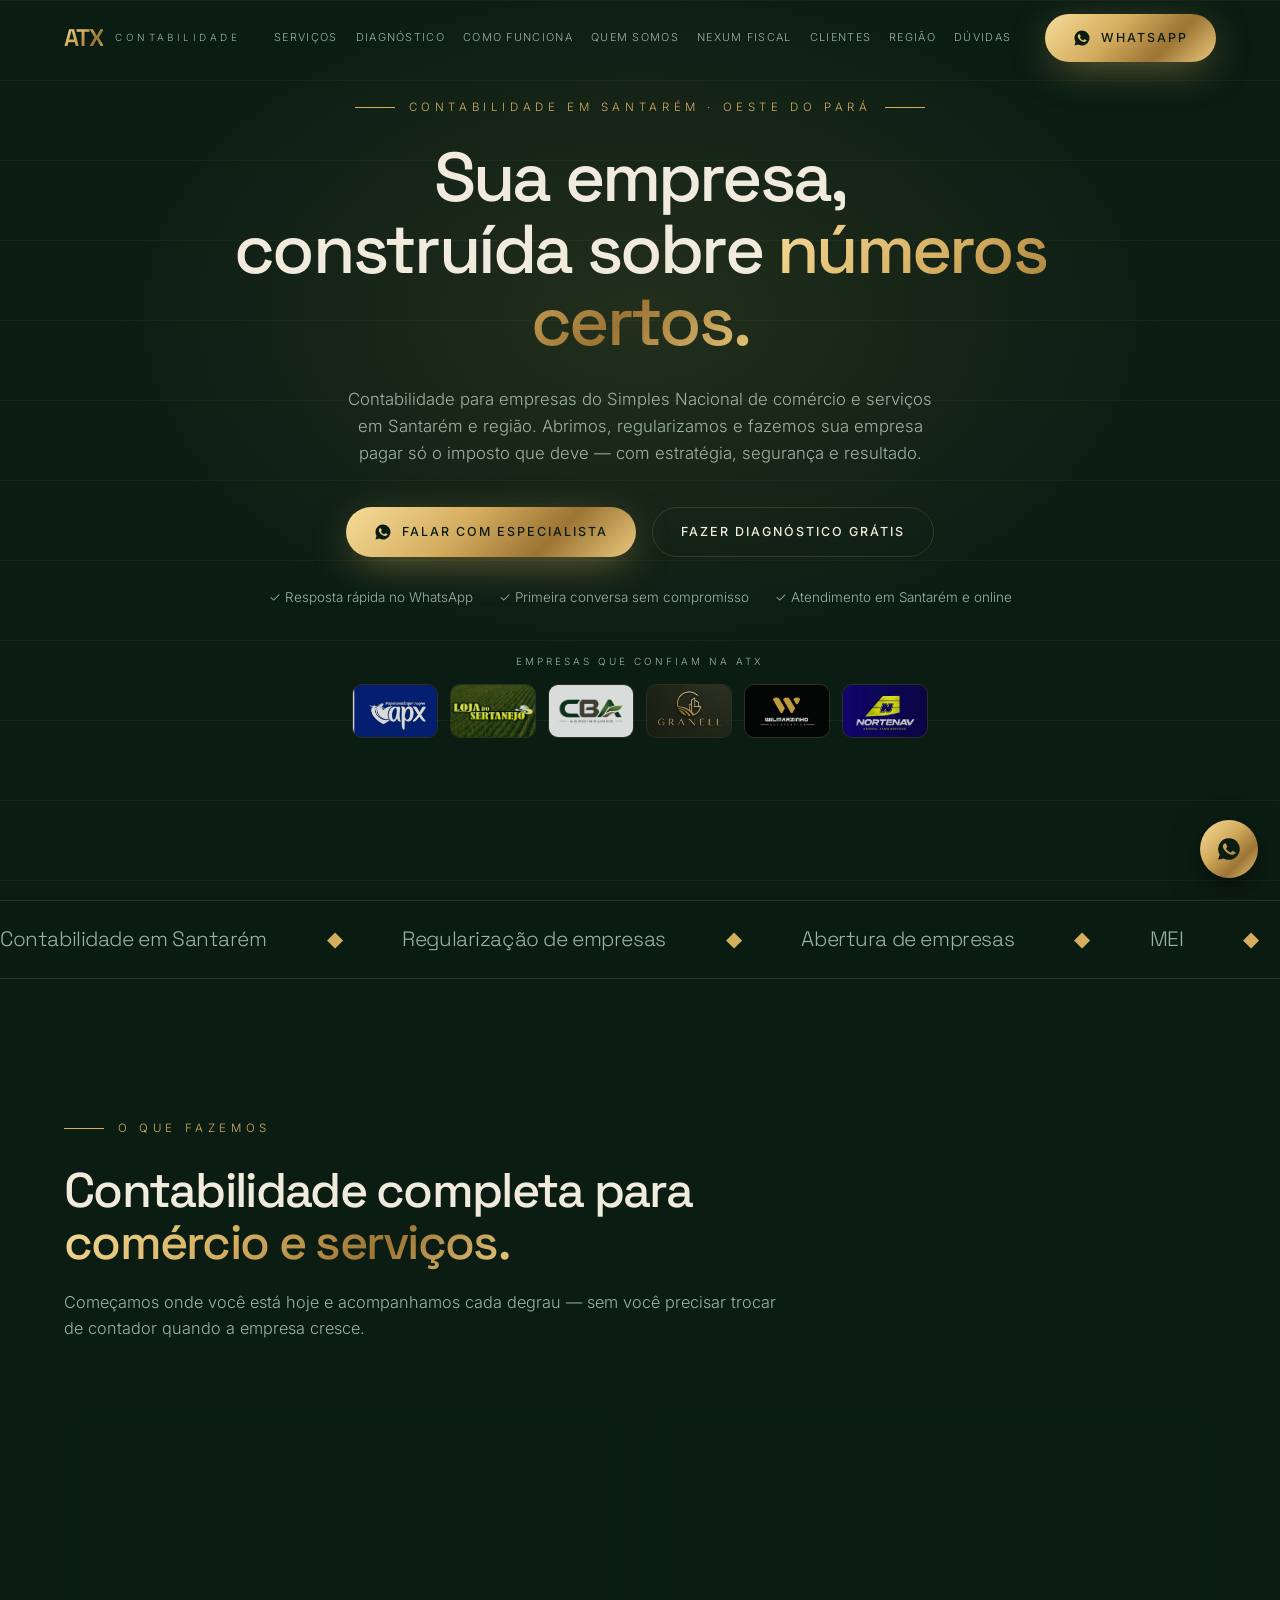
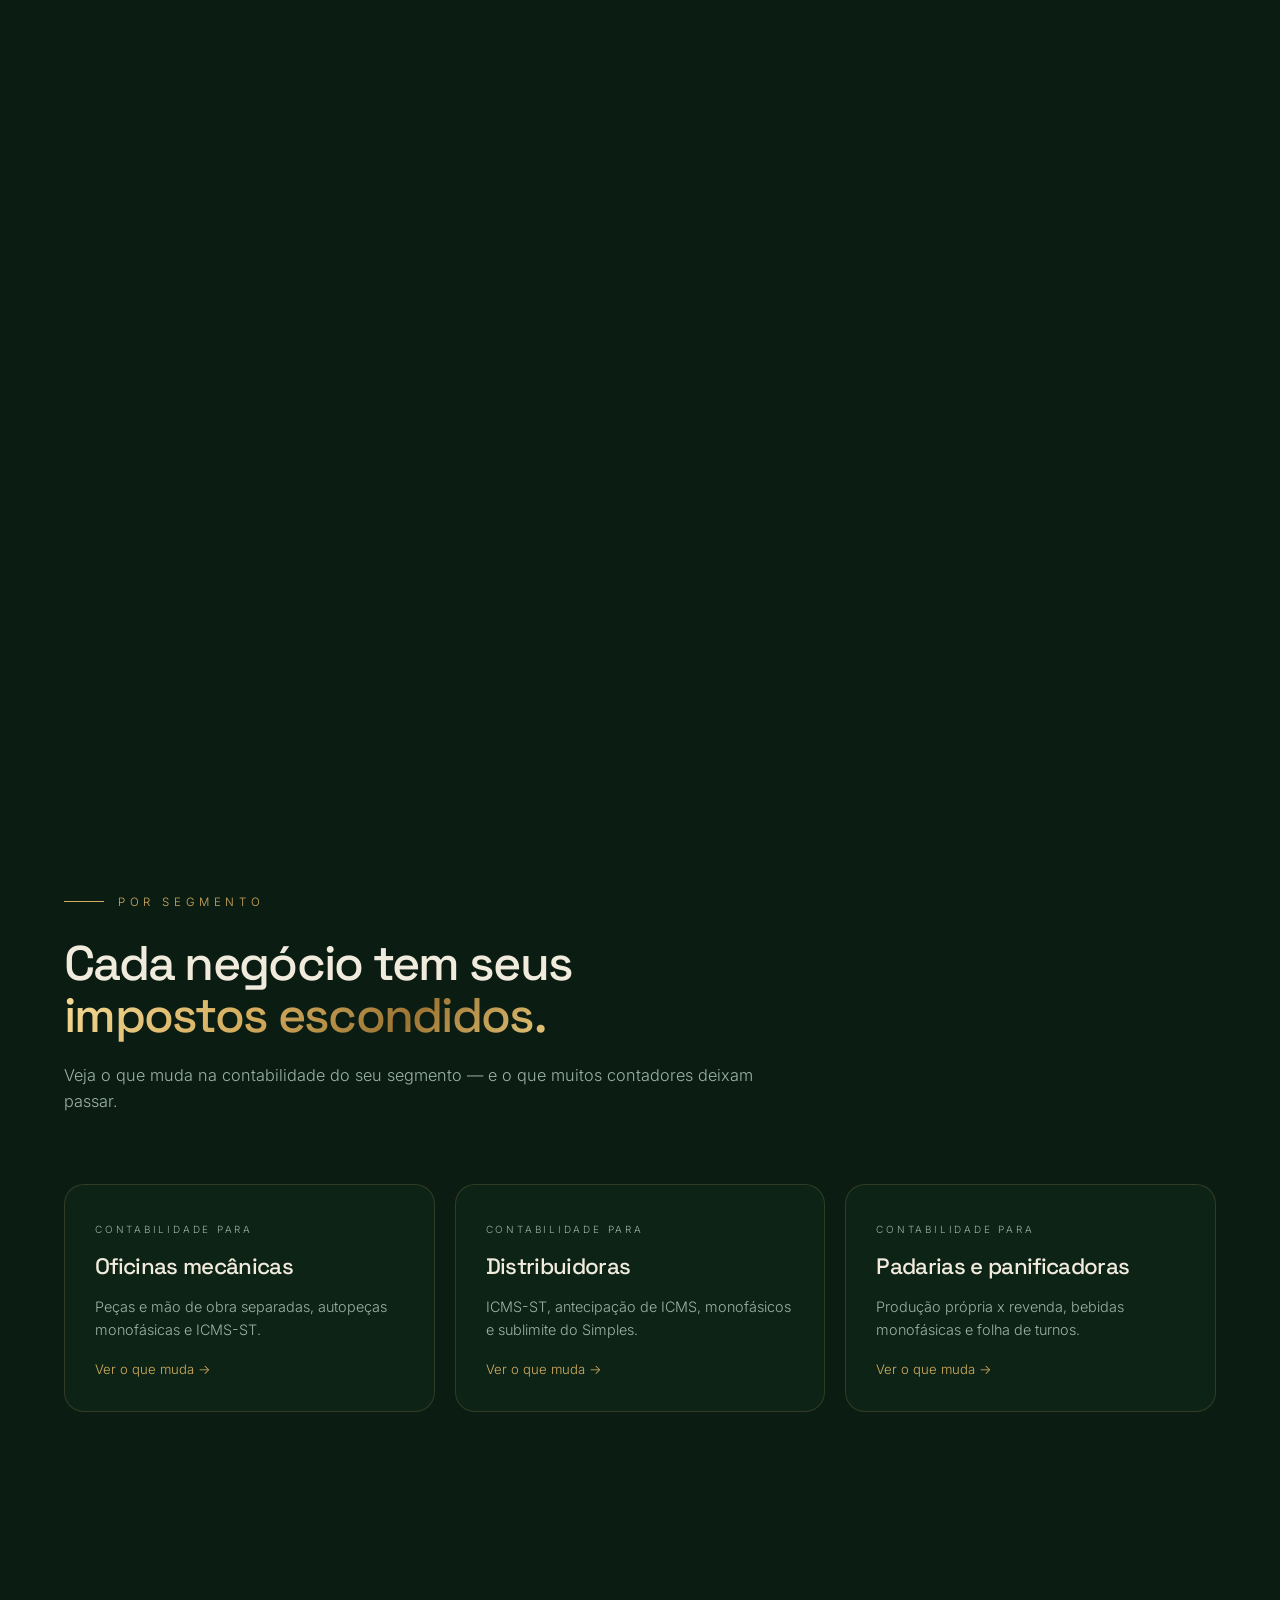
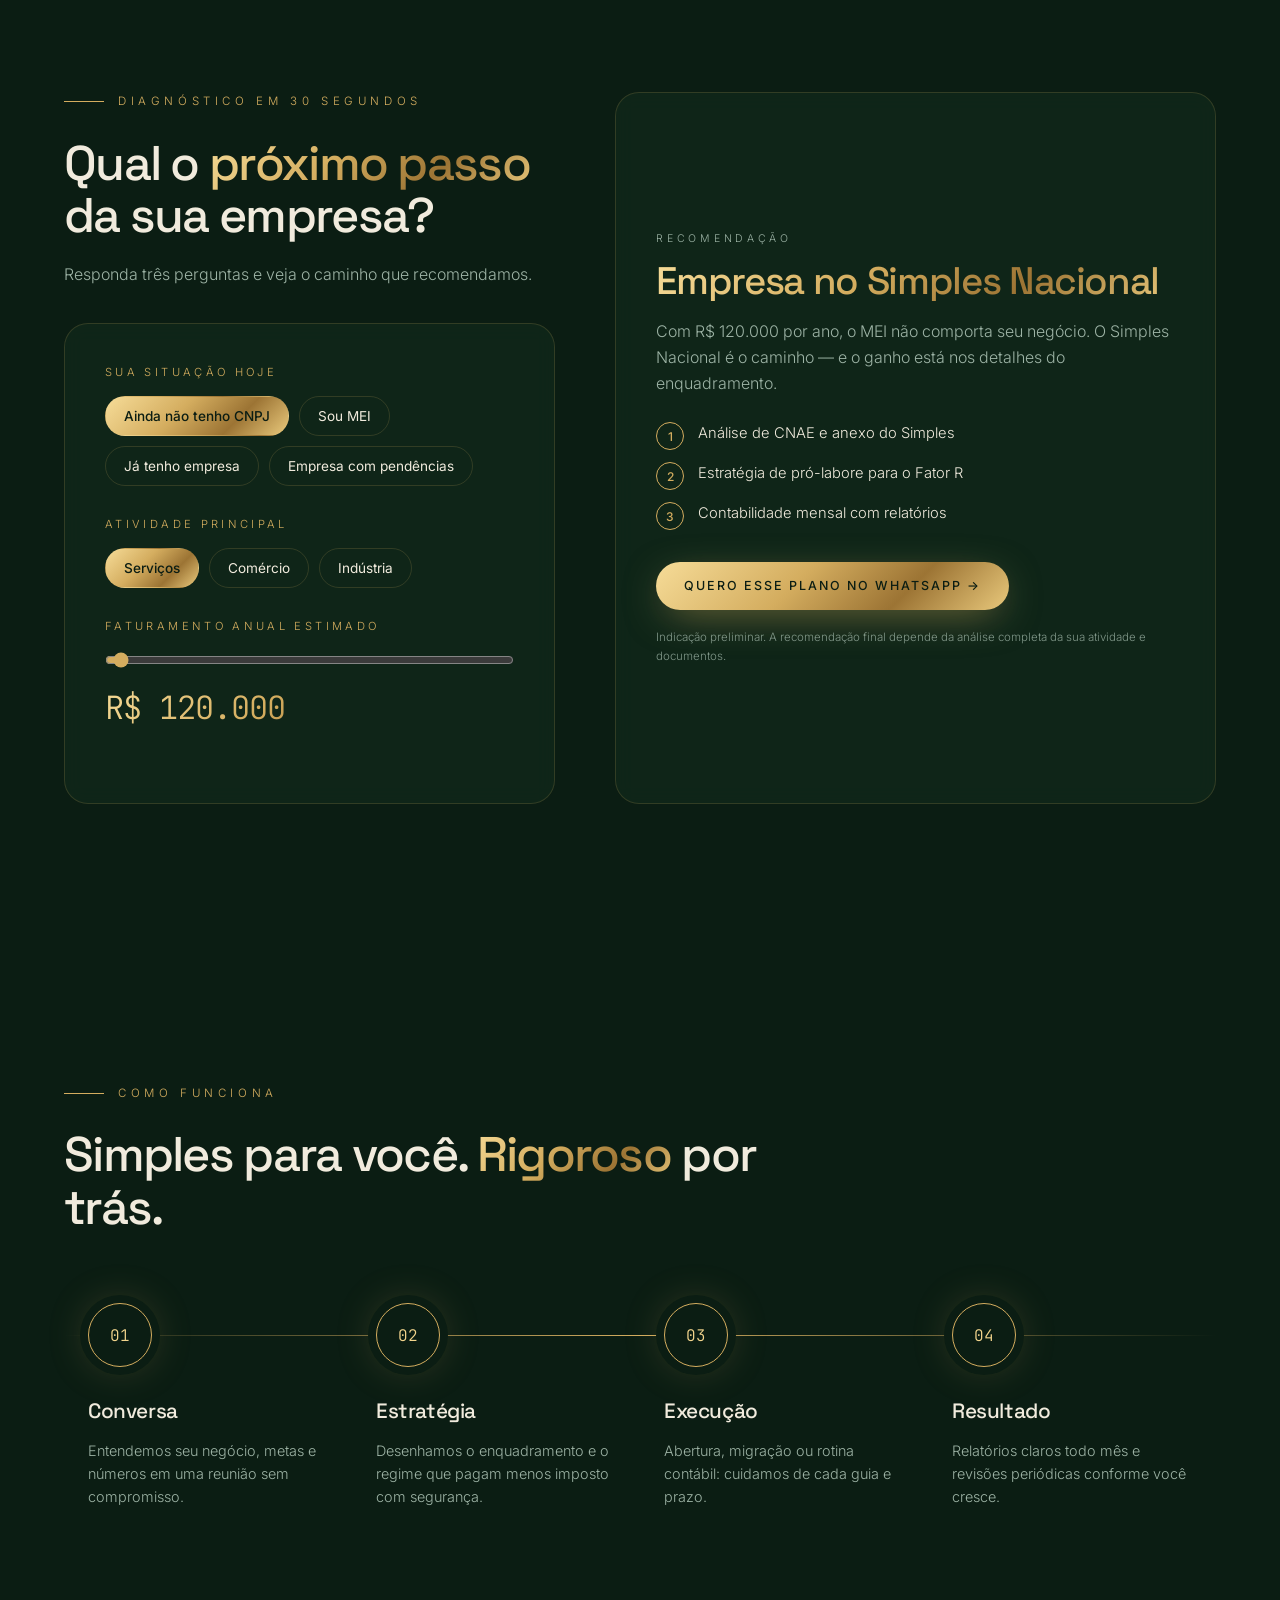
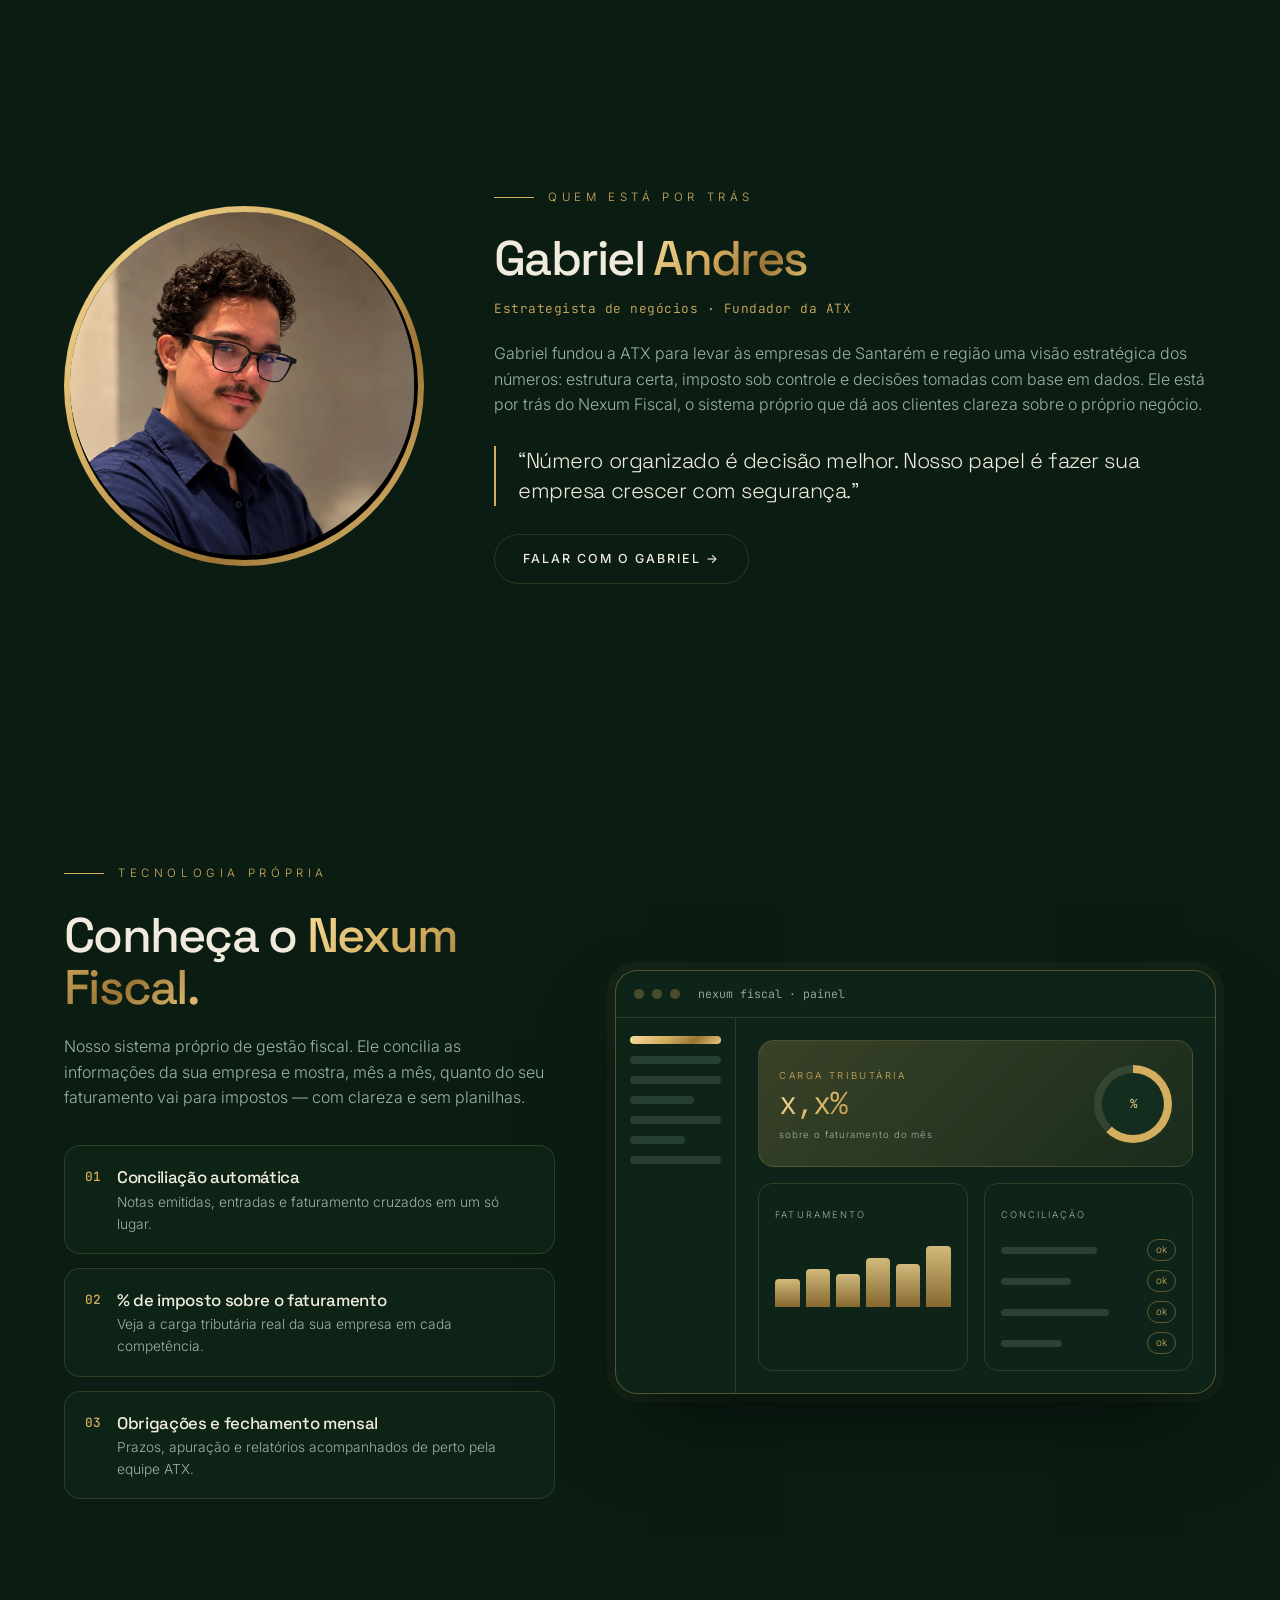
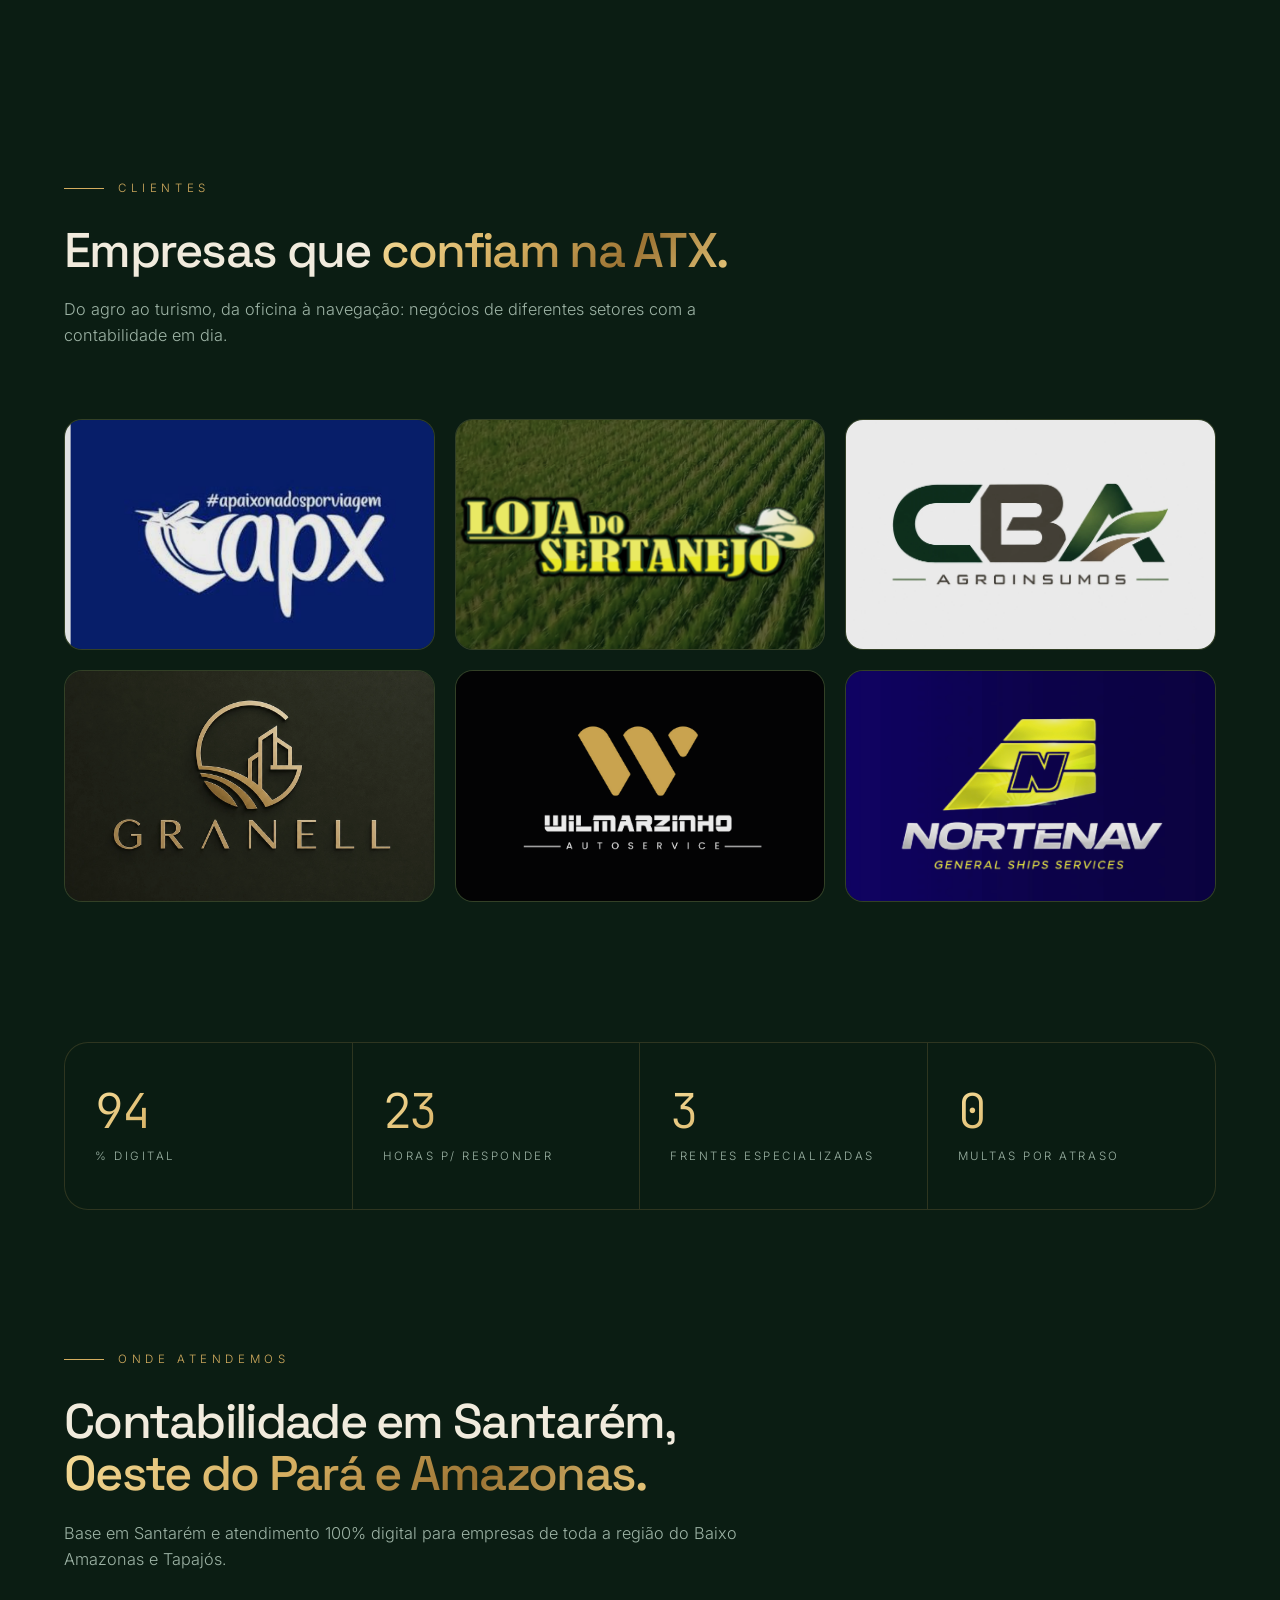
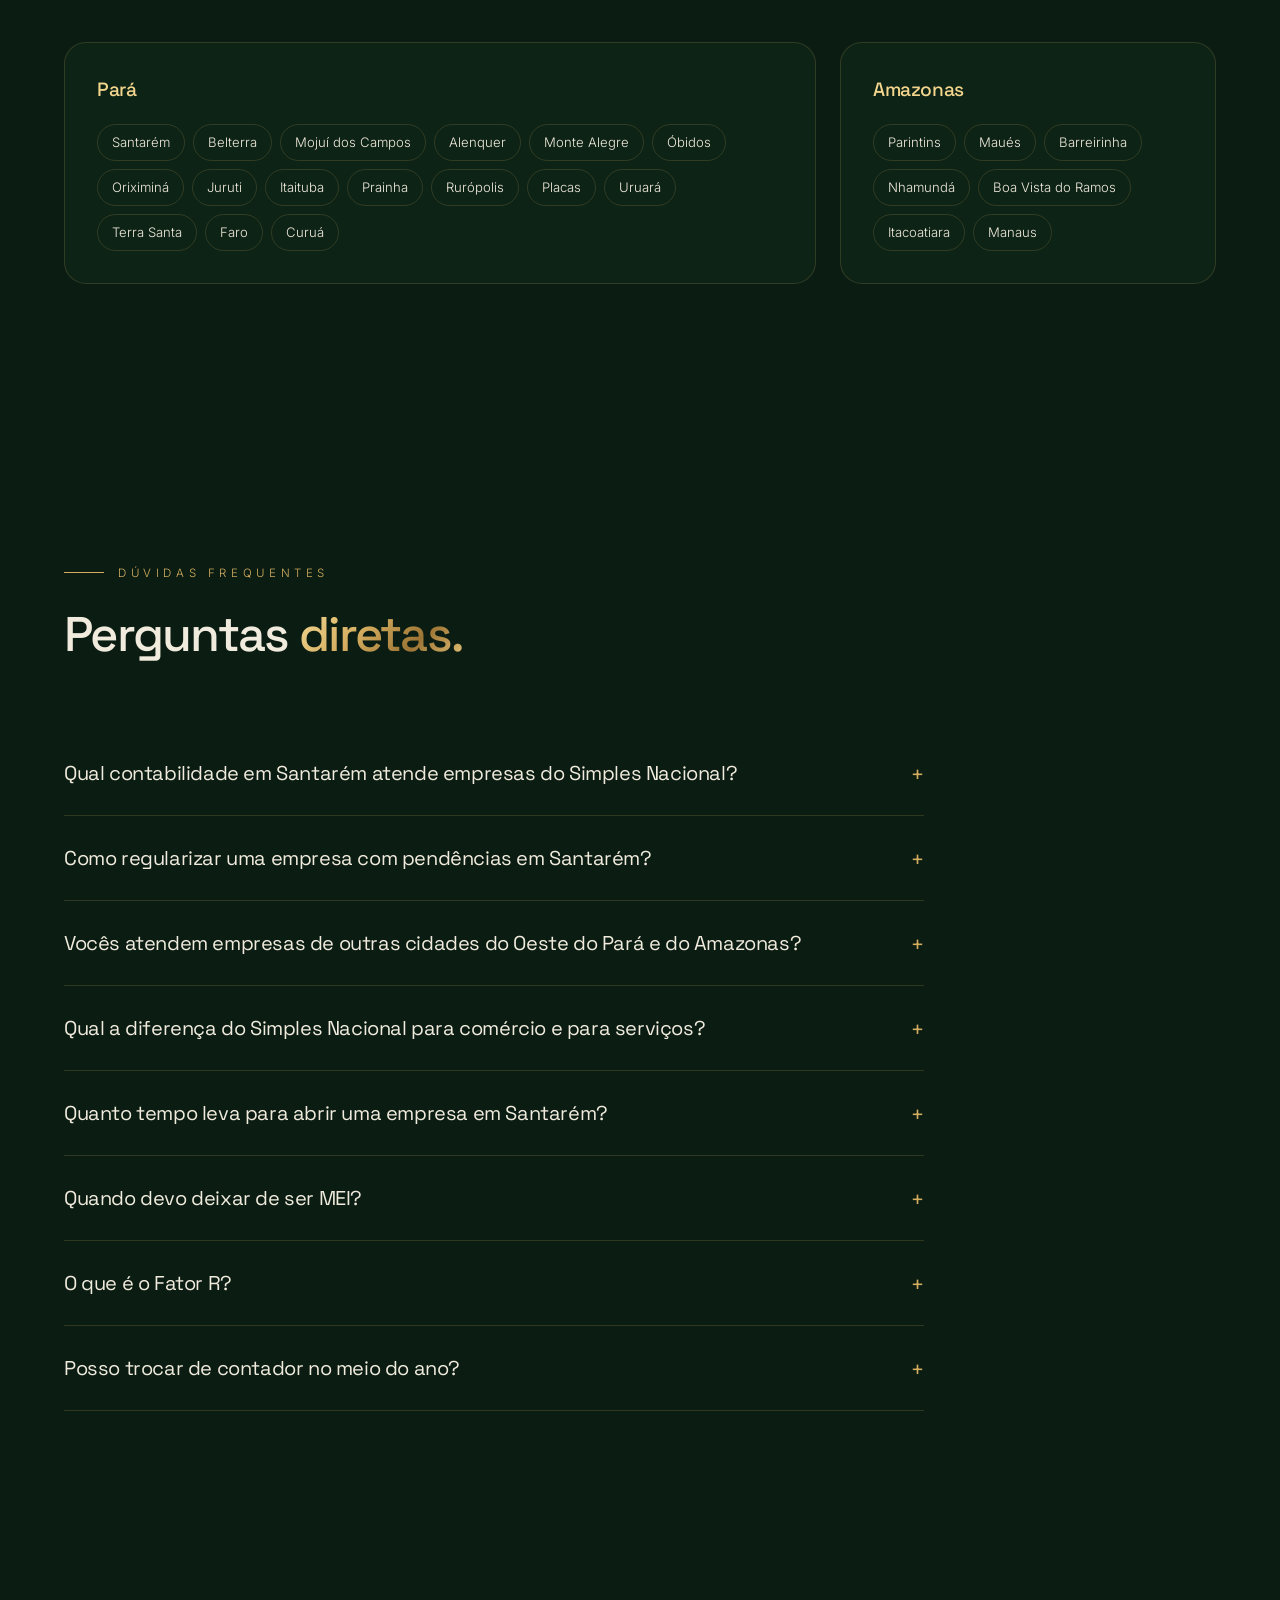
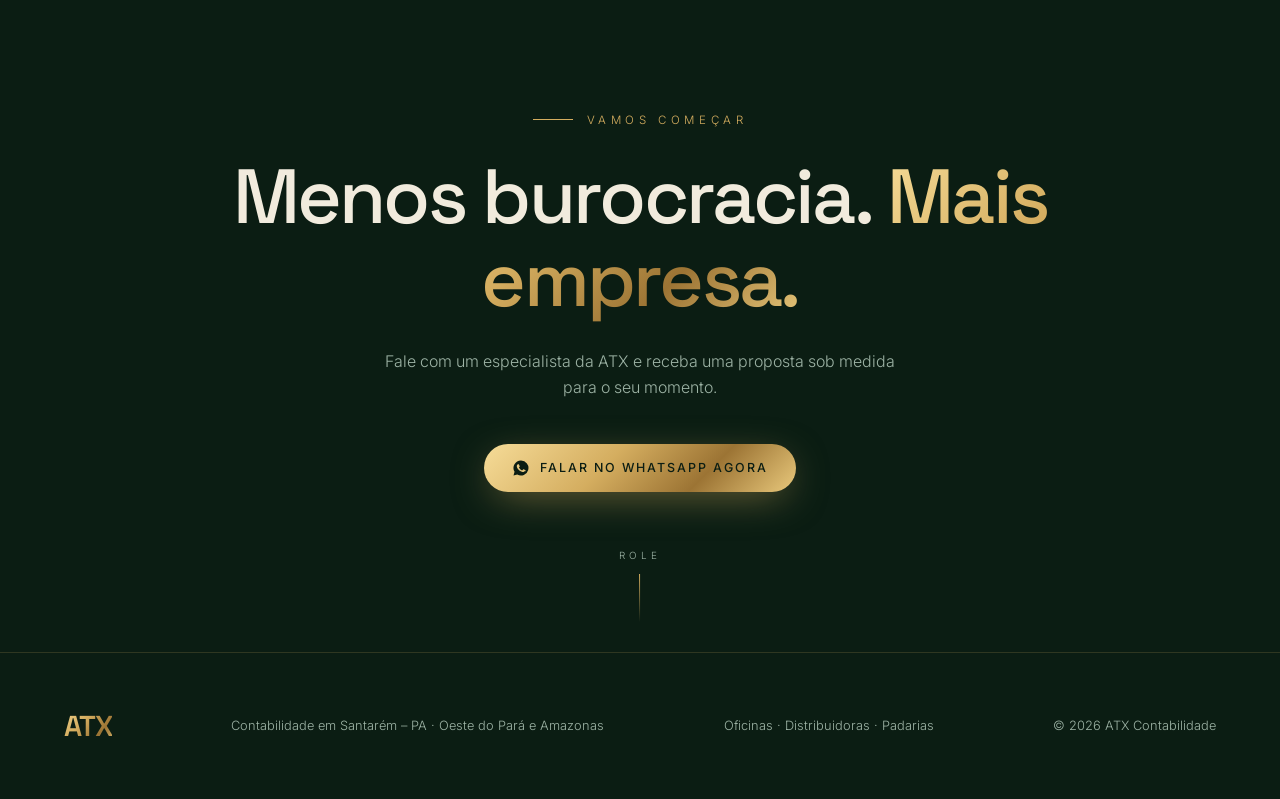
==== commit 9c5e7740: "Cria páginas de contabilidade para oficinas, distribuidoras e panificadoras Co-Authored-By: Claude O" ====
--- a/index.html
+++ b/index.html
@@ -103,6 +103,15 @@
   .card li:before{content:"◆";color:var(--gold);font-size:.6rem;margin-top:5px}
   .tag{position:absolute;top:24px;right:24px;font-size:.6rem;letter-spacing:.25em;text-transform:uppercase;padding:6px 12px;border:1px solid var(--line);border-radius:999px;color:var(--gold)}
 
+  /* segments */
+  .segs{display:grid;grid-template-columns:repeat(3,1fr);gap:20px}
+  .seg{display:block;padding:30px;border:1px solid var(--line);border-radius:20px;background:rgba(16,40,26,.6);transition:.35s}
+  .seg:hover{border-color:rgba(212,173,95,.6);transform:translateY(-4px)}
+  .seg small{font-size:.62rem;letter-spacing:.28em;text-transform:uppercase;color:var(--muted)}
+  .seg h3{font-family:"Space Grotesk",sans-serif;font-weight:500;font-size:1.4rem;letter-spacing:-.03em;margin:8px 0 10px}
+  .seg p{color:var(--muted);font-size:.9rem}
+  .seg span{display:inline-block;margin-top:18px;color:var(--gold);font-size:.82rem}
+
   /* diagnostic */
   .diag{display:grid;grid-template-columns:.9fr 1.1fr;gap:60px;align-items:start}
   .panel{border:1px solid var(--line);border-radius:24px;padding:40px;background:rgba(16,40,26,.82);backdrop-filter:blur(10px)}
@@ -226,6 +235,7 @@
     .mock-body{grid-template-columns:1fr}.mock-side{display:none}
     .mock-main{padding:16px}.m-row{grid-template-columns:1fr}.m-hero .big{font-size:1.5rem}
     .region{grid-template-columns:1fr}
+    .segs{grid-template-columns:1fr}
     .region>div{padding:22px}
     .client{border-radius:14px}
     .timeline{grid-template-columns:1fr 1fr;row-gap:50px}
@@ -356,6 +366,17 @@
     </div>
   </section>
 
+  <section id="segmentos" style="padding-top:0">
+    <div class="wrap">
+      <div class="sec-head reveal">
+        <div class="eyebrow">Por segmento</div>
+        <h2>Cada negócio tem seus <span class="gold">impostos escondidos.</span></h2>
+        <p>Veja o que muda na contabilidade do seu segmento — e o que muitos contadores deixam passar.</p>
+      </div>
+      <div class="segs"><a class="seg reveal" href="/contabilidade-oficinas"><small>Contabilidade para</small><h3>Oficinas mecânicas</h3><p>Peças e mão de obra separadas, autopeças monofásicas e ICMS-ST.</p><span>Ver o que muda →</span></a><a class="seg reveal" href="/contabilidade-distribuidoras"><small>Contabilidade para</small><h3>Distribuidoras</h3><p>ICMS-ST, antecipação de ICMS, monofásicos e sublimite do Simples.</p><span>Ver o que muda →</span></a><a class="seg reveal" href="/contabilidade-panificadoras"><small>Contabilidade para</small><h3>Padarias e panificadoras</h3><p>Produção própria x revenda, bebidas monofásicas e folha de turnos.</p><span>Ver o que muda →</span></a></div>
+    </div>
+  </section>
+
   <section id="diagnostico">
     <div class="wrap diag">
       <div class="reveal">
@@ -515,6 +536,7 @@
   <div class="wrap foot">
     <span class="logo" style="font-size:1.8rem">ATX</span>
     <span>Contabilidade em Santarém – PA · Oeste do Pará e Amazonas</span>
+    <span><a href="/contabilidade-oficinas">Oficinas</a> · <a href="/contabilidade-distribuidoras">Distribuidoras</a> · <a href="/contabilidade-panificadoras">Padarias</a></span>
     <span>© <span id="yr"></span> ATX Contabilidade</span>
   </div>
 </footer>
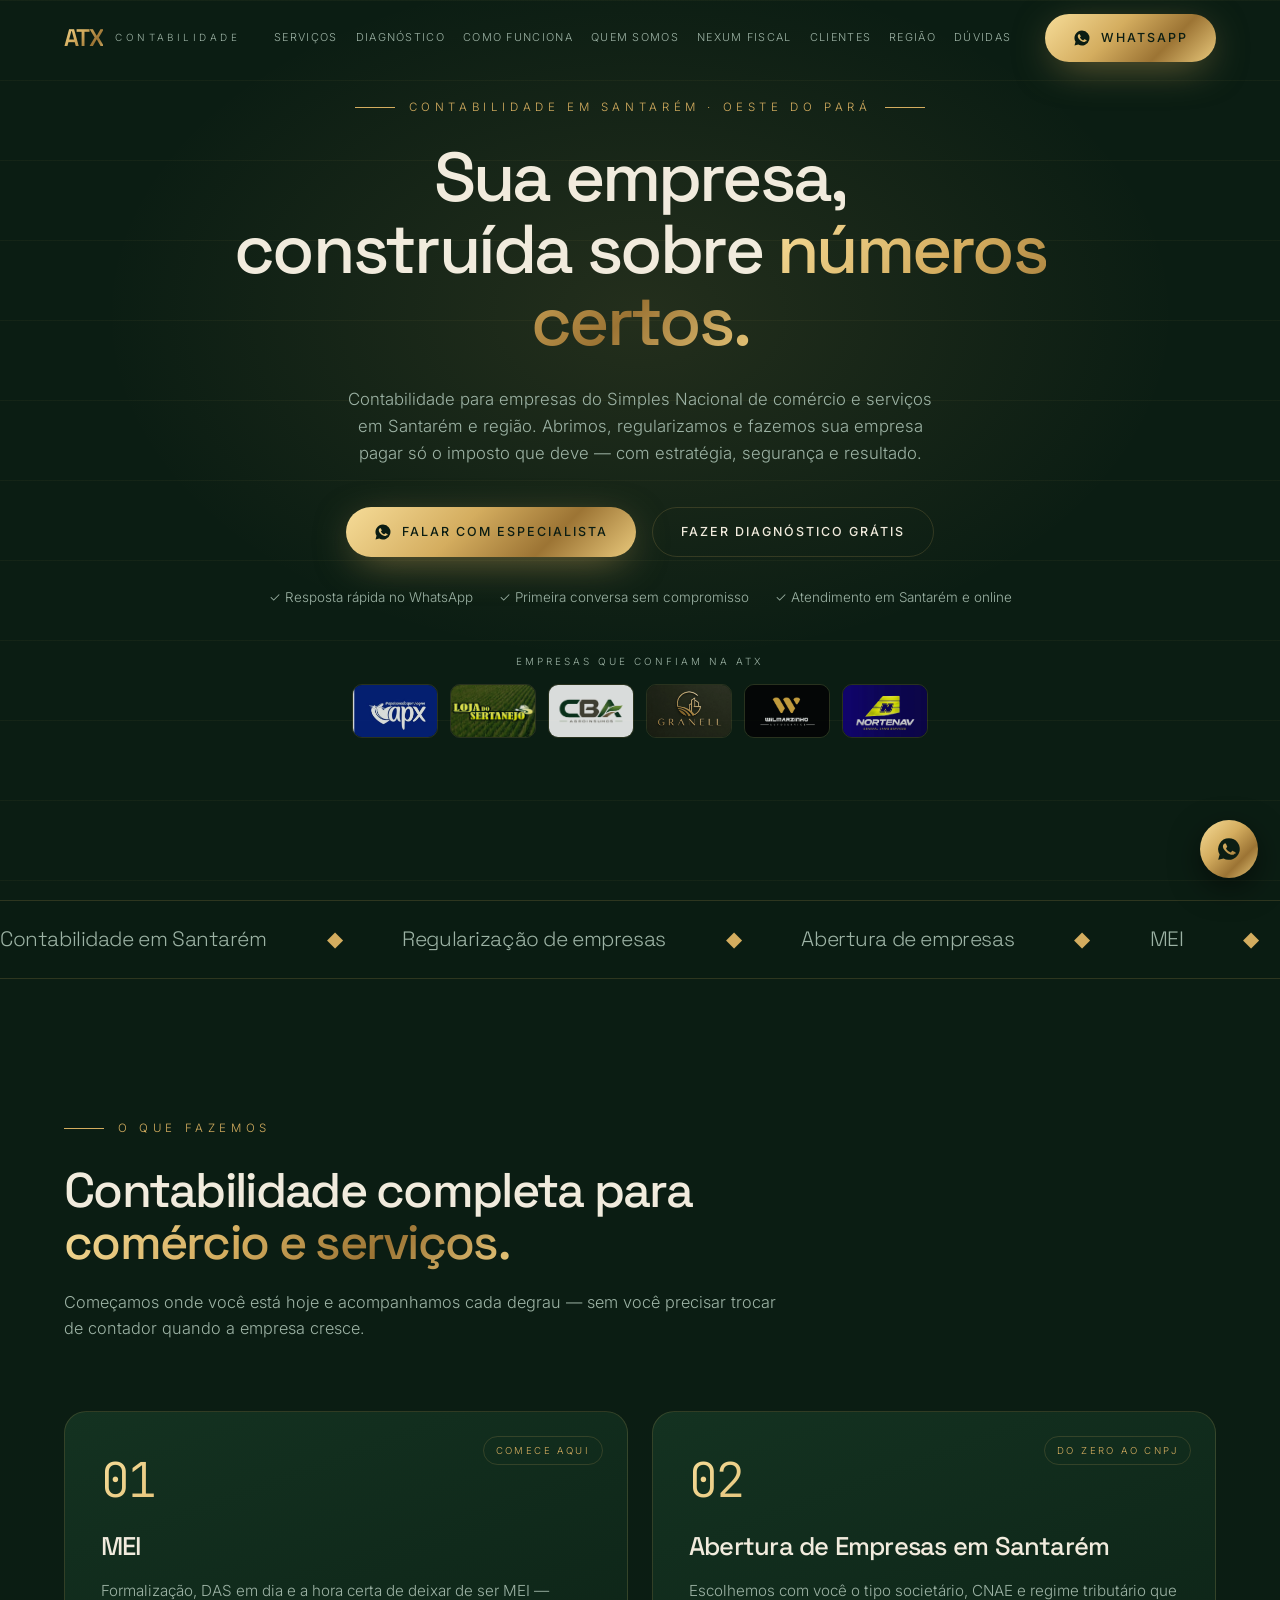
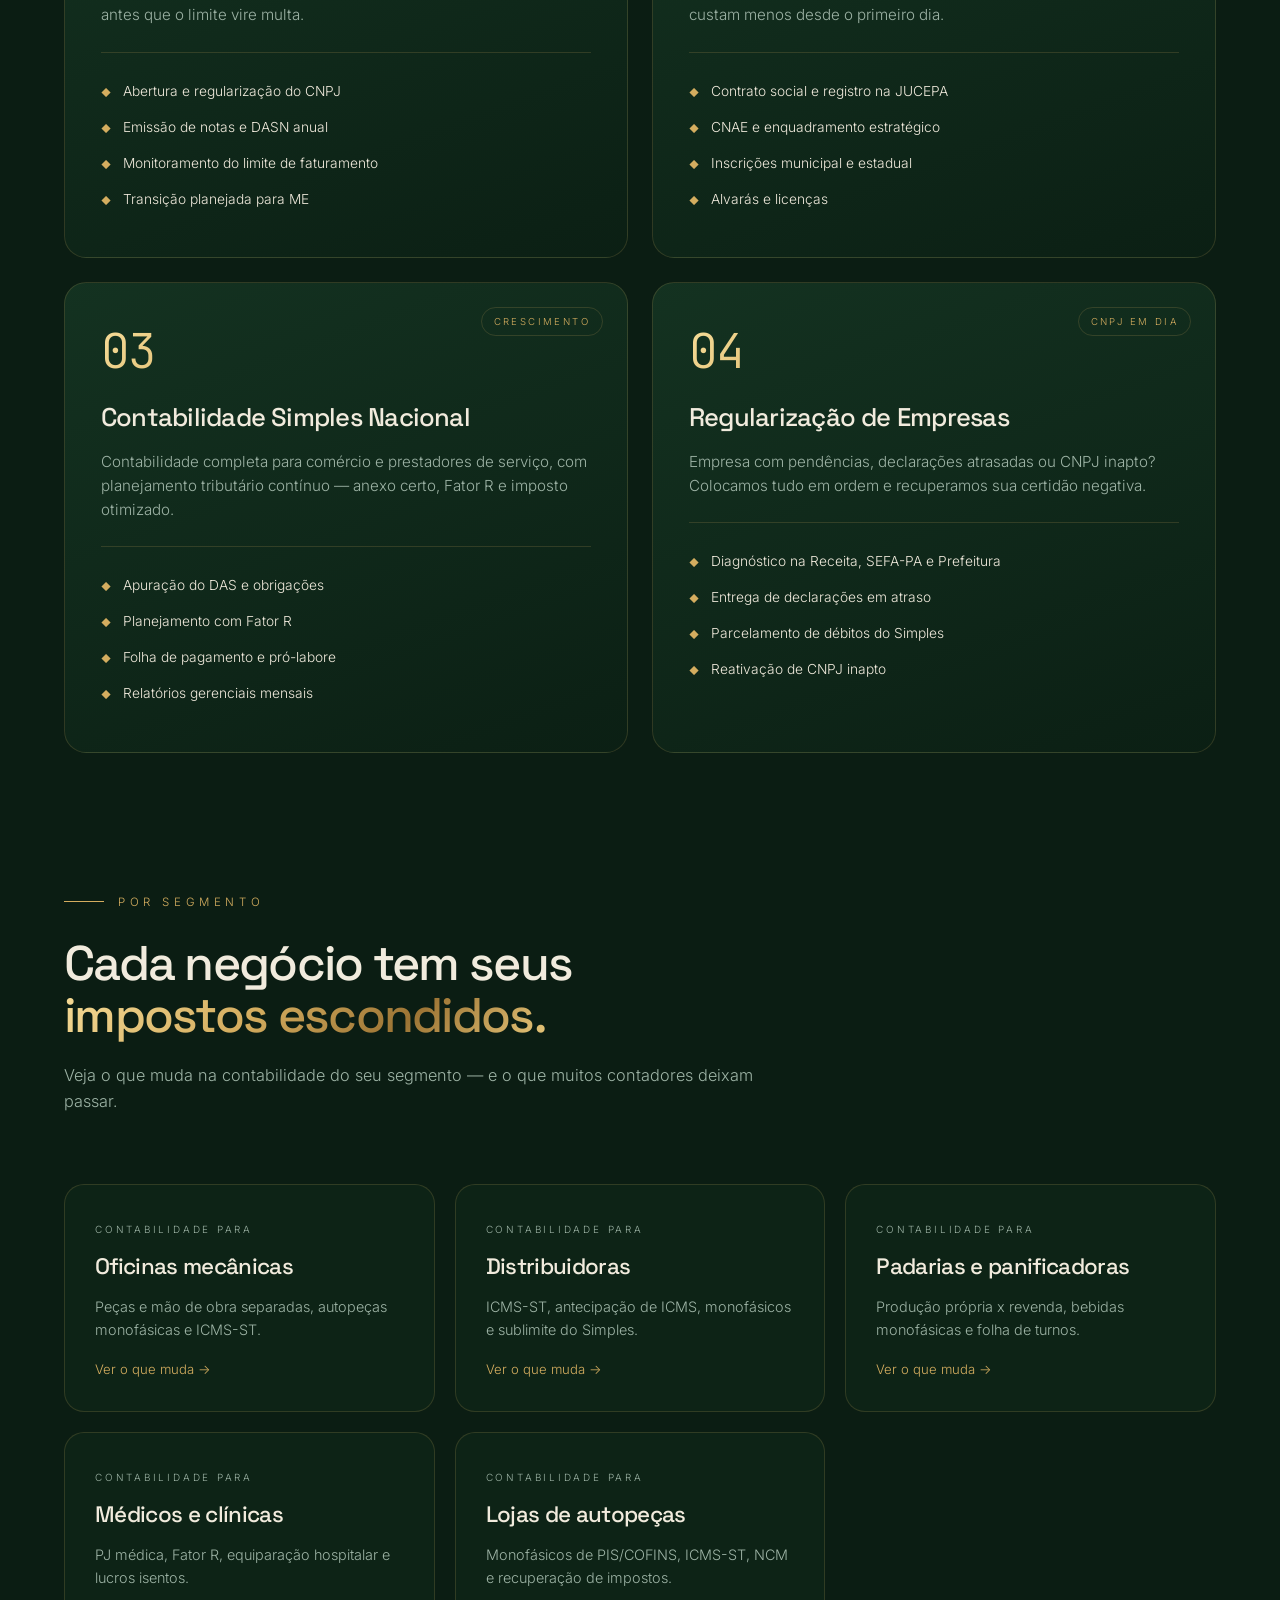
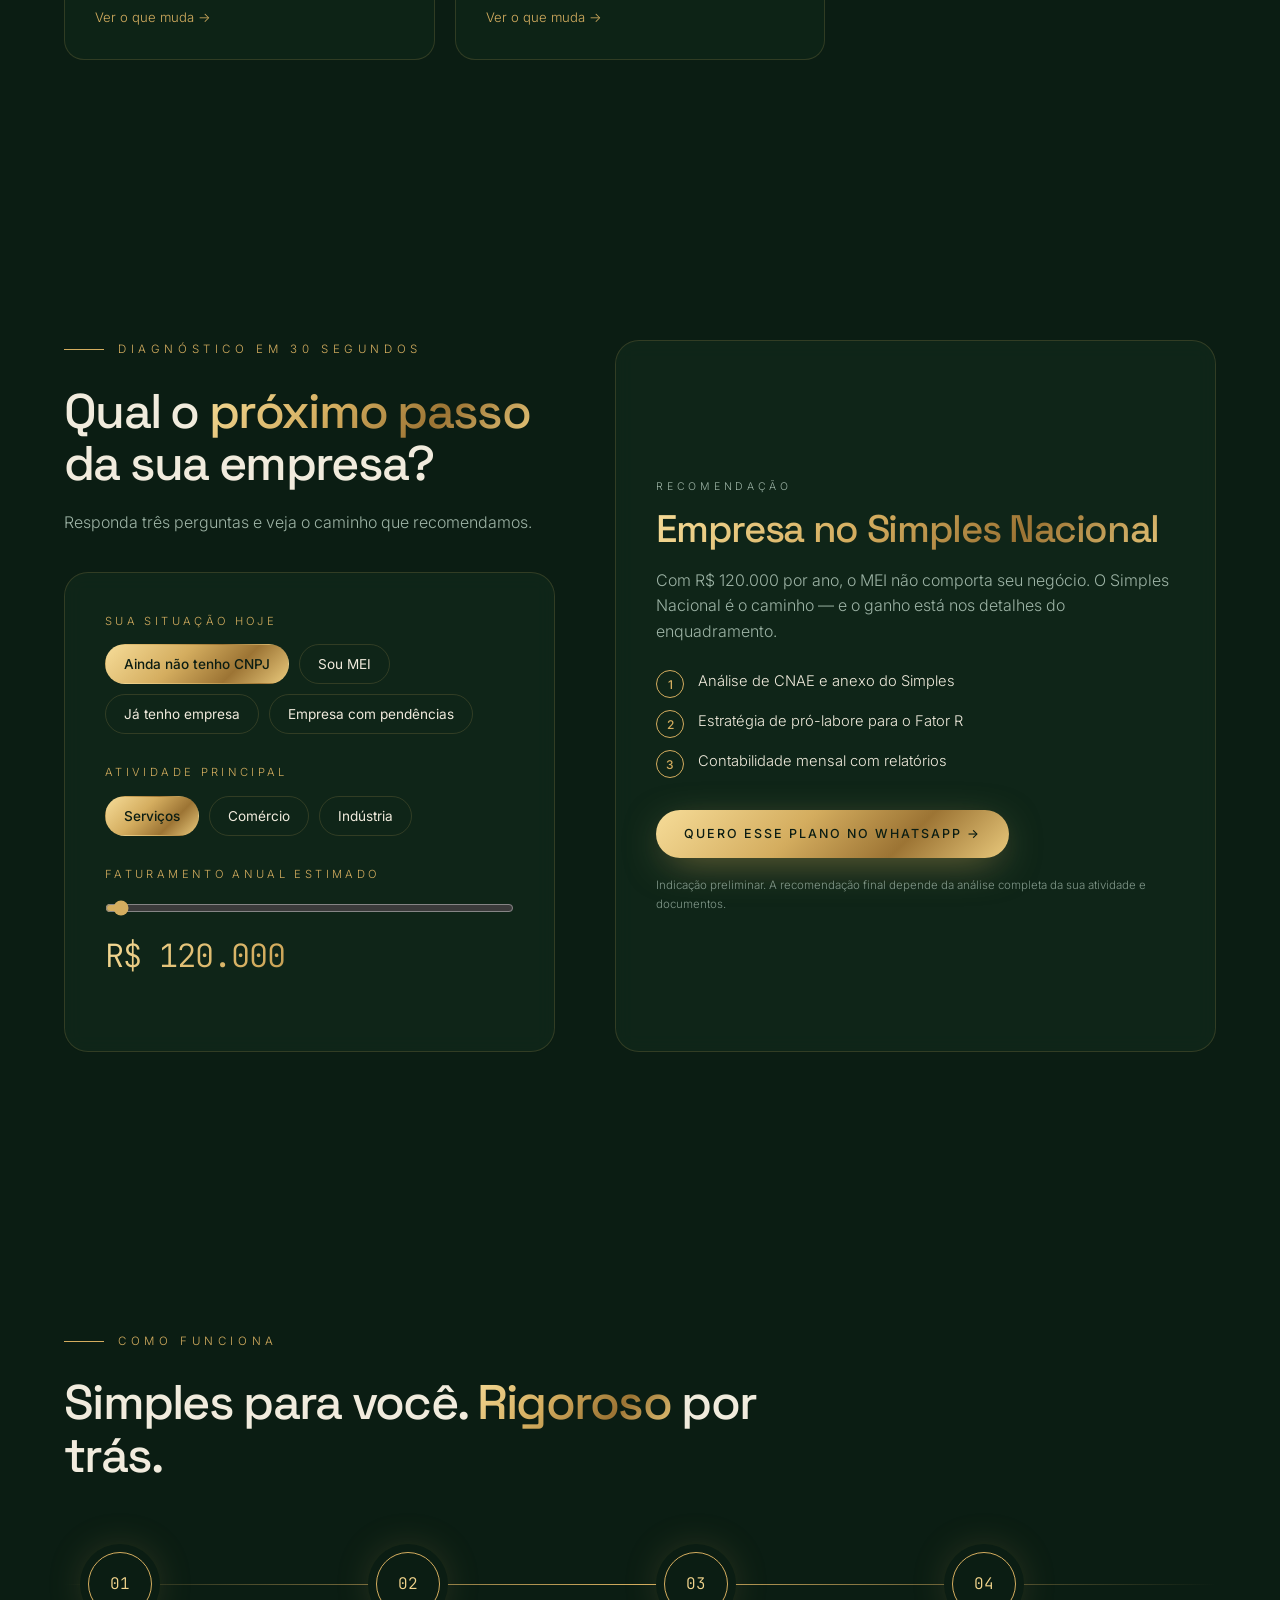
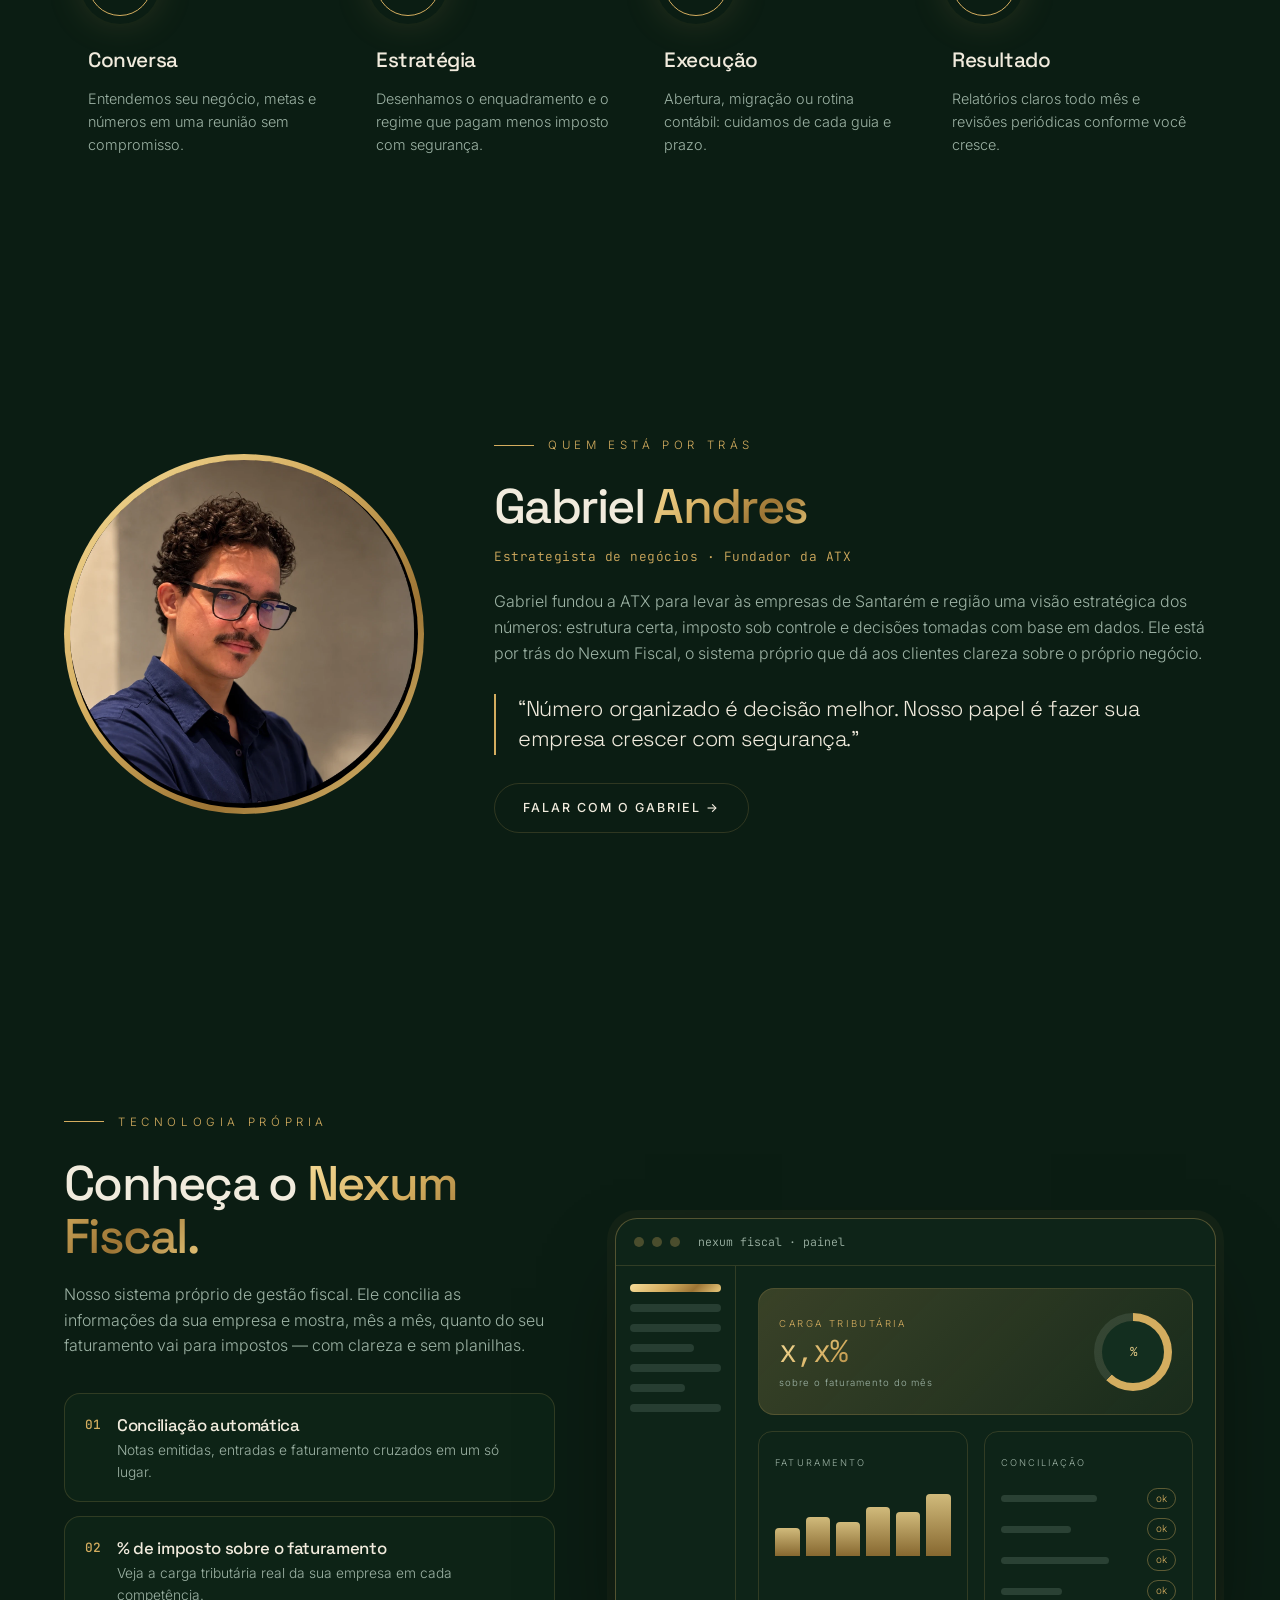
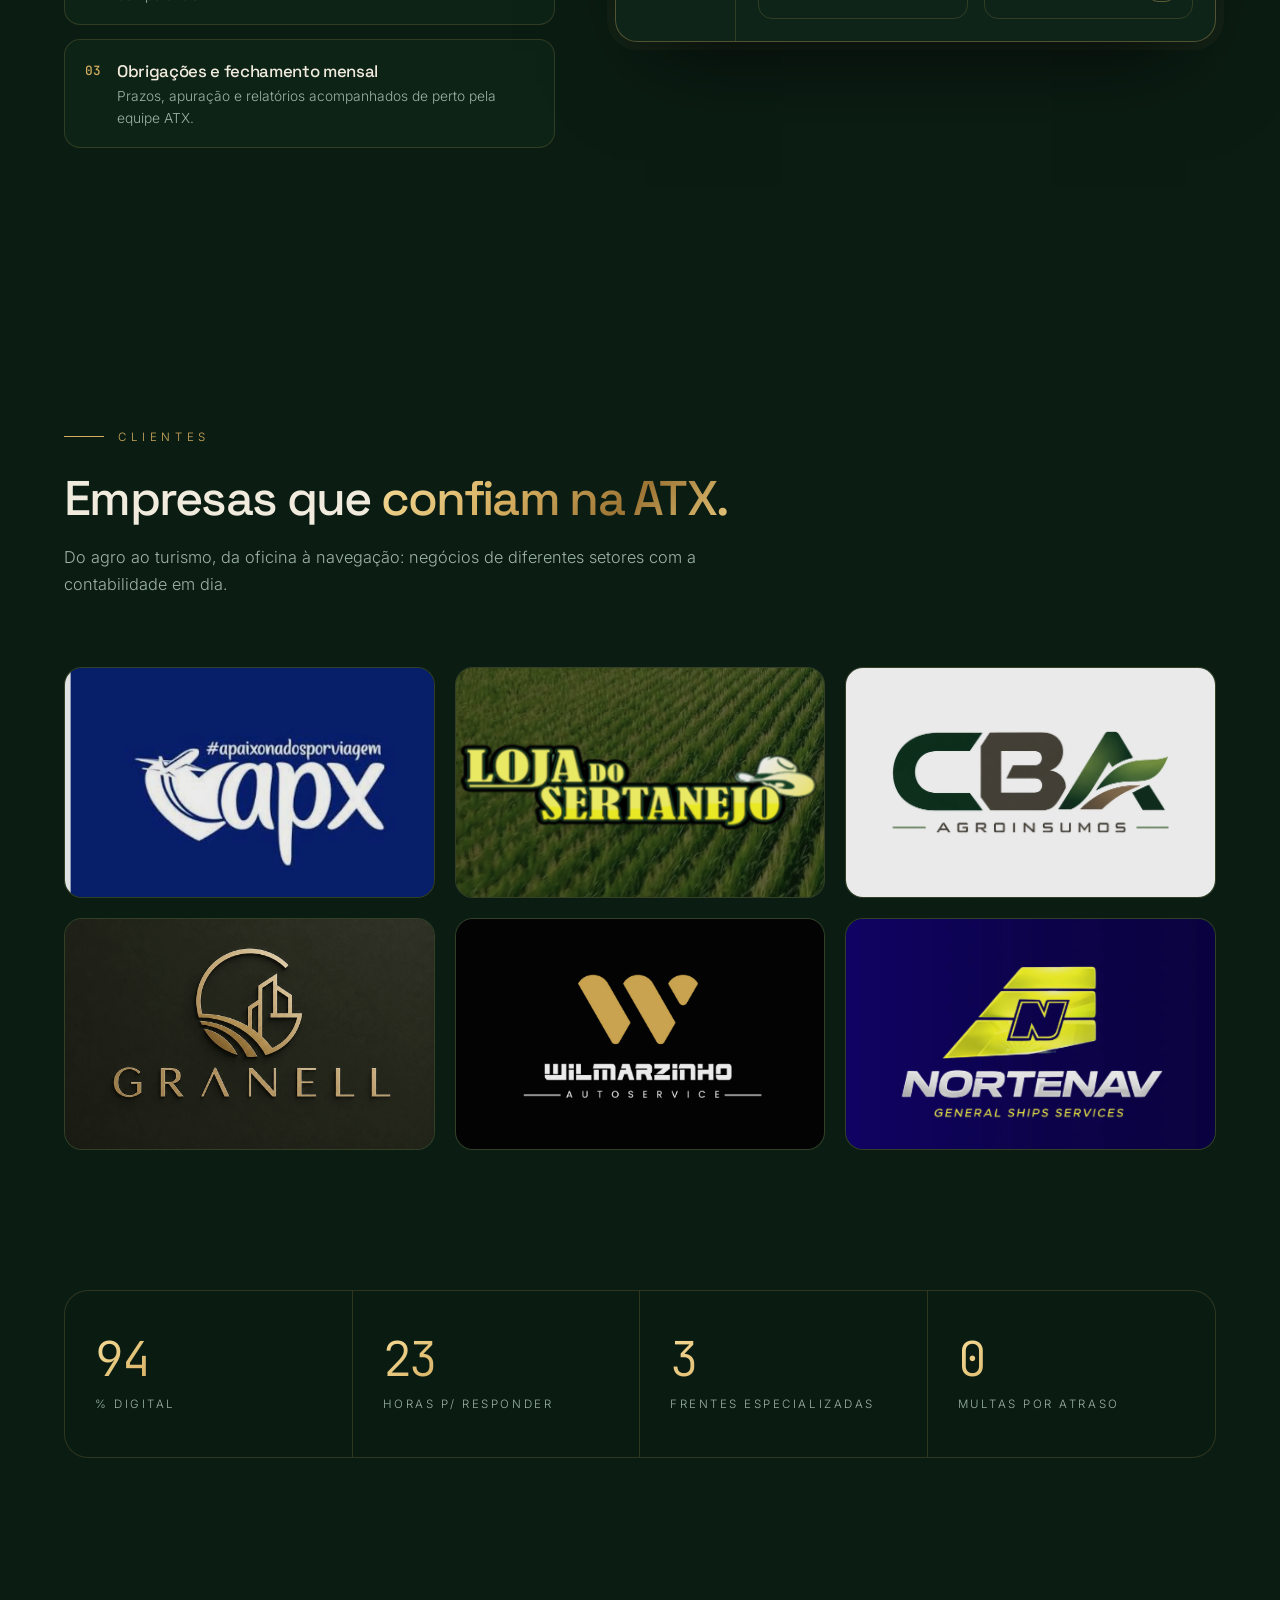
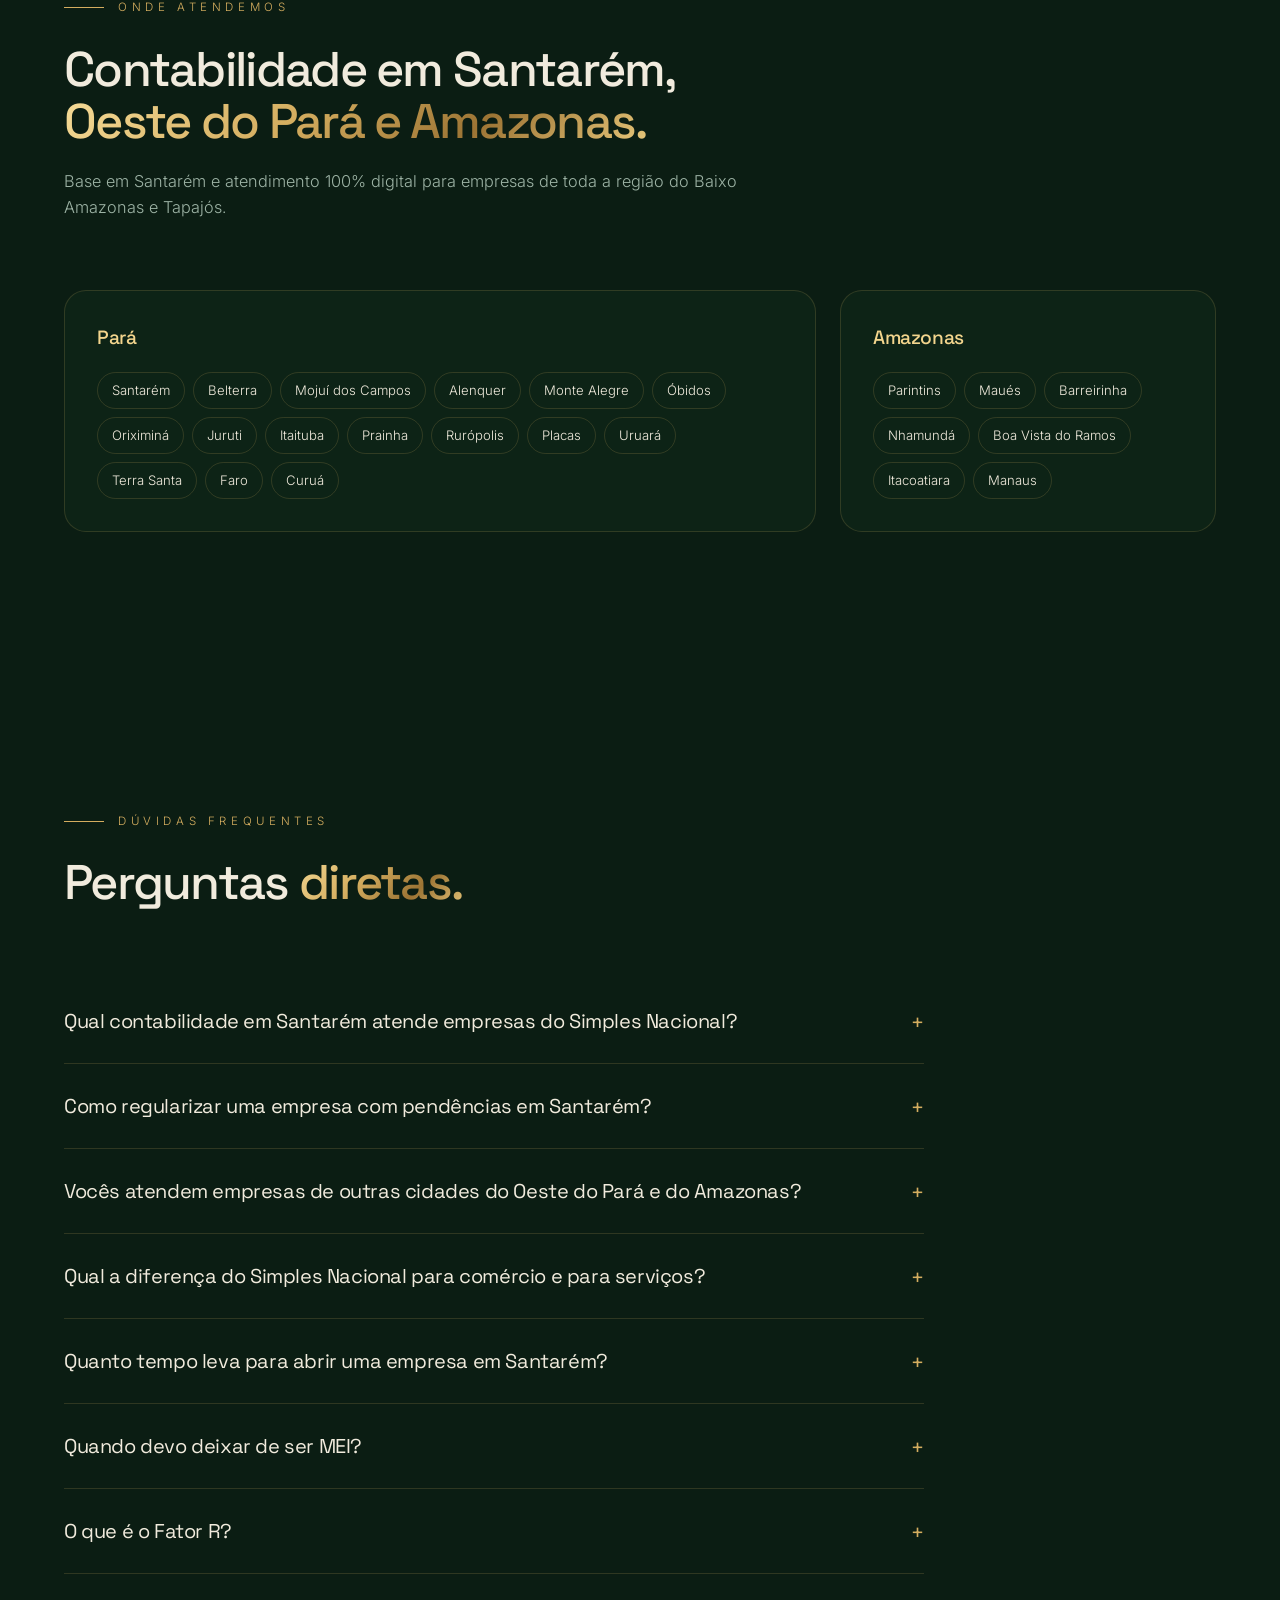
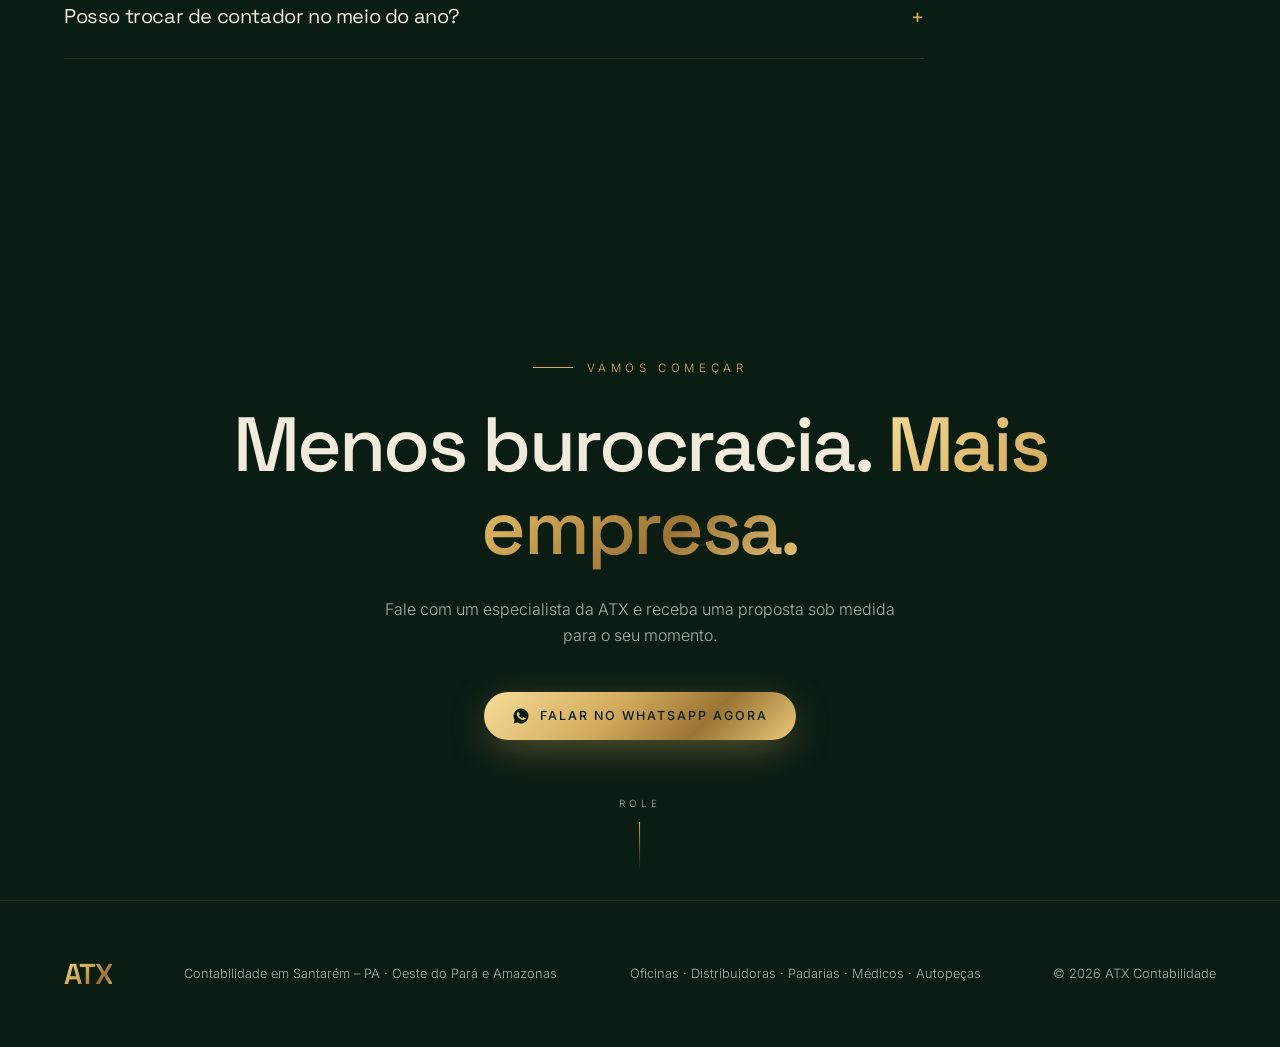
==== commit 9b7db9a7: "Adiciona páginas de contabilidade para médicos e autopeças Co-Authored-By: Claude Opus 5.5 <noreply@" ====
--- a/index.html
+++ b/index.html
@@ -373,7 +373,7 @@
         <h2>Cada negócio tem seus <span class="gold">impostos escondidos.</span></h2>
         <p>Veja o que muda na contabilidade do seu segmento — e o que muitos contadores deixam passar.</p>
       </div>
-      <div class="segs"><a class="seg reveal" href="/contabilidade-oficinas"><small>Contabilidade para</small><h3>Oficinas mecânicas</h3><p>Peças e mão de obra separadas, autopeças monofásicas e ICMS-ST.</p><span>Ver o que muda →</span></a><a class="seg reveal" href="/contabilidade-distribuidoras"><small>Contabilidade para</small><h3>Distribuidoras</h3><p>ICMS-ST, antecipação de ICMS, monofásicos e sublimite do Simples.</p><span>Ver o que muda →</span></a><a class="seg reveal" href="/contabilidade-panificadoras"><small>Contabilidade para</small><h3>Padarias e panificadoras</h3><p>Produção própria x revenda, bebidas monofásicas e folha de turnos.</p><span>Ver o que muda →</span></a></div>
+      <div class="segs"><a class="seg reveal" href="/contabilidade-oficinas"><small>Contabilidade para</small><h3>Oficinas mecânicas</h3><p>Peças e mão de obra separadas, autopeças monofásicas e ICMS-ST.</p><span>Ver o que muda →</span></a><a class="seg reveal" href="/contabilidade-distribuidoras"><small>Contabilidade para</small><h3>Distribuidoras</h3><p>ICMS-ST, antecipação de ICMS, monofásicos e sublimite do Simples.</p><span>Ver o que muda →</span></a><a class="seg reveal" href="/contabilidade-panificadoras"><small>Contabilidade para</small><h3>Padarias e panificadoras</h3><p>Produção própria x revenda, bebidas monofásicas e folha de turnos.</p><span>Ver o que muda →</span></a><a class="seg reveal" href="/contabilidade-medicos"><small>Contabilidade para</small><h3>Médicos e clínicas</h3><p>PJ médica, Fator R, equiparação hospitalar e lucros isentos.</p><span>Ver o que muda →</span></a><a class="seg reveal" href="/contabilidade-autopecas"><small>Contabilidade para</small><h3>Lojas de autopeças</h3><p>Monofásicos de PIS/COFINS, ICMS-ST, NCM e recuperação de impostos.</p><span>Ver o que muda →</span></a></div>
     </div>
   </section>
 
@@ -536,7 +536,7 @@
   <div class="wrap foot">
     <span class="logo" style="font-size:1.8rem">ATX</span>
     <span>Contabilidade em Santarém – PA · Oeste do Pará e Amazonas</span>
-    <span><a href="/contabilidade-oficinas">Oficinas</a> · <a href="/contabilidade-distribuidoras">Distribuidoras</a> · <a href="/contabilidade-panificadoras">Padarias</a></span>
+    <span><a href="/contabilidade-oficinas">Oficinas</a> · <a href="/contabilidade-distribuidoras">Distribuidoras</a> · <a href="/contabilidade-panificadoras">Padarias</a> · <a href="/contabilidade-medicos">Médicos</a> · <a href="/contabilidade-autopecas">Autopeças</a></span>
     <span>© <span id="yr"></span> ATX Contabilidade</span>
   </div>
 </footer>
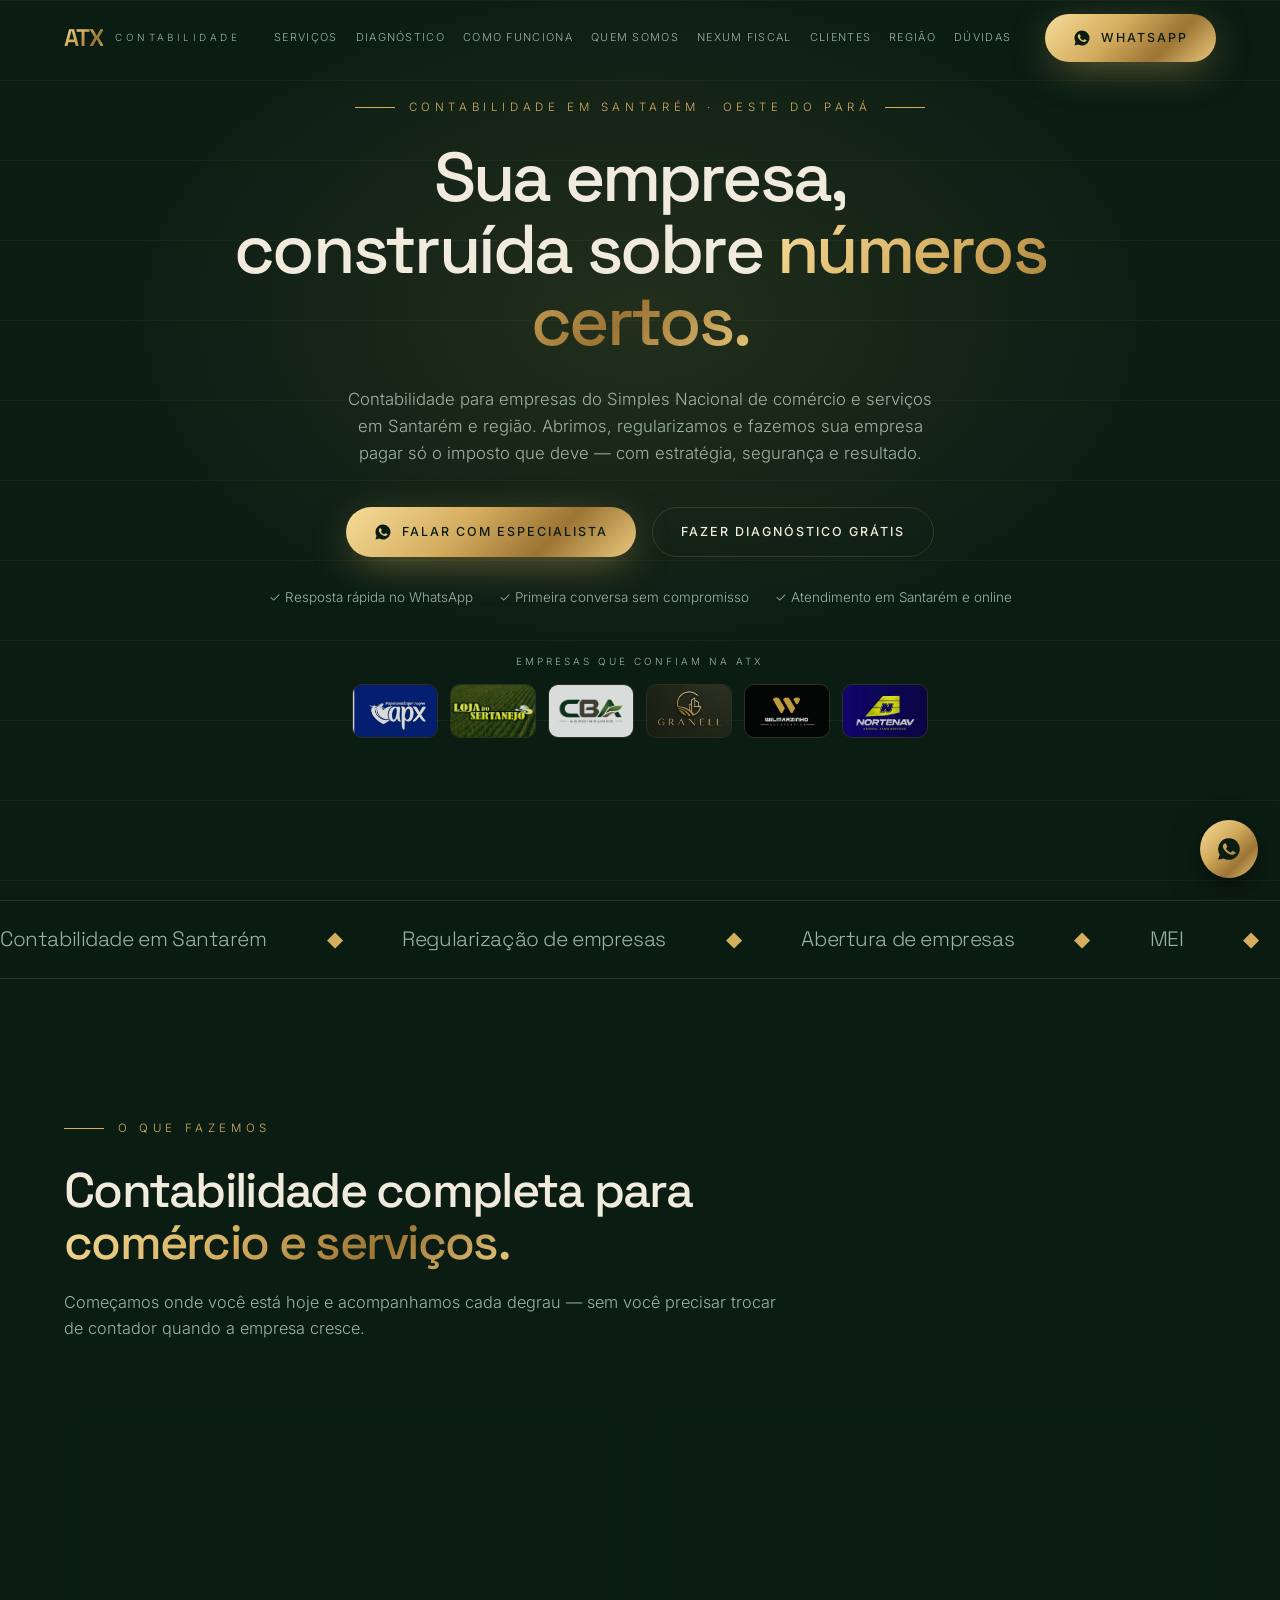
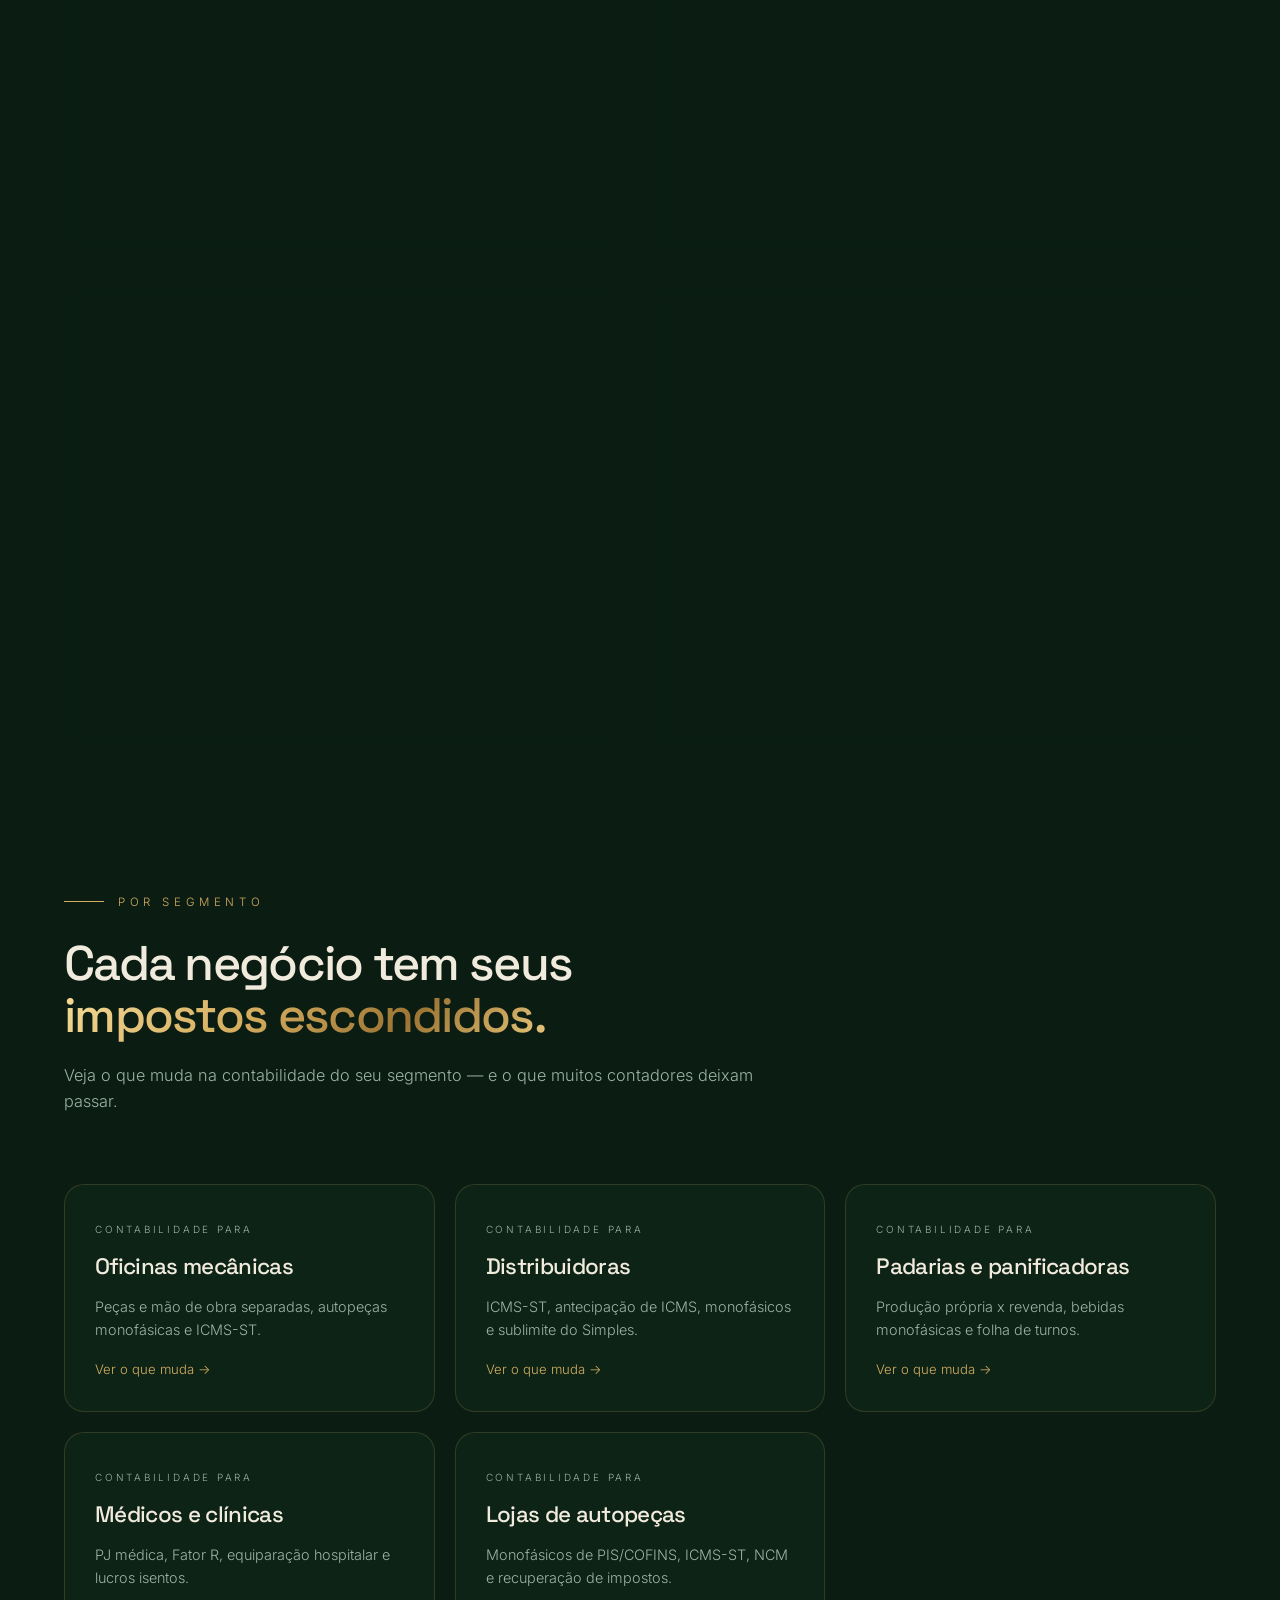
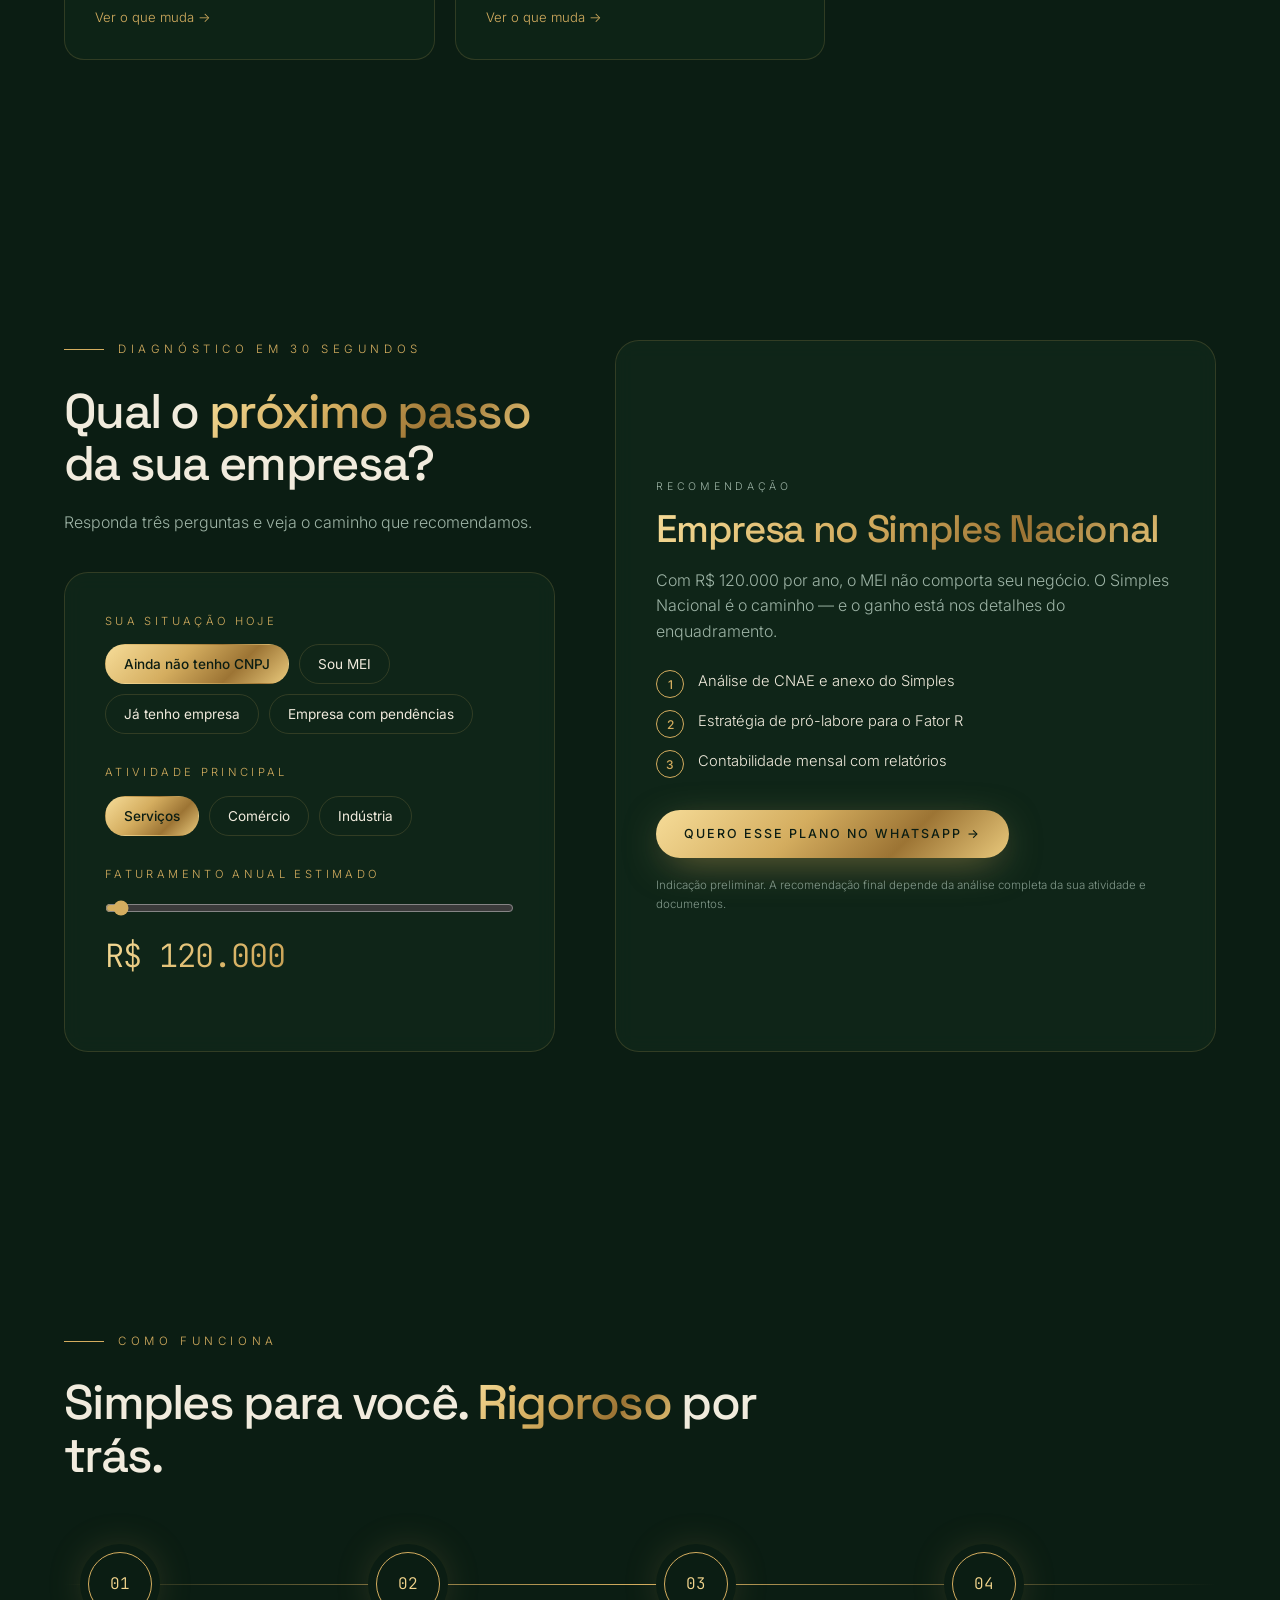
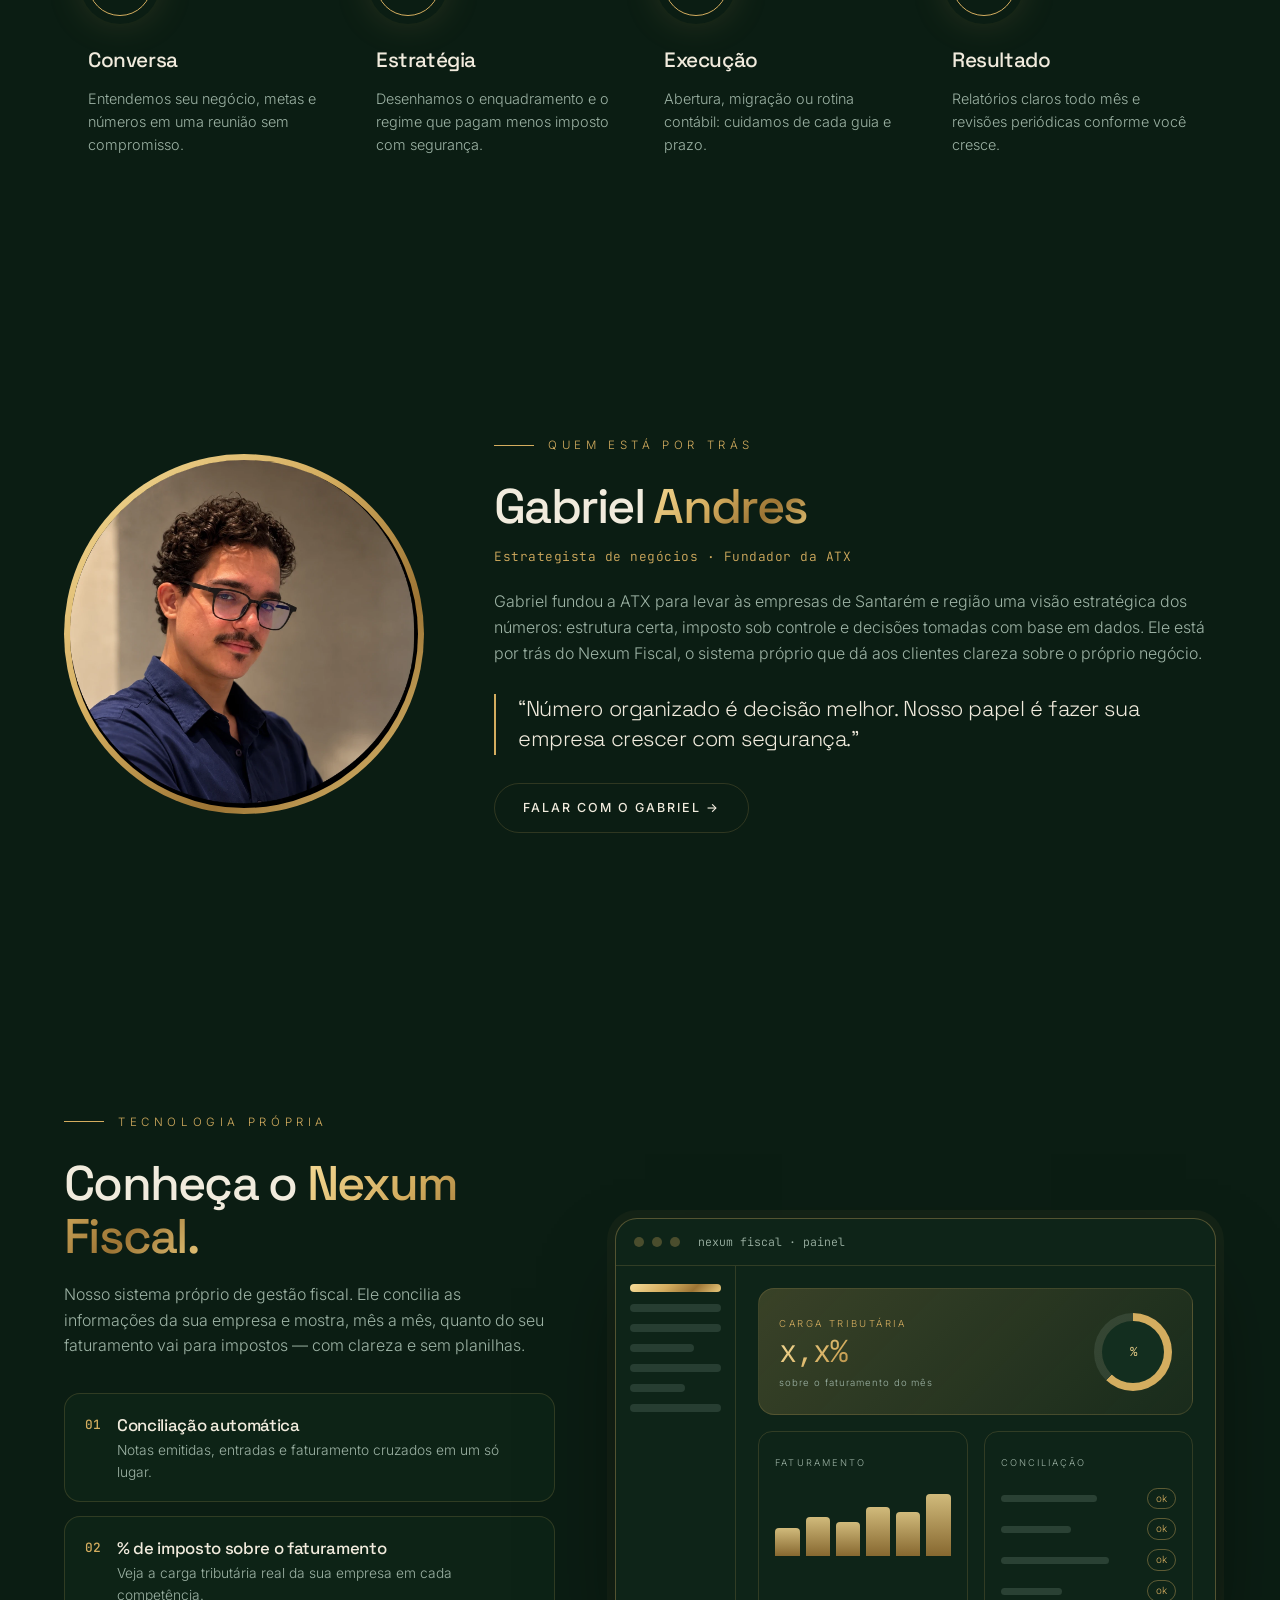
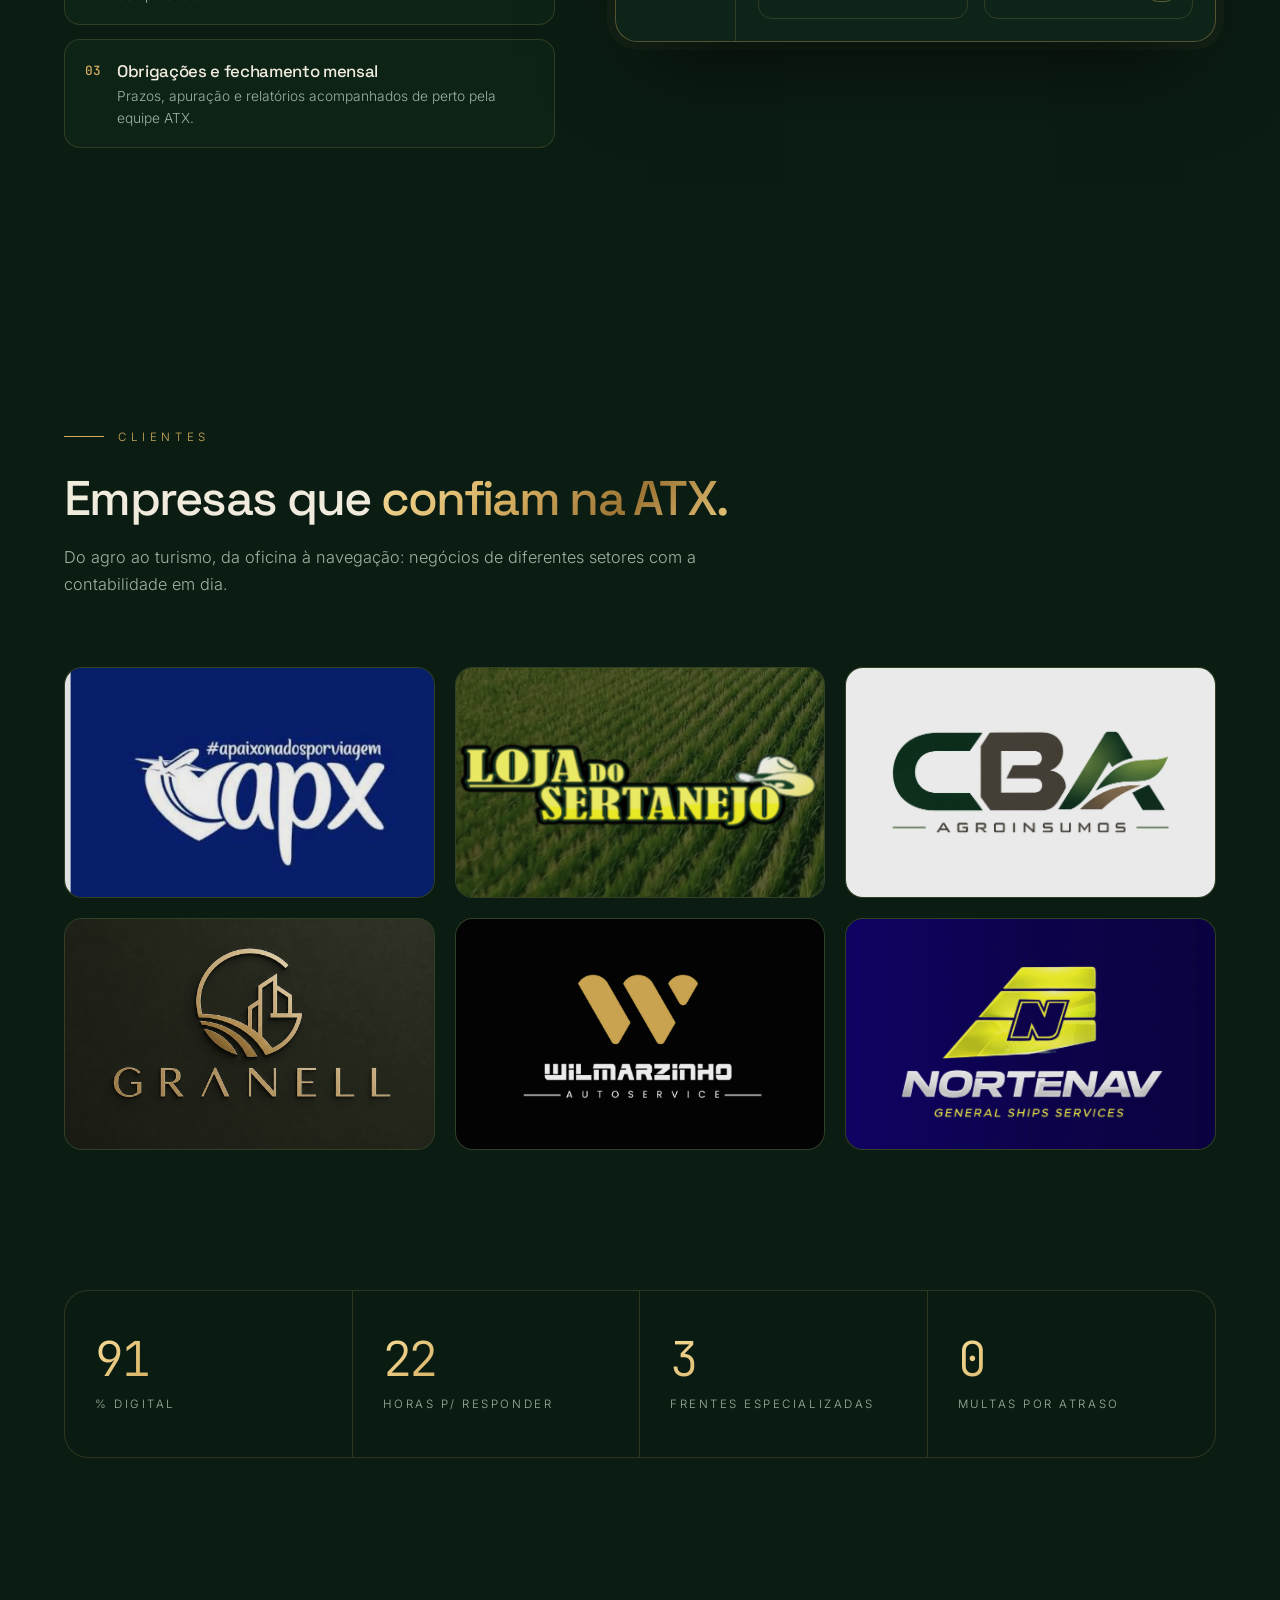
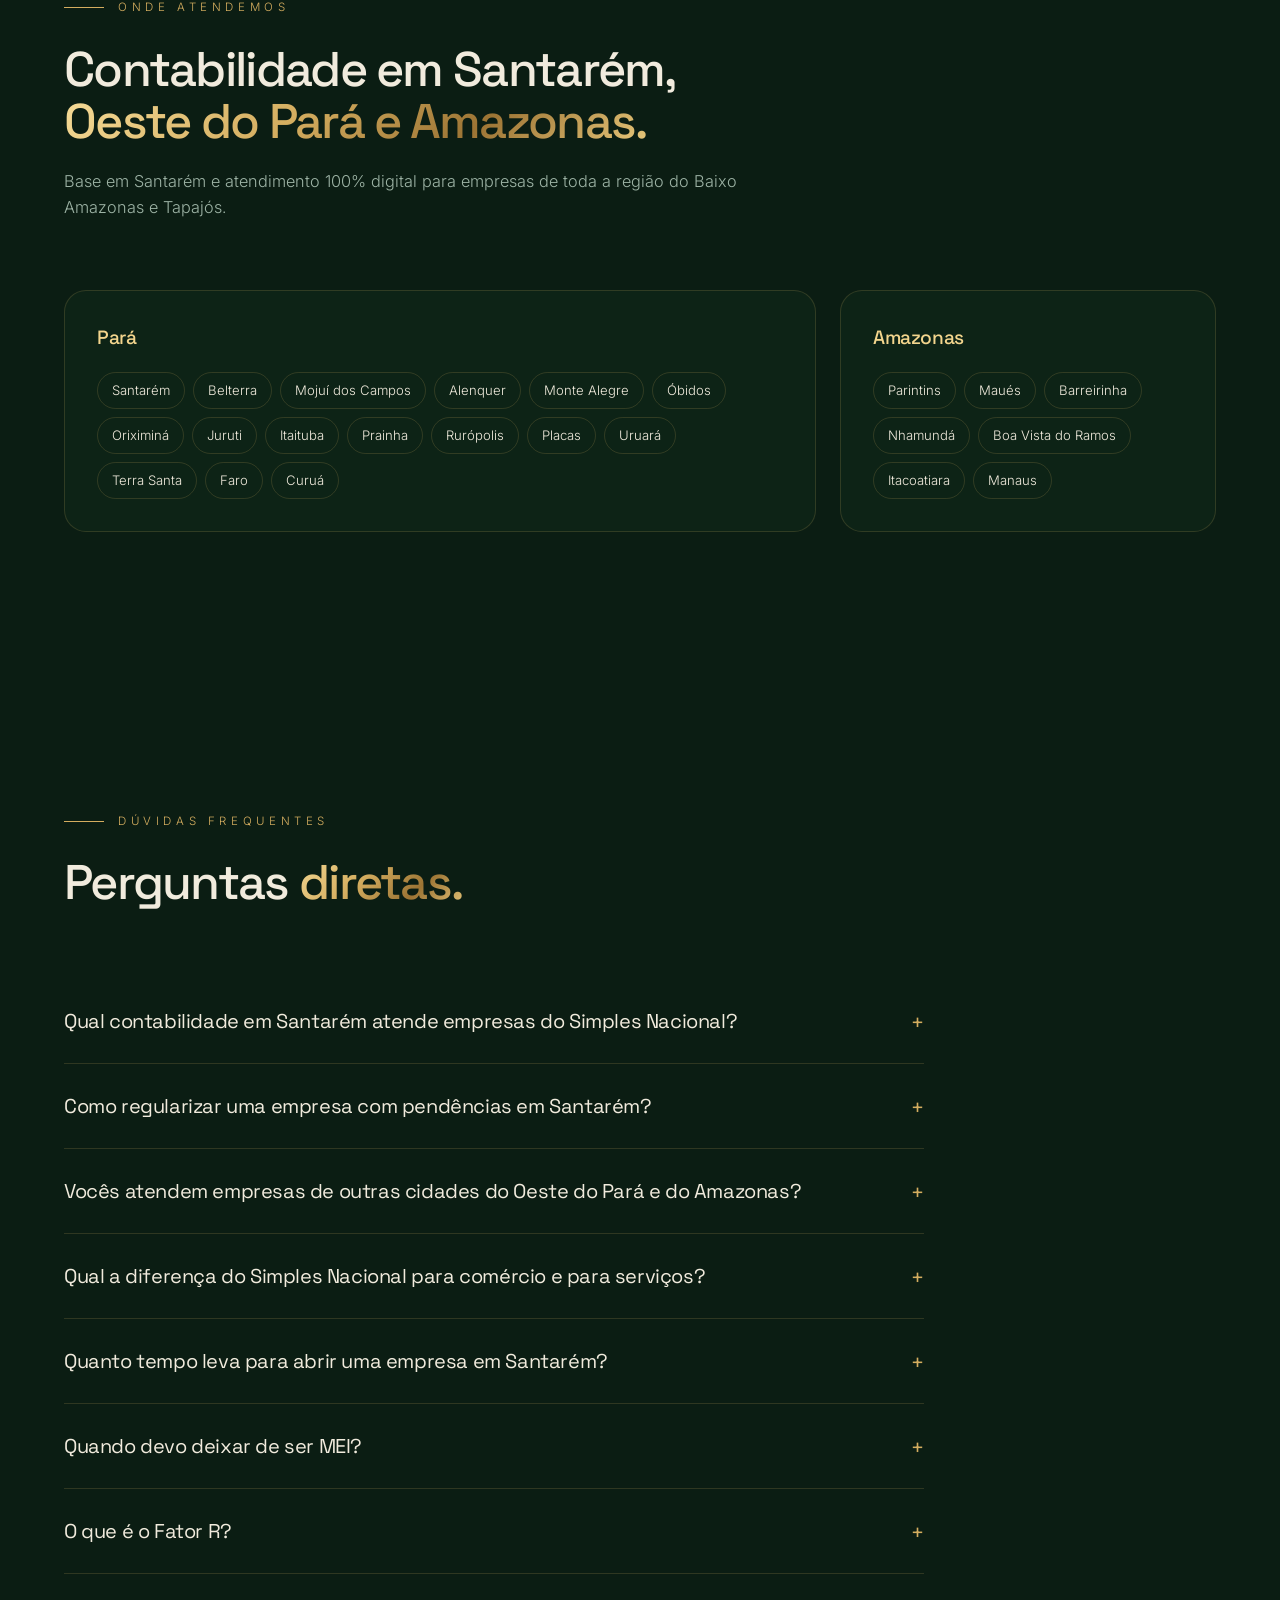
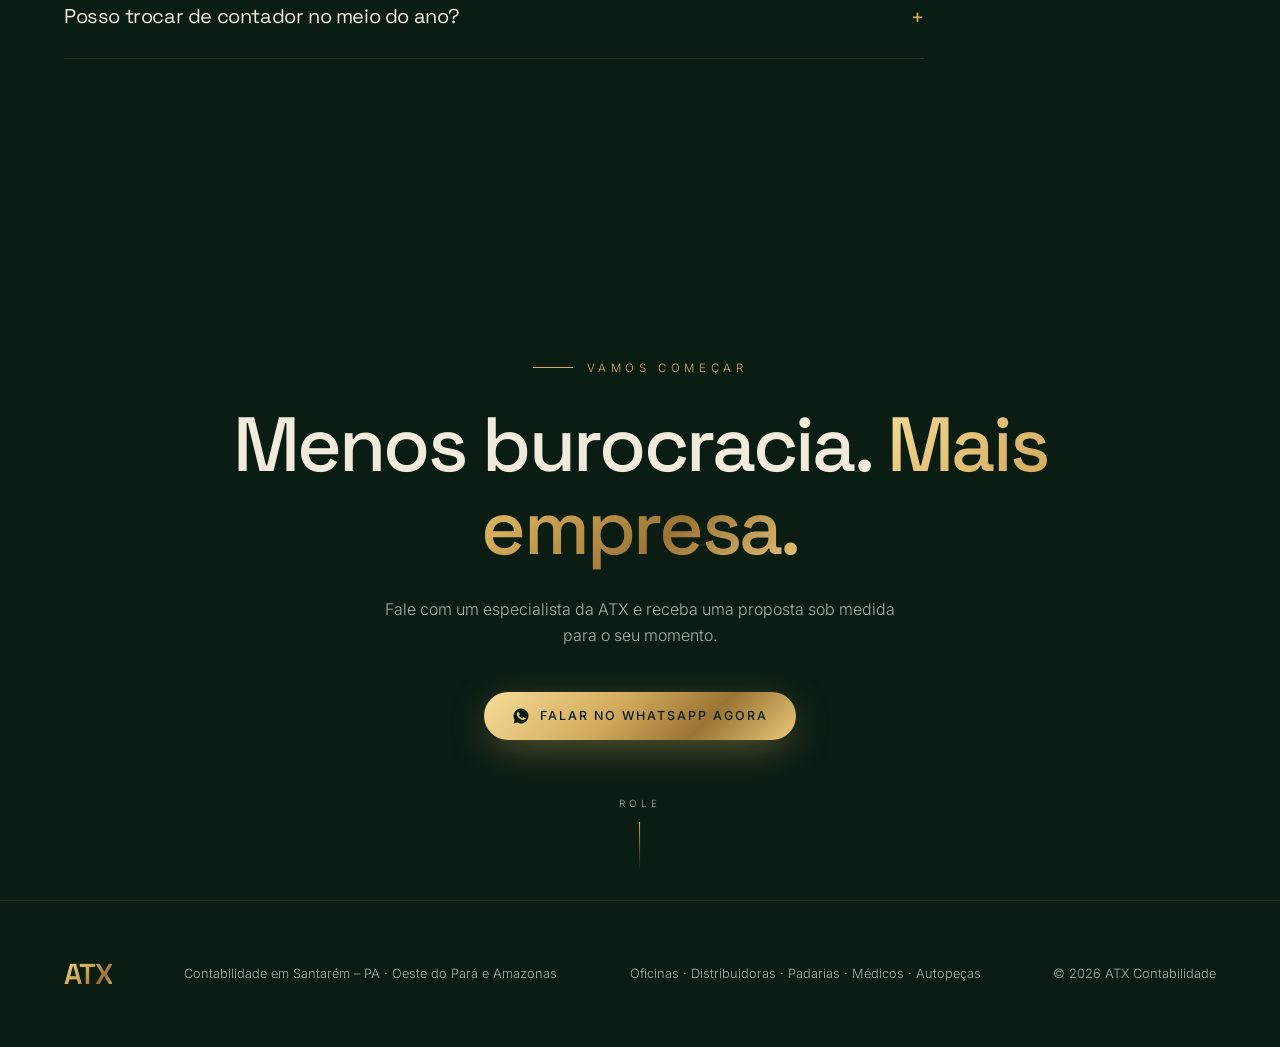
==== commit 72555340: "Instala Google Tag Manager (GTM-WXZ3DZG) em todas as páginas Co-Authored-By: Claude Opus 5.5 <norepl" ====
--- a/index.html
+++ b/index.html
@@ -1,6 +1,9 @@
 <!doctype html>
 <html lang="pt-BR">
 <head>
+<!-- Google Tag Manager -->
+<script>(function(w,d,s,l,i){w[l]=w[l]||[];w[l].push({'gtm.start':new Date().getTime(),event:'gtm.js'});var f=d.getElementsByTagName(s)[0],j=d.createElement(s),dl=l!='dataLayer'?'&l='+l:'';j.async=true;j.src='https://www.googletagmanager.com/gtm.js?id='+i+dl;f.parentNode.insertBefore(j,f);})(window,document,'script','dataLayer','GTM-WXZ3DZG');</script>
+<!-- End Google Tag Manager -->
 <meta charset="utf-8">
 <meta name="viewport" content="width=device-width, initial-scale=1">
 <title>Contabilidade em Santarém-PA | Simples Nacional e Regularização de Empresas | ATX</title>
@@ -293,6 +296,9 @@
 </style>
 </head>
 <body>
+<!-- Google Tag Manager (noscript) -->
+<noscript><iframe src="https://www.googletagmanager.com/ns.html?id=GTM-WXZ3DZG" height="0" width="0" style="display:none;visibility:hidden"></iframe></noscript>
+<!-- End Google Tag Manager (noscript) -->
 
 <header id="top">
   <div class="wrap">
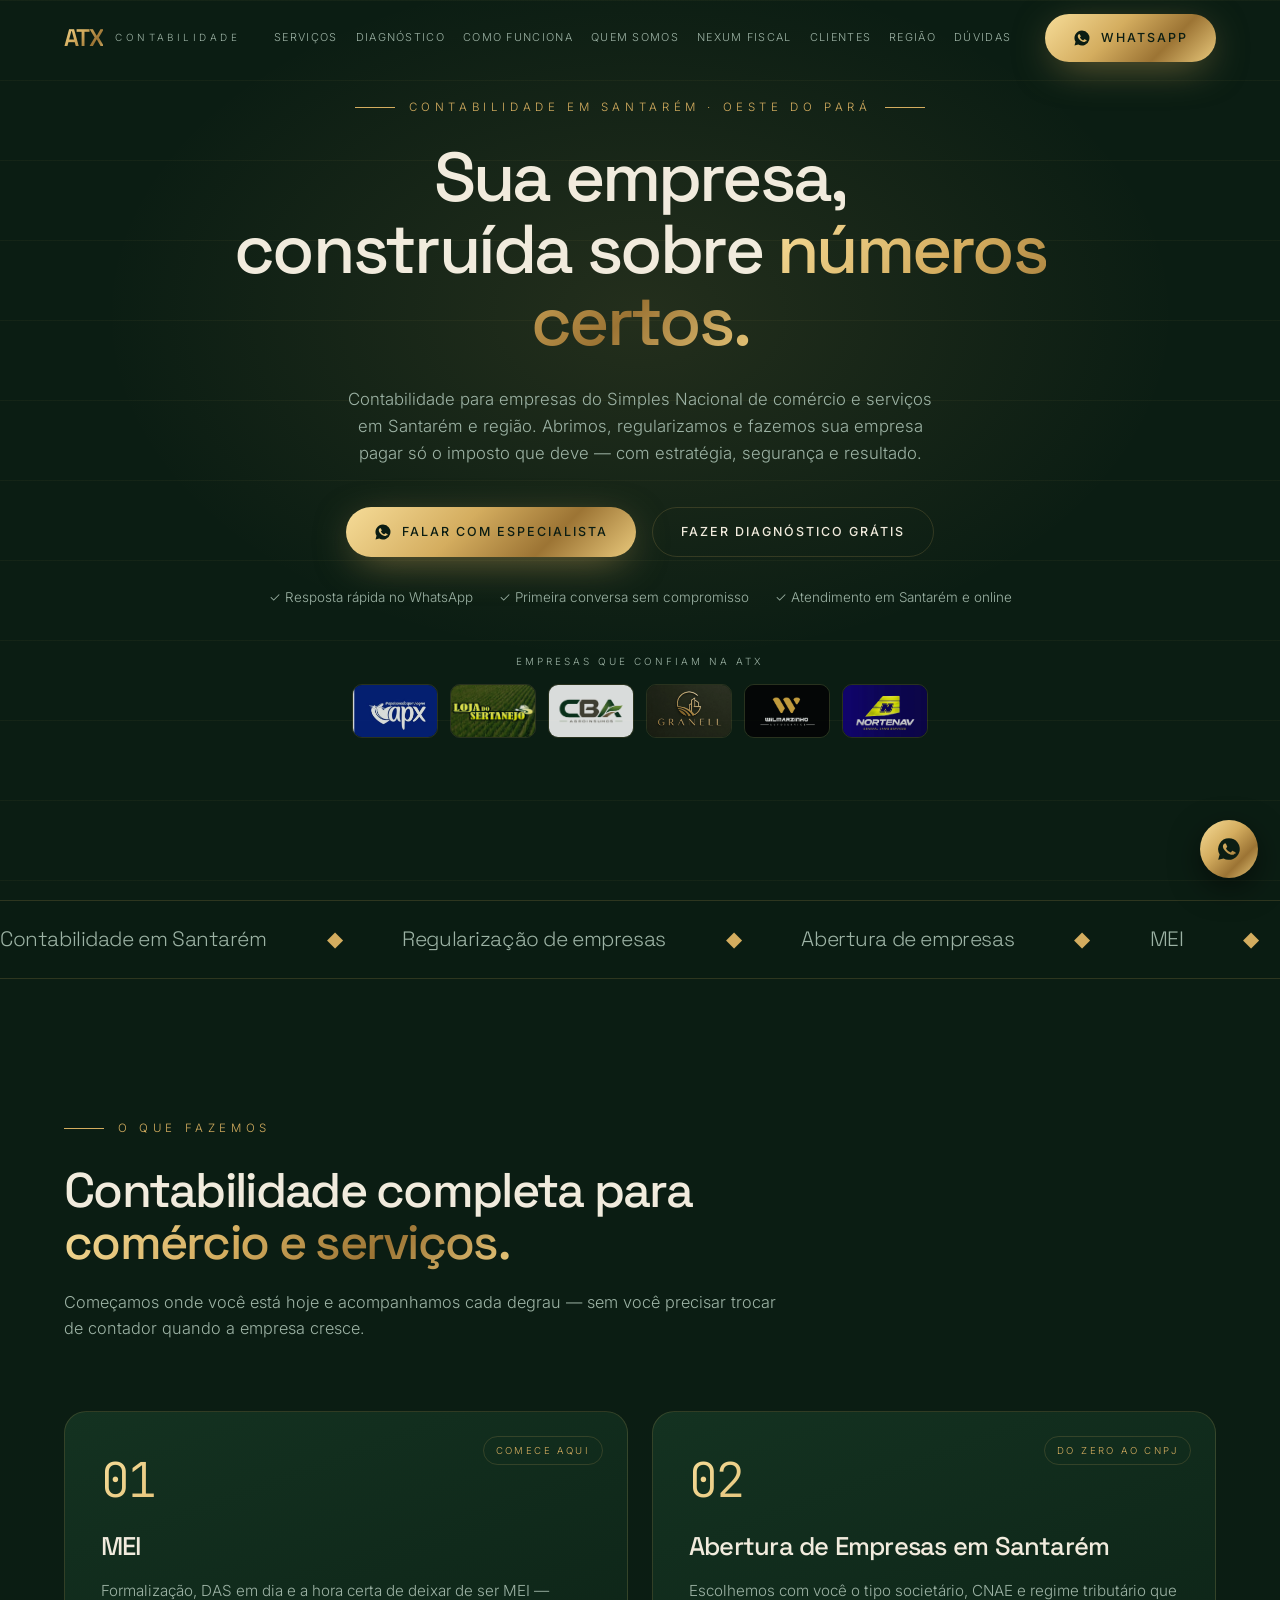
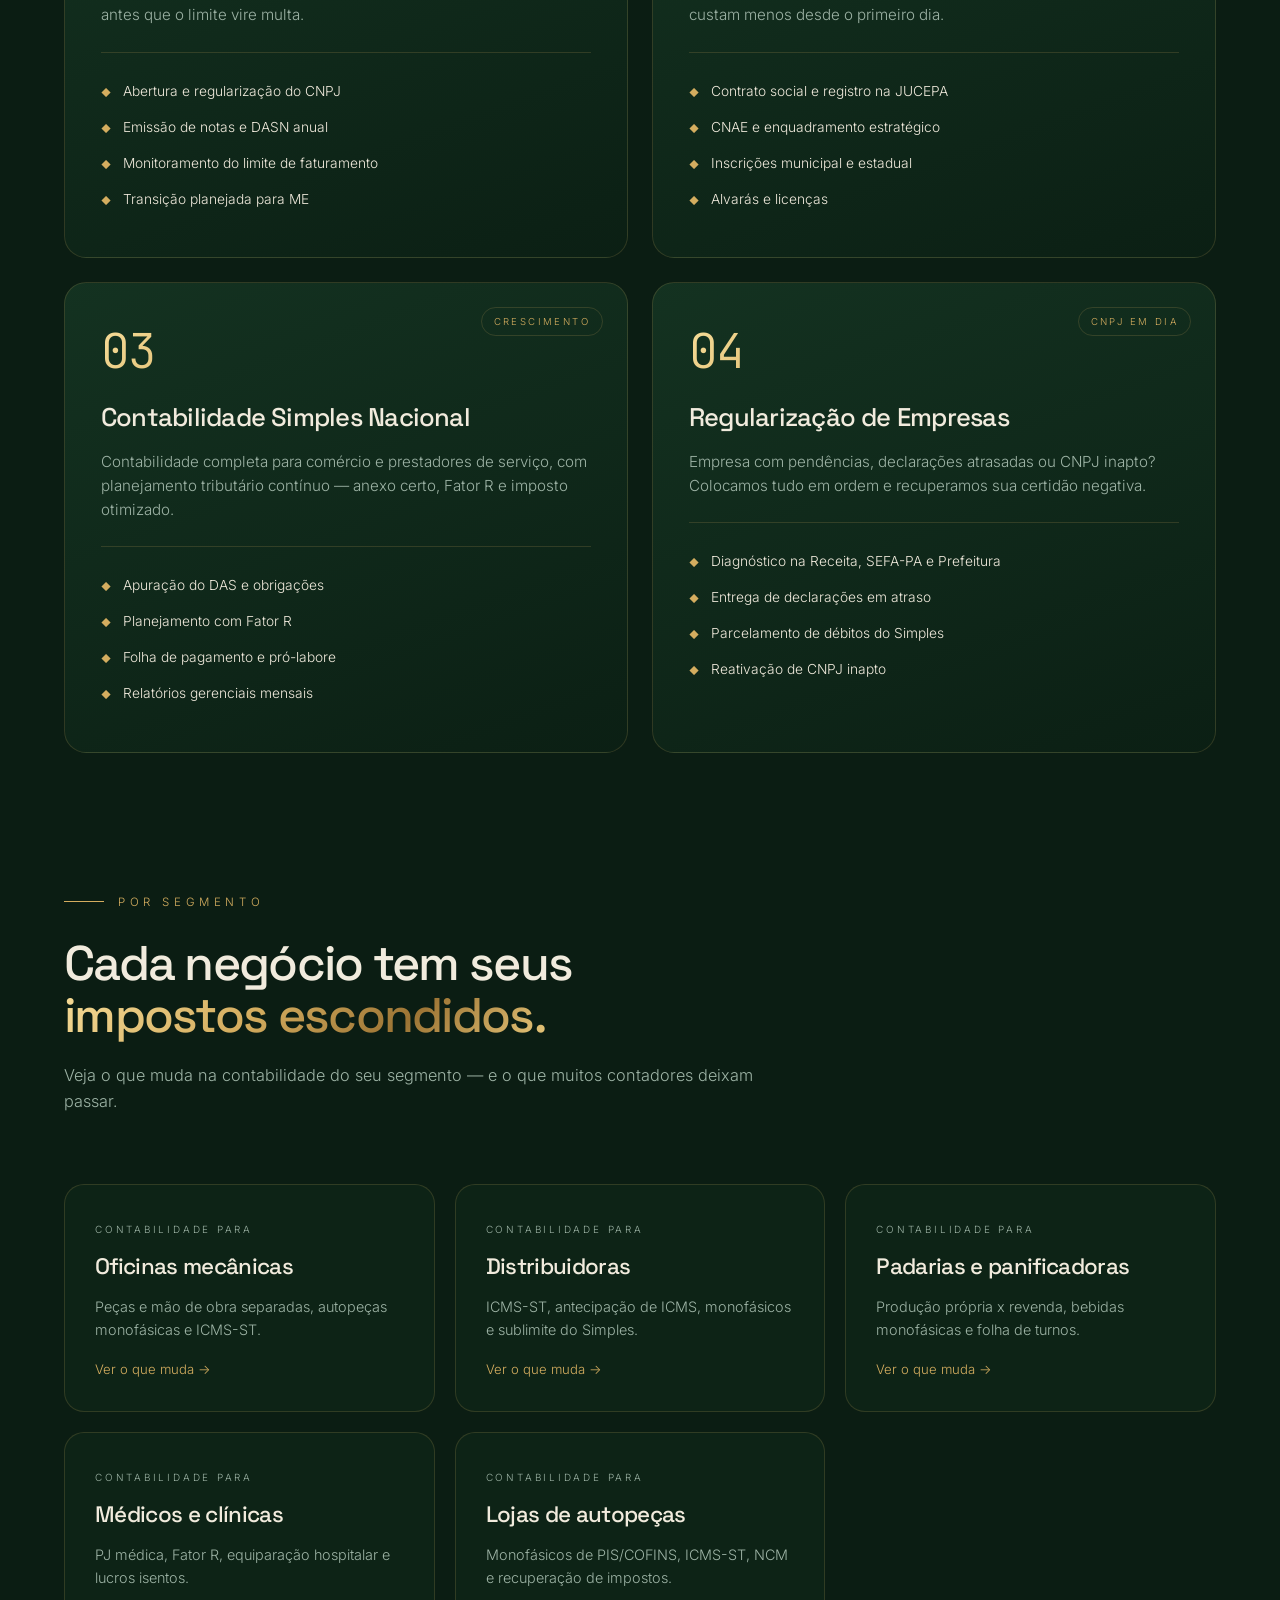
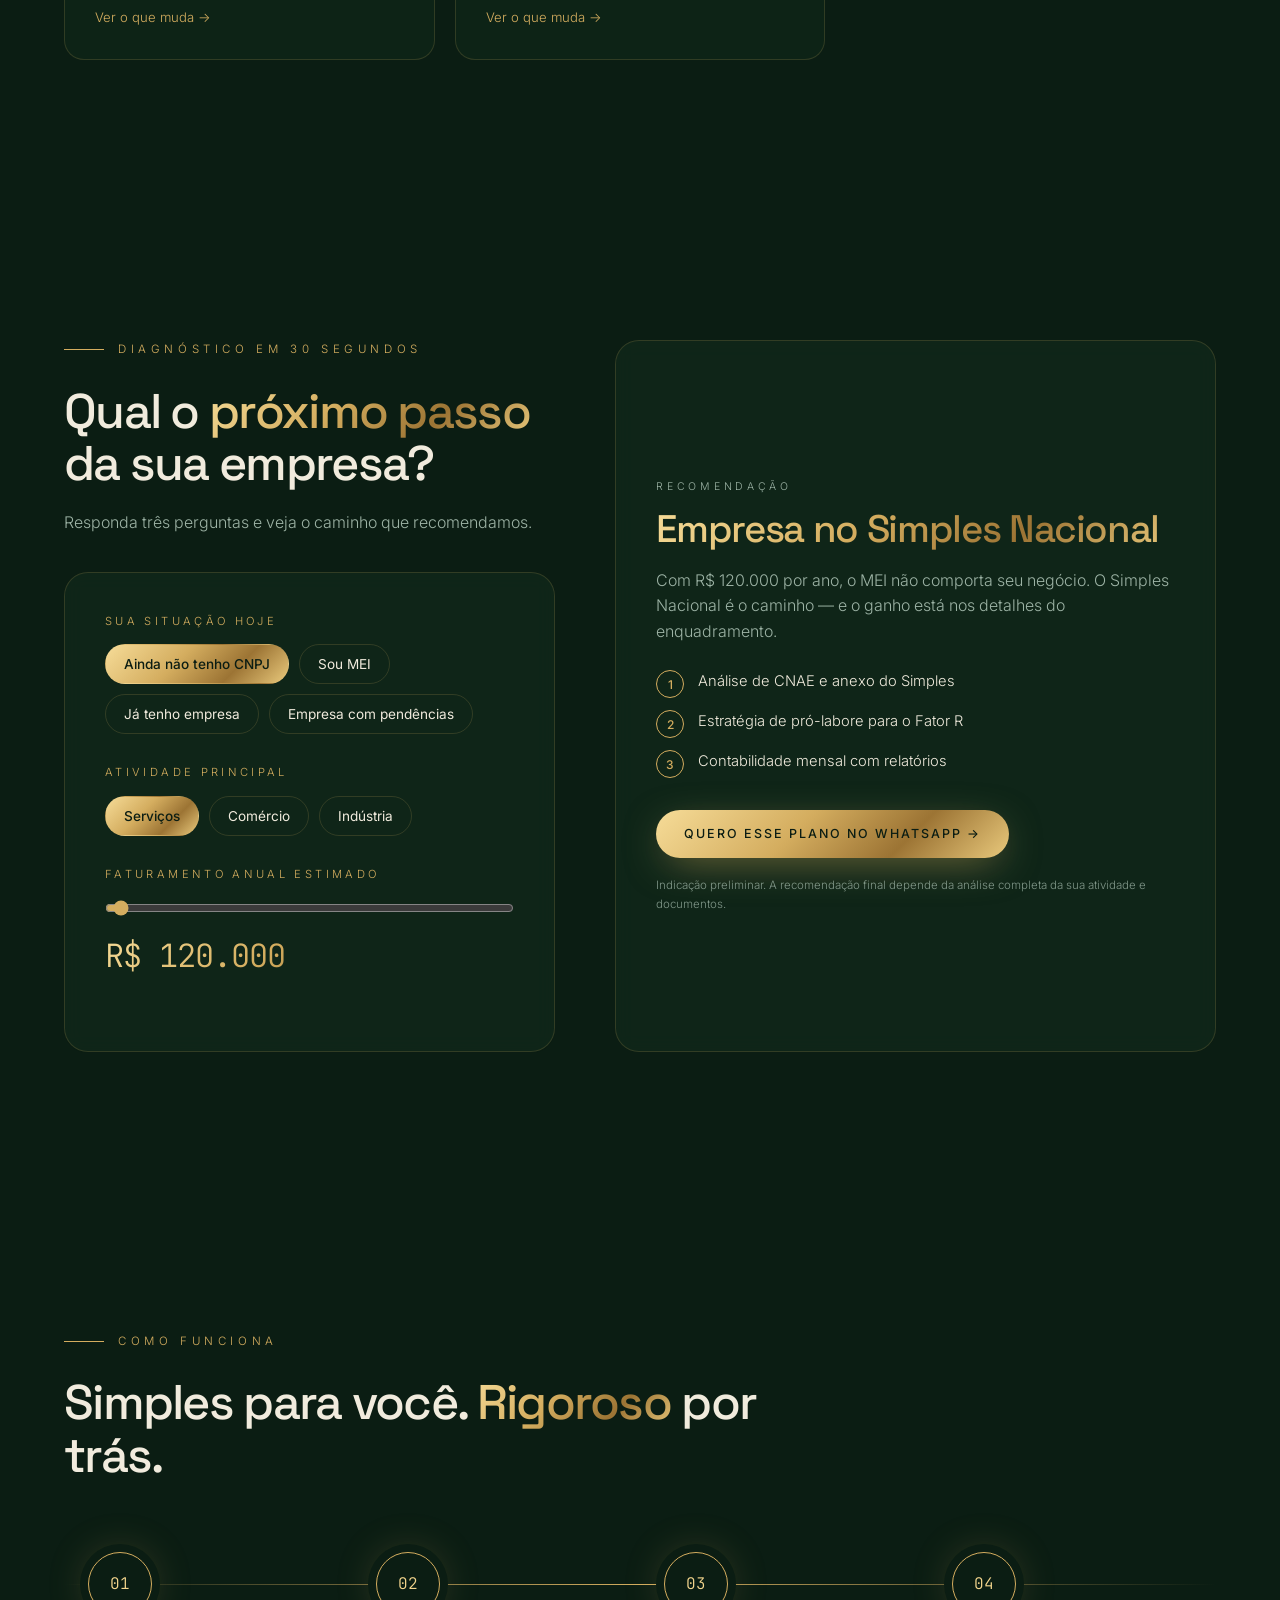
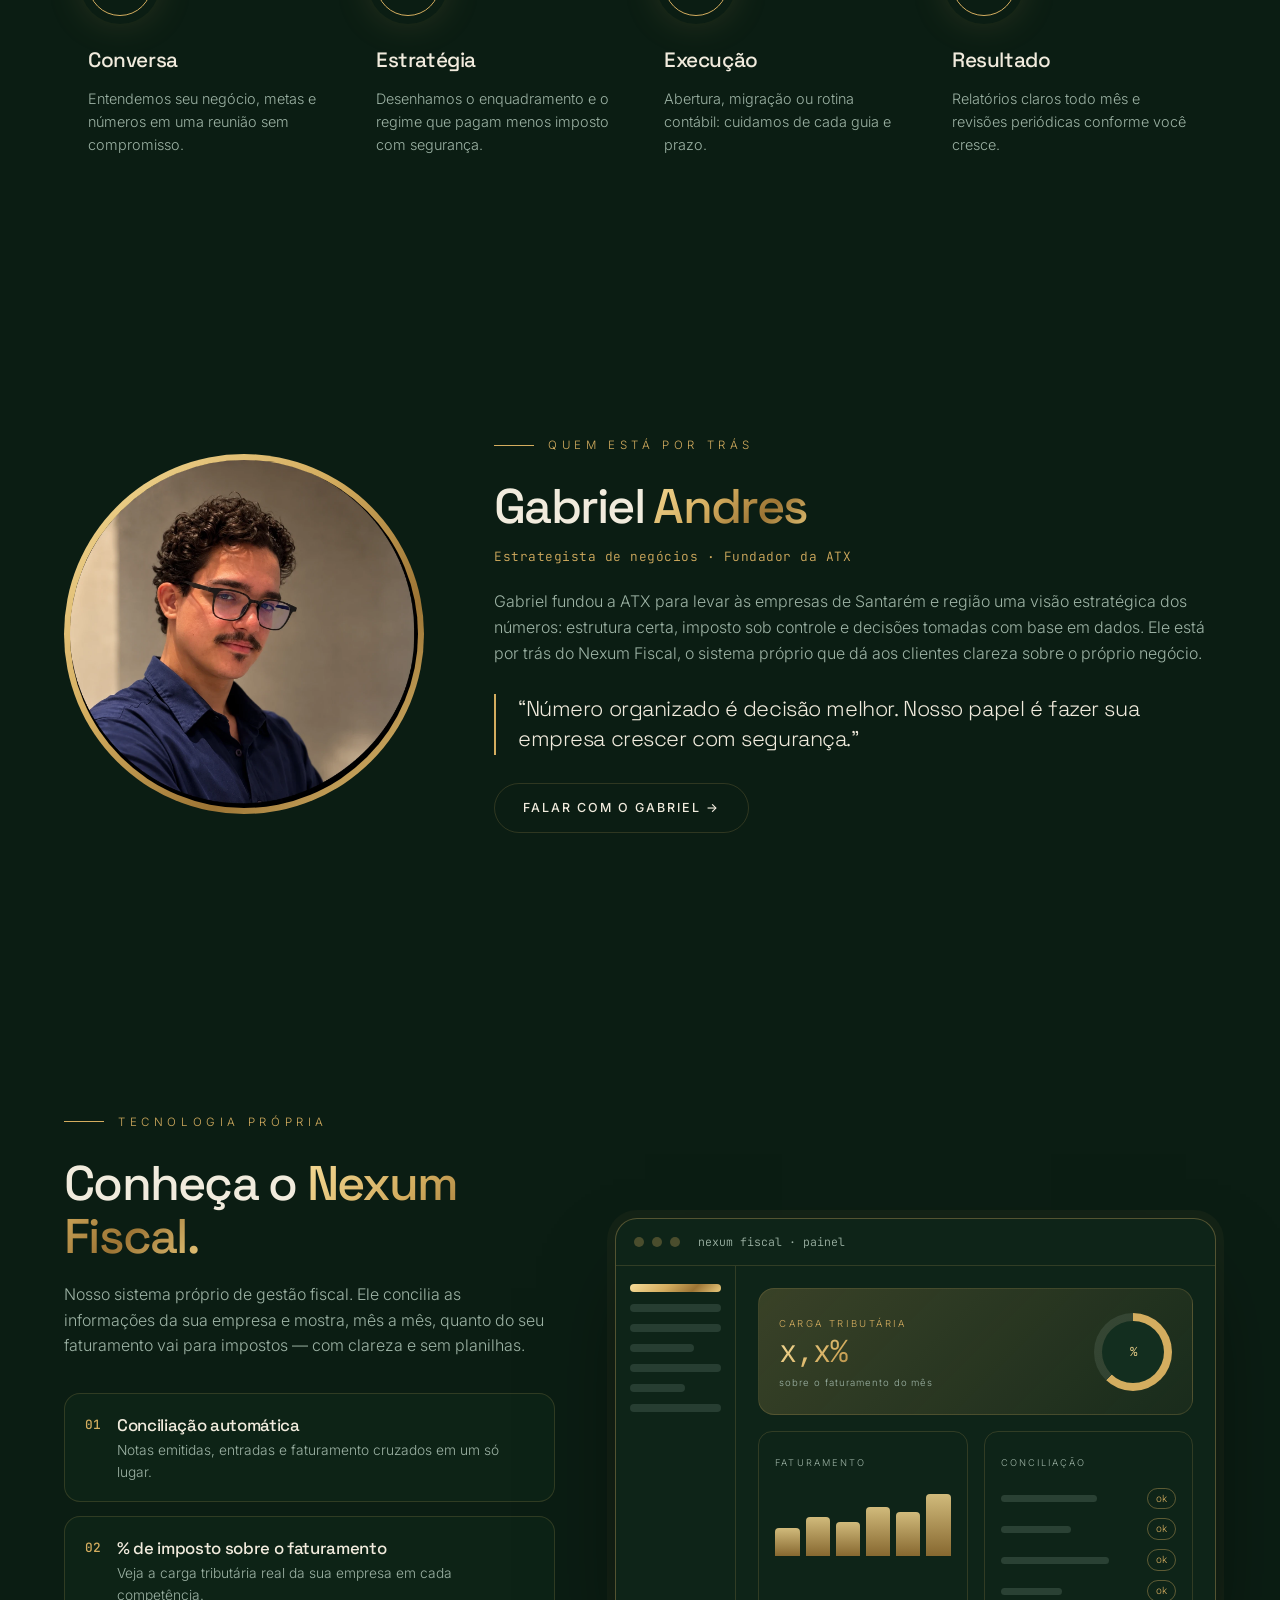
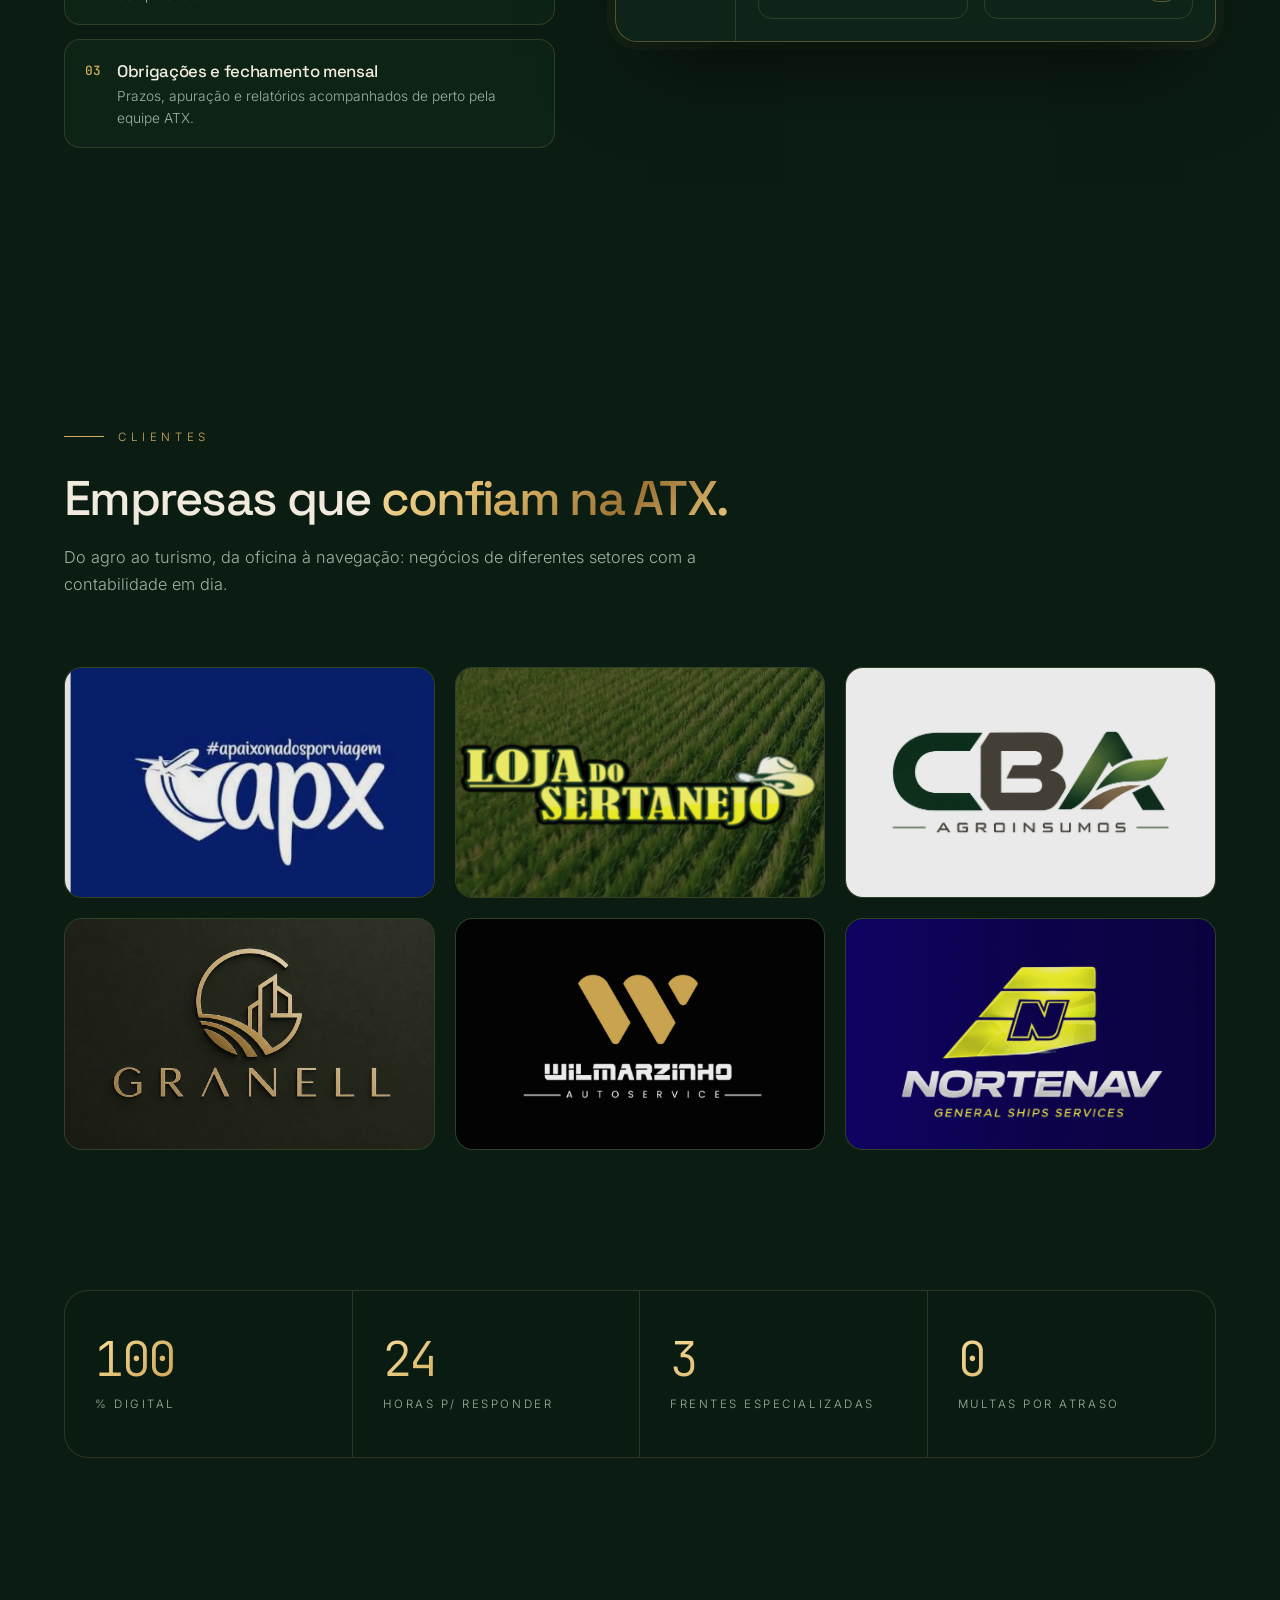
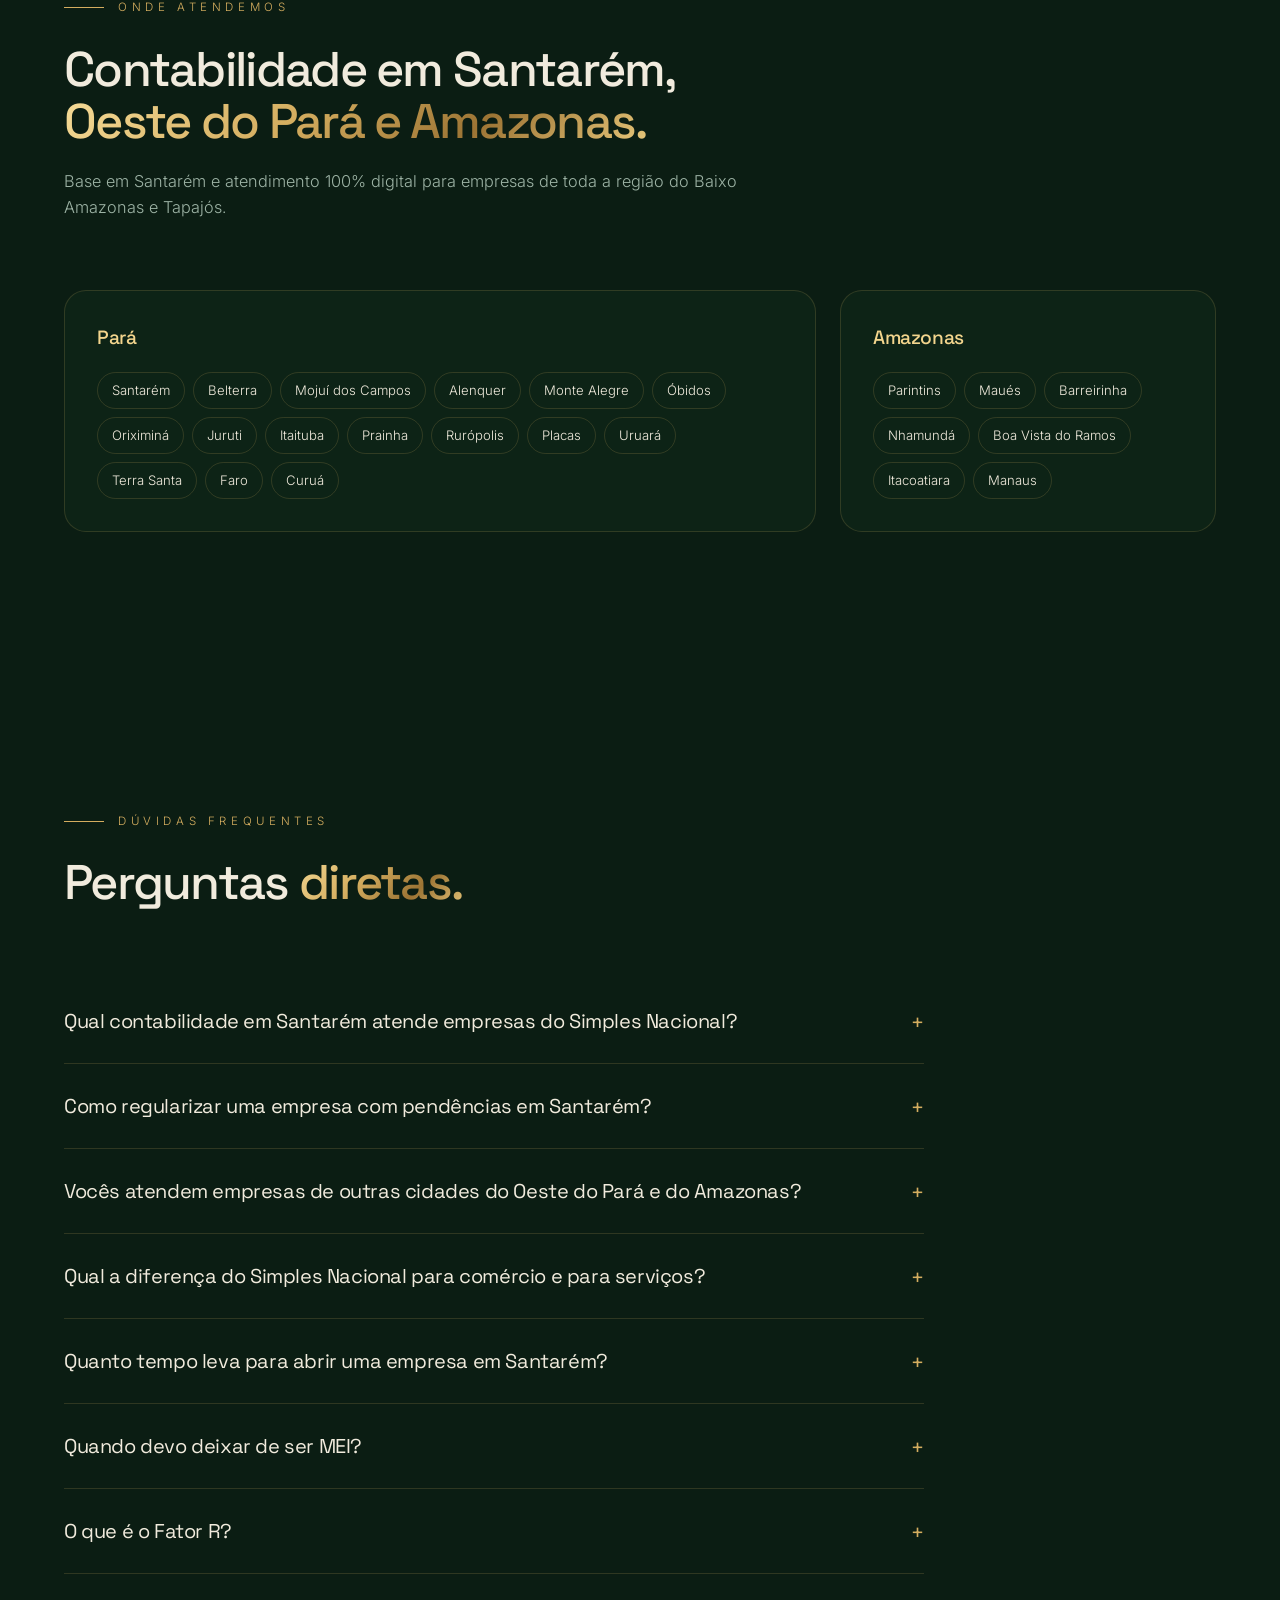
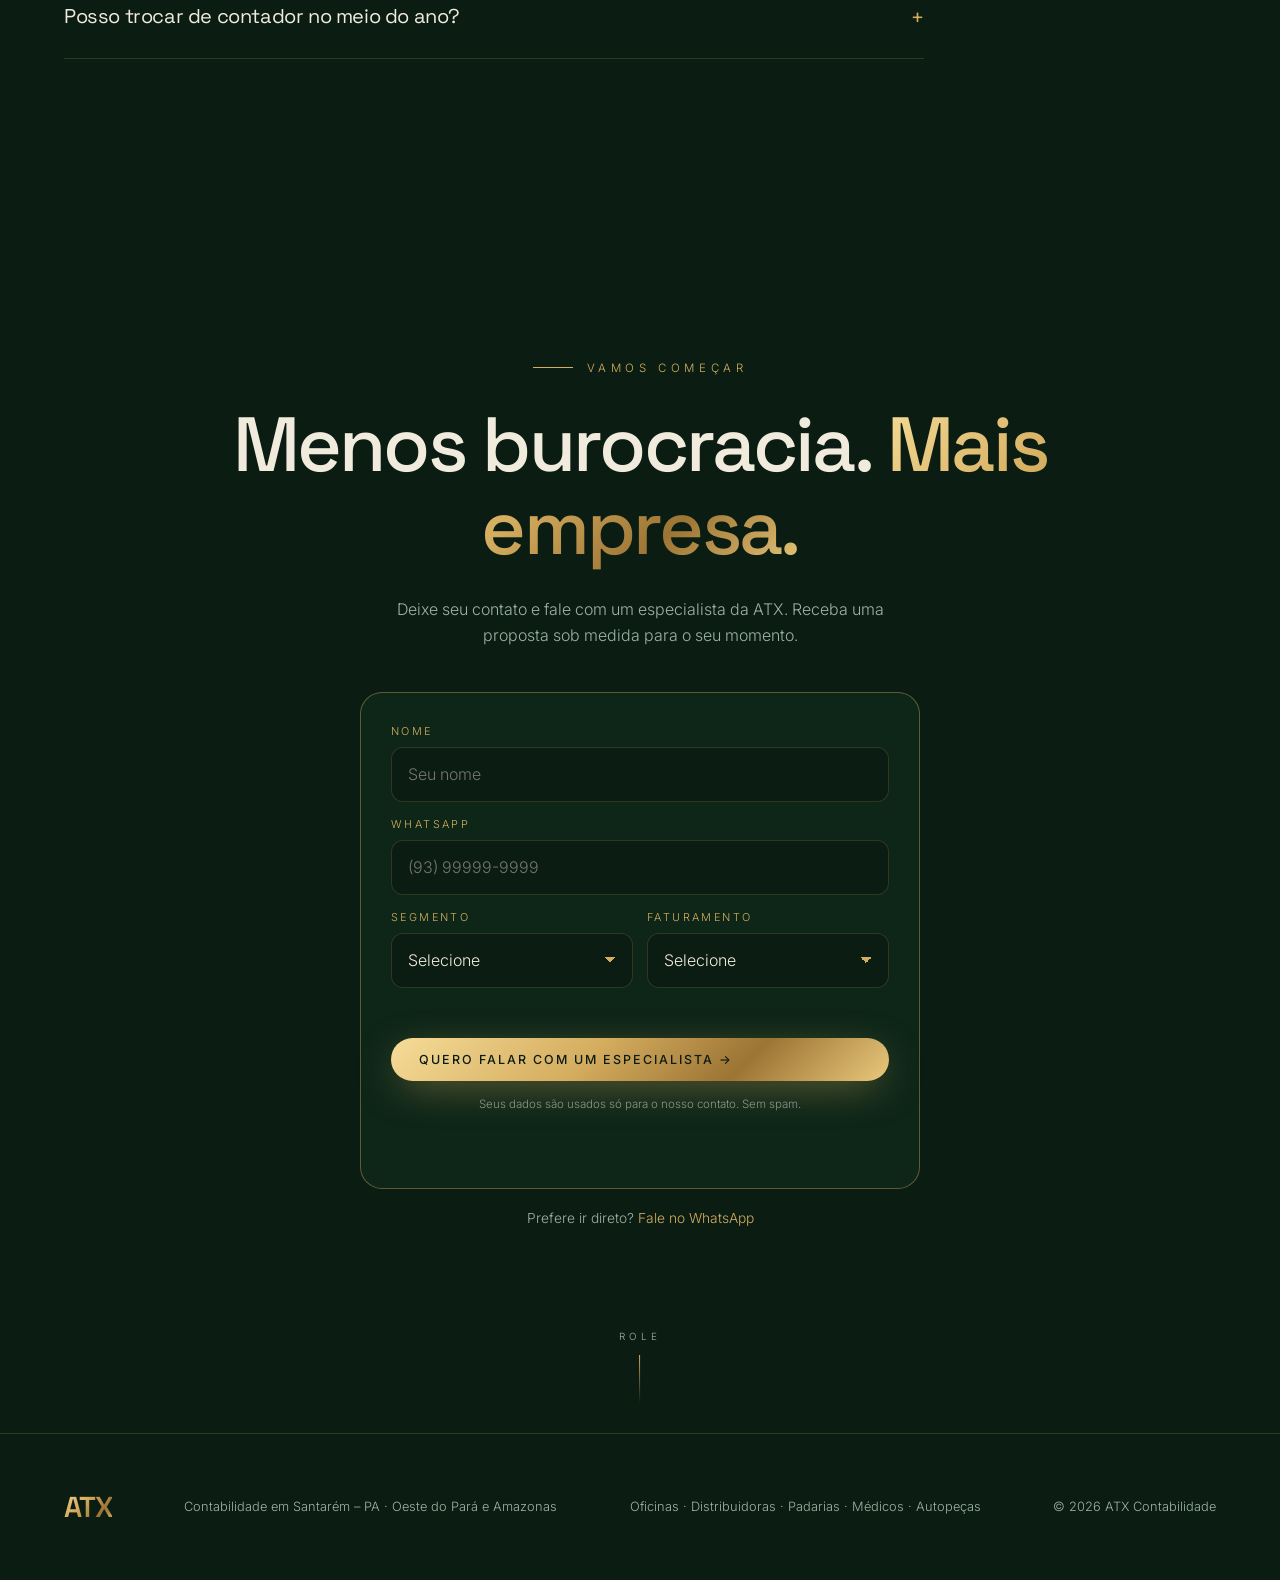
==== commit ec47ba46: "Adiciona formulário de lead e página de obrigado com redirecionamento ao WhatsApp Co-Authored-By: Cl" ====
--- a/index.html
+++ b/index.html
@@ -294,6 +294,7 @@
     .wa{width:52px;height:52px;right:16px;bottom:16px}
   }
 </style>
+<link rel="stylesheet" href="/assets/form.css">
 </head>
 <body>
 <!-- Google Tag Manager (noscript) -->
@@ -532,8 +533,19 @@
     <div class="wrap reveal">
       <div class="eyebrow" style="justify-content:center">Vamos começar</div>
       <h2>Menos burocracia. <span class="gold">Mais empresa.</span></h2>
-      <p>Fale com um especialista da ATX e receba uma proposta sob medida para o seu momento.</p>
-      <a class="btn btn-gold js-wa" data-cta="final" href="https://wa.me/5592995096571?text=Oi%2C%20vim%20pelo%20Google%20e%20tenho%20interesse%20em%20servi%C3%A7os%20cont%C3%A1beis." target="_blank" rel="noopener"><svg width="18" height="18" viewBox="0 0 24 24" fill="currentColor" aria-hidden="true"><path d="M12 2a10 10 0 0 0-8.6 15.1L2 22l5-1.3A10 10 0 1 0 12 2zm5.3 14.1c-.2.6-1.3 1.2-1.8 1.2-.5.1-1 .2-3.3-.7-2.8-1.1-4.5-3.9-4.7-4.1-.1-.2-1.1-1.5-1.1-2.9s.7-2 1-2.3c.3-.3.6-.3.8-.3h.6c.2 0 .4 0 .6.5l.9 2.1c.1.2.1.4 0 .5l-.4.6-.4.4c-.1.1-.3.3-.1.6.2.3.7 1.2 1.6 2 1.1 1 2 1.3 2.3 1.4.3.1.5.1.6-.1l.9-1.1c.2-.3.4-.2.7-.1l2 1c.3.1.5.2.5.3.1.2.1.7-.1 1.4z"/></svg> Falar no WhatsApp agora</a>
+      <p>Deixe seu contato e fale com um especialista da ATX. Receba uma proposta sob medida para o seu momento.</p>
+      <form class="lead-form" novalidate>
+      <label>Nome<input name="nome" autocomplete="name" placeholder="Seu nome" required></label>
+      <label>WhatsApp<input name="telefone" type="tel" inputmode="tel" autocomplete="tel" placeholder="(93) 99999-9999" required></label>
+      <div class="row">
+        <label>Segmento<select name="nicho" required><option value="" disabled selected>Selecione</option><option>Comércio</option><option>Prestação de serviços</option><option>Oficina mecânica</option><option>Loja de autopeças</option><option>Distribuidora</option><option>Padaria / panificadora</option><option>Médico / clínica</option><option>MEI</option><option>Outro</option></select></label>
+        <label>Faturamento<select name="faturamento" required><option value="" disabled selected>Selecione</option><option>Ainda não faturo</option><option>Até R$ 81 mil por ano</option><option>De R$ 81 mil a R$ 360 mil</option><option>De R$ 360 mil a R$ 1,8 milhão</option><option>De R$ 1,8 milhão a R$ 4,8 milhões</option><option>Acima de R$ 4,8 milhões</option></select></label>
+      </div>
+      <div class="lead-err" role="alert"></div>
+      <button class="btn btn-gold" type="submit">Quero falar com um especialista →</button>
+      <p class="lead-priv">Seus dados são usados só para o nosso contato. Sem spam.</p>
+    </form>
+      <p class="lead-alt" style="margin-top:18px">Prefere ir direto? <a class="js-wa" data-cta="final-link" href="https://wa.me/5592995096571" target="_blank" rel="noopener">Fale no WhatsApp</a></p>
     </div>
   </section>
 </main>
@@ -618,5 +630,6 @@
   render();
 </script>
 
+<script src="/assets/lead.js"></script>
 </body>
 </html>
--- a/assets/form.css
+++ b/assets/form.css
@@ -0,0 +1,11 @@
+.lead-form{max-width:560px;margin:0 auto;text-align:left;display:grid;gap:14px;padding:30px;border:1px solid rgba(212,173,95,.4);border-radius:22px;background:rgba(16,40,26,.85)}
+.lead-form label{display:grid;gap:6px;font-size:.68rem;letter-spacing:.22em;text-transform:uppercase;color:var(--gold)}
+.lead-form input,.lead-form select{width:100%;font:inherit;font-size:1rem;letter-spacing:0;text-transform:none;color:var(--text);background:#0b1d13;border:1px solid var(--line);border-radius:12px;padding:14px 16px;outline:none;transition:.2s;appearance:none}
+.lead-form select{background-image:linear-gradient(45deg,transparent 50%,#d4ad5f 50%),linear-gradient(135deg,#d4ad5f 50%,transparent 50%);background-position:calc(100% - 22px) 50%,calc(100% - 16px) 50%;background-size:6px 6px;background-repeat:no-repeat}
+.lead-form input:focus,.lead-form select:focus{border-color:var(--gold)}
+.lead-form .row{display:grid;grid-template-columns:1fr 1fr;gap:14px}
+.lead-form button{margin-top:6px;width:100%;border:0;cursor:pointer;font-family:inherit}
+.lead-err{min-height:1.2em;color:#f0a58a;font-size:.84rem}
+.lead-alt{text-align:center;font-size:.86rem;color:var(--muted)}.lead-alt a{color:var(--gold)}
+.lead-priv{font-size:.72rem;color:var(--muted);text-align:center;opacity:.8}
+@media (max-width:640px){.lead-form{padding:22px}.lead-form .row{grid-template-columns:1fr}}
